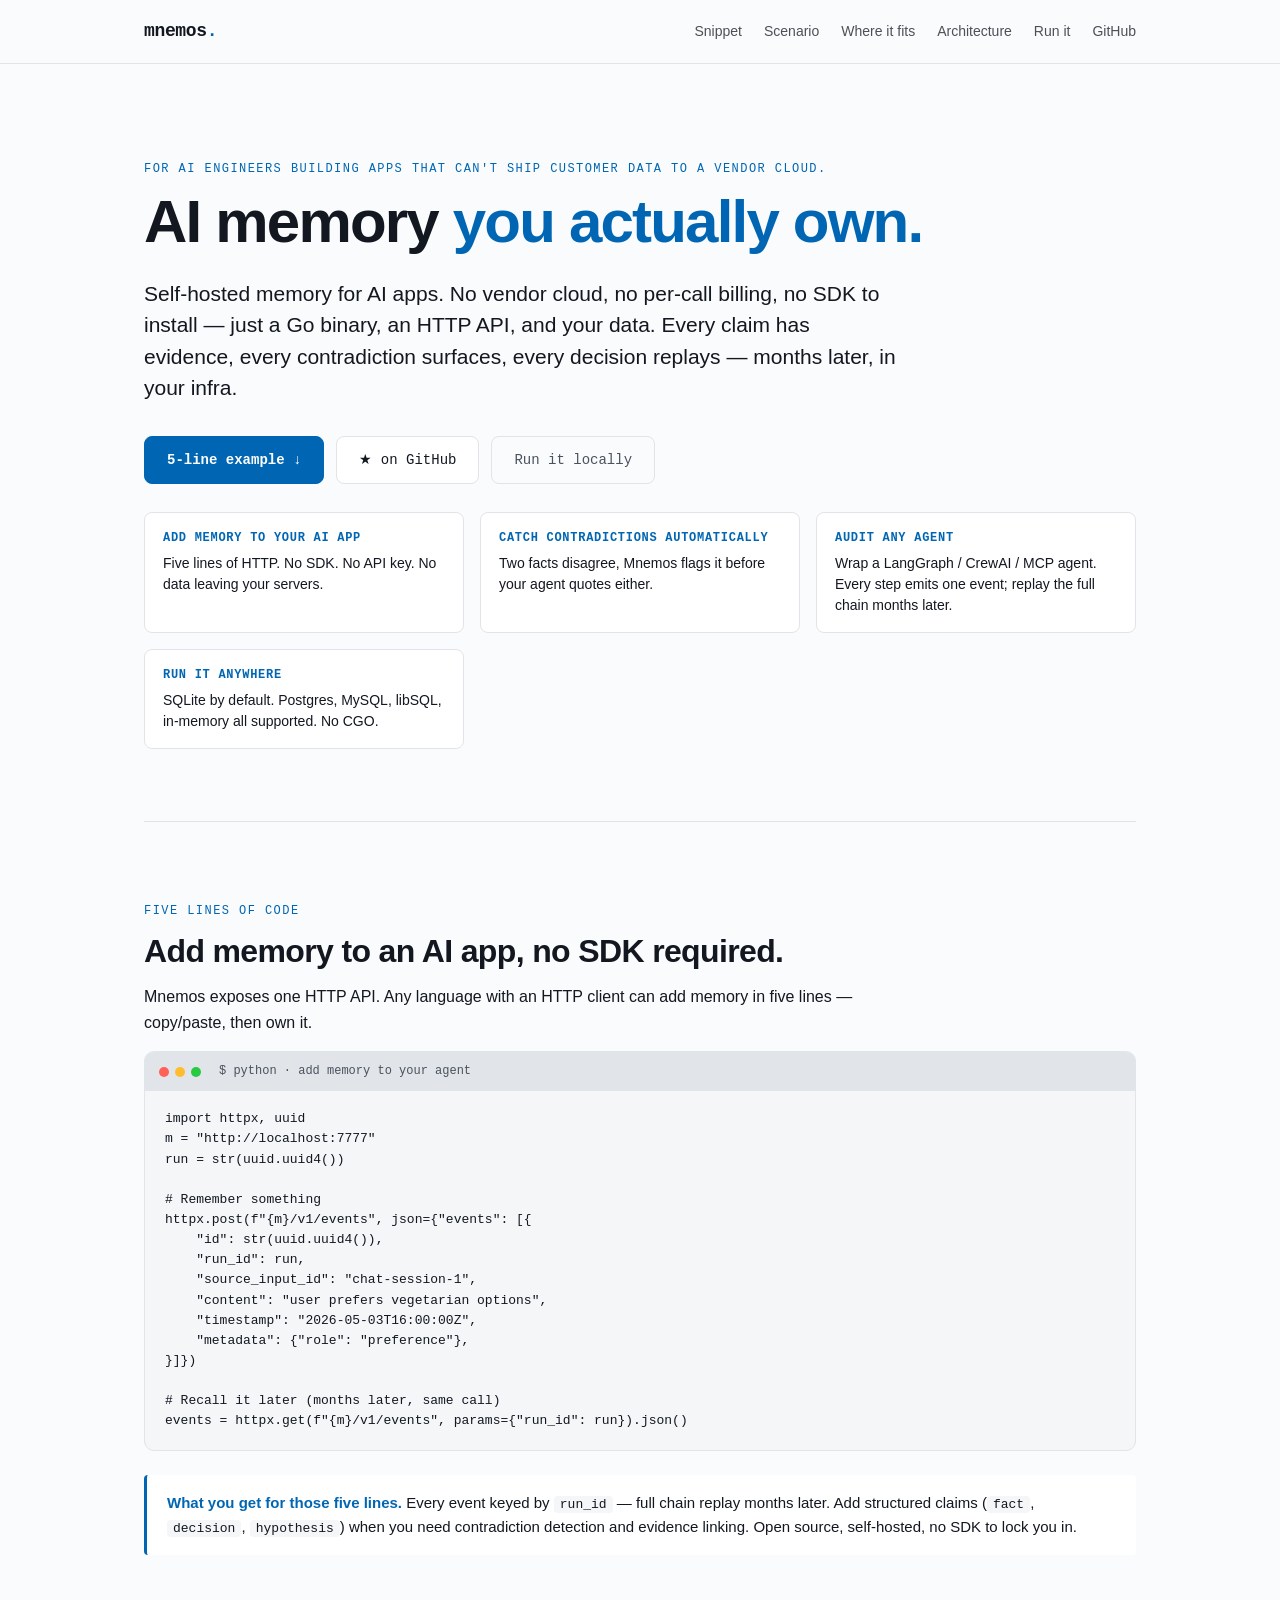
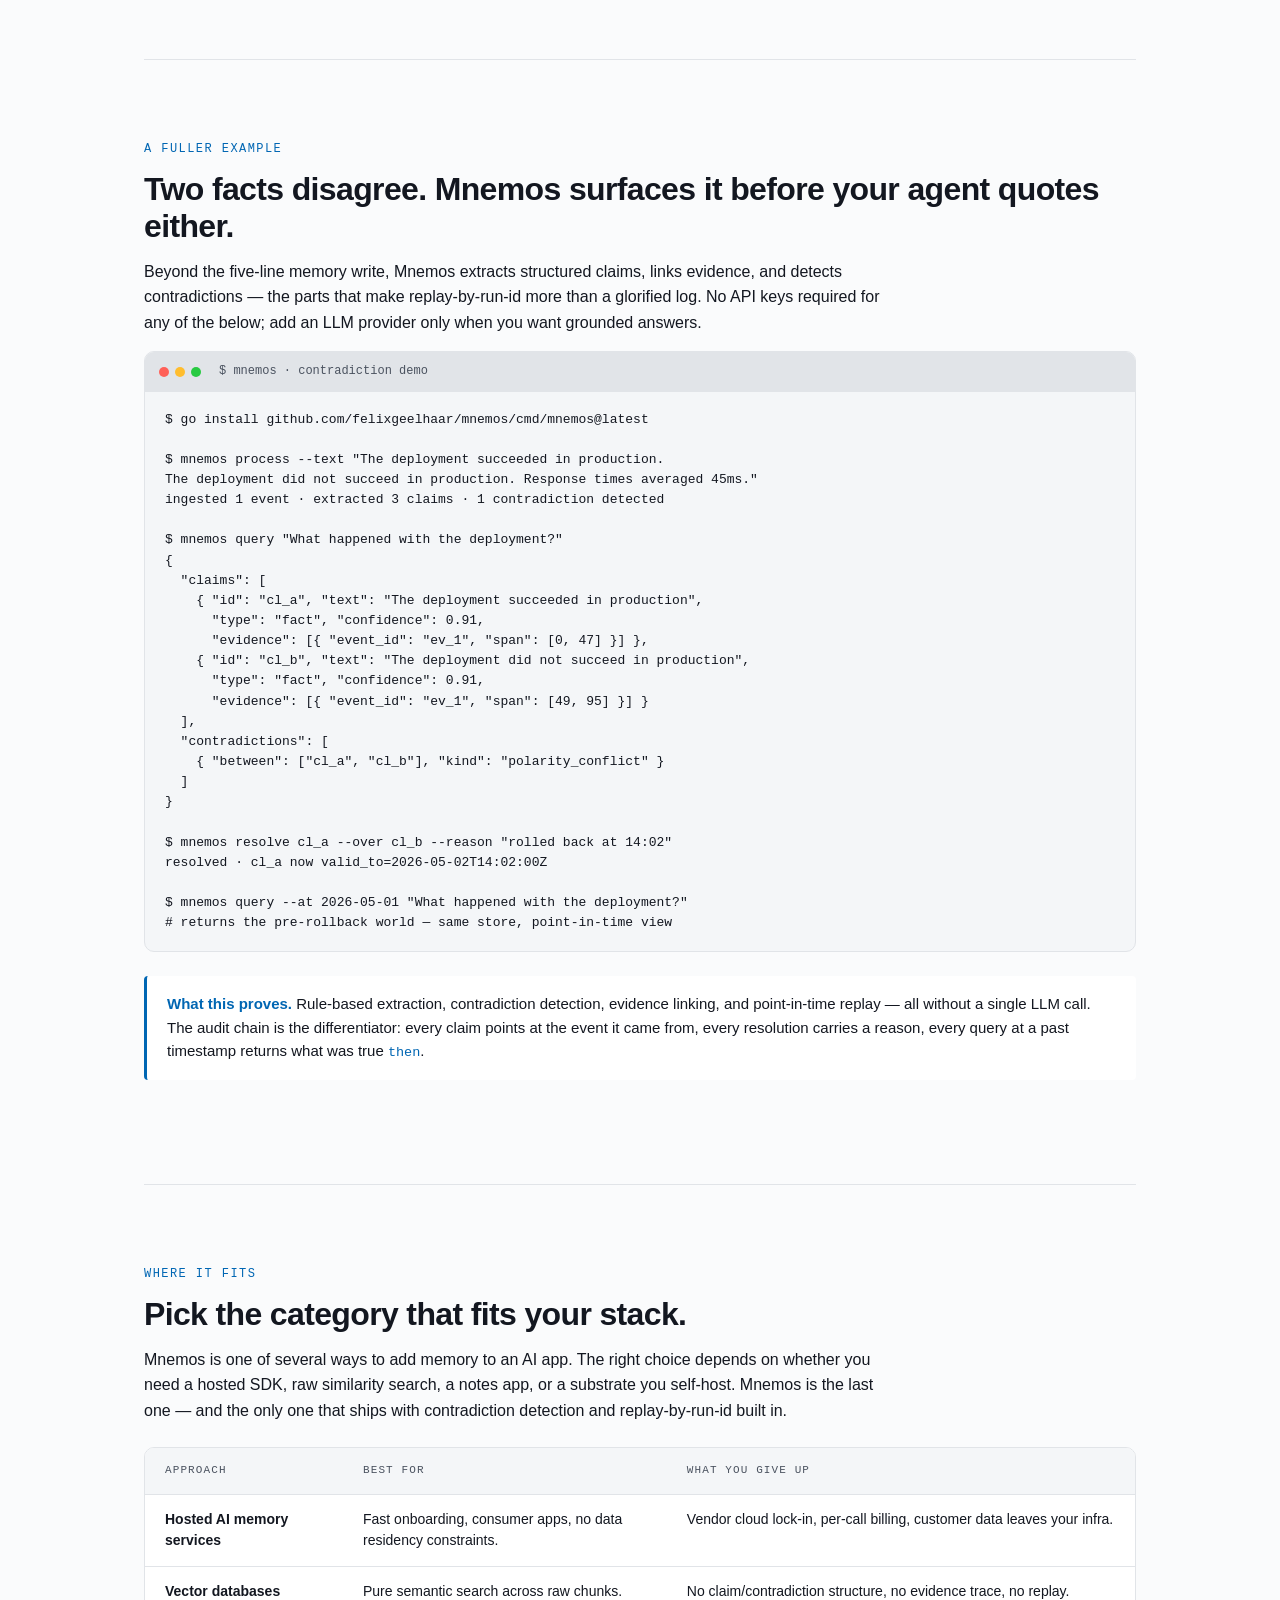
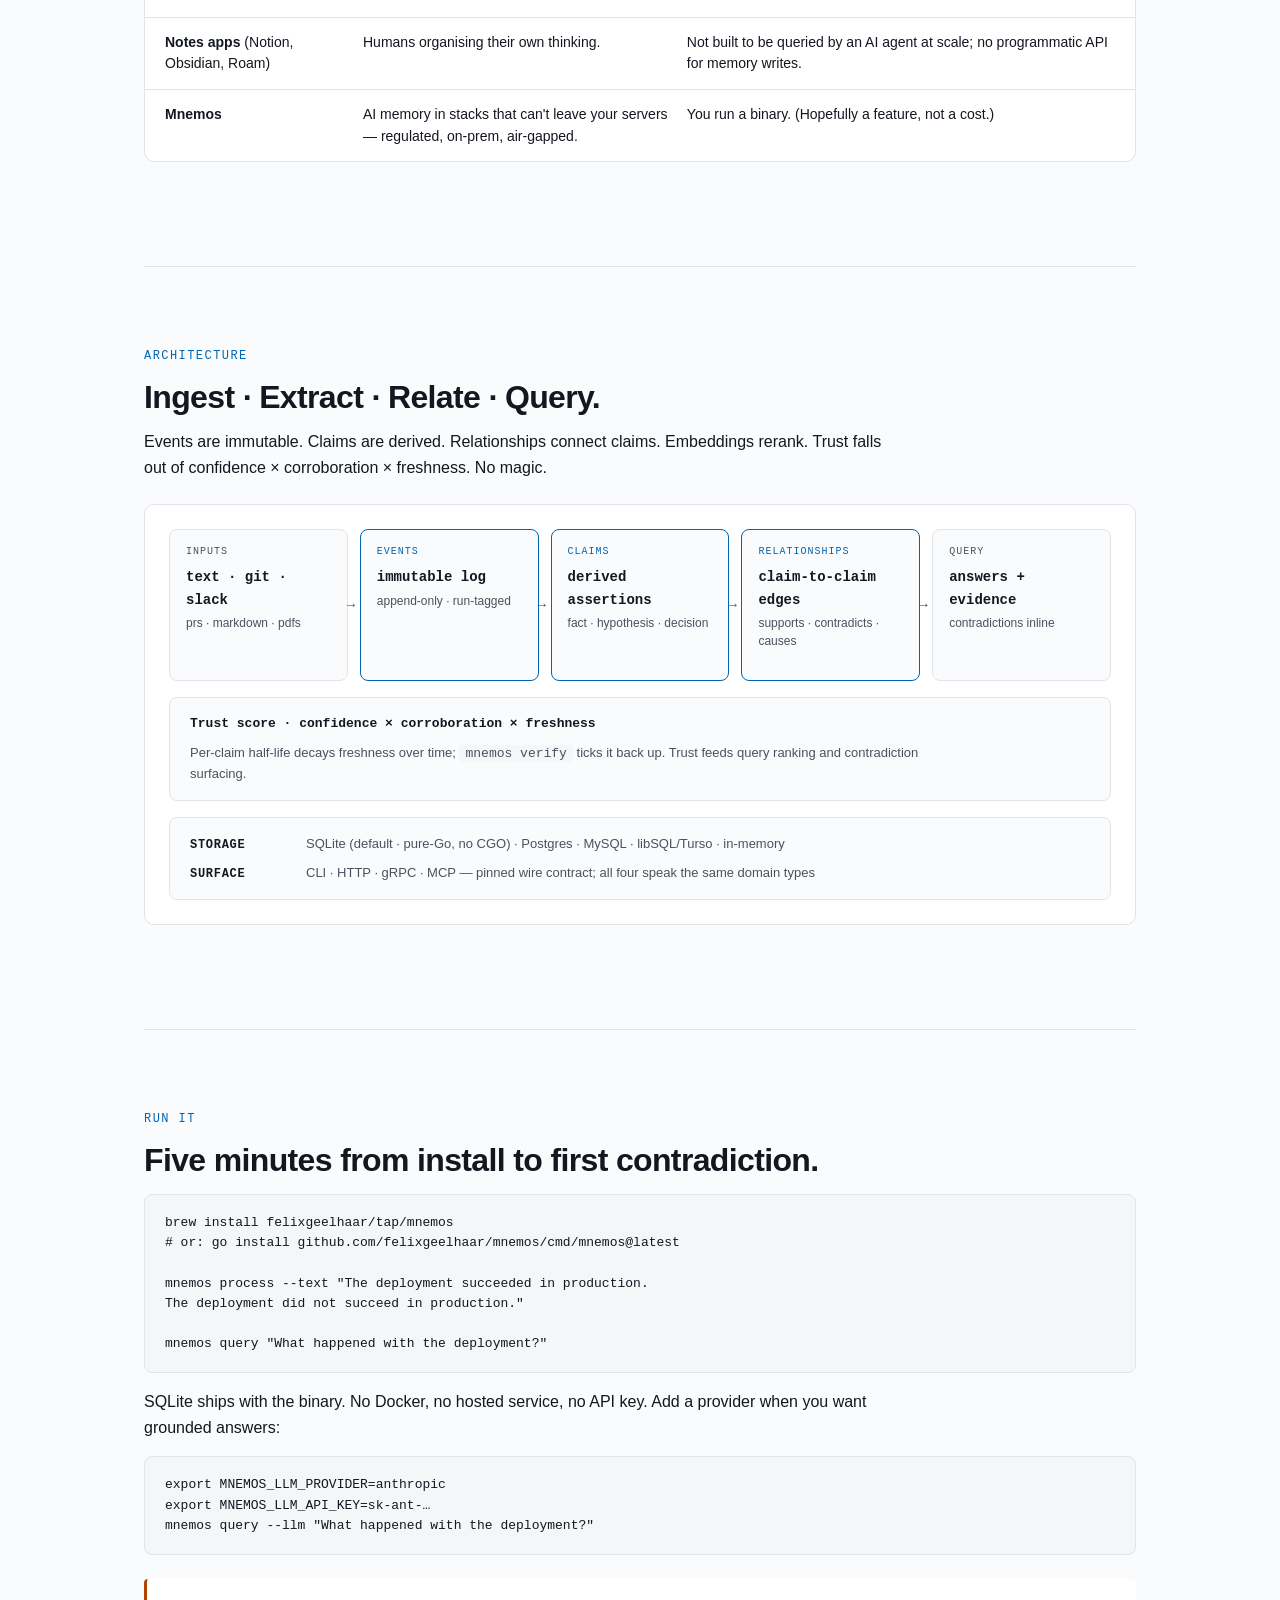
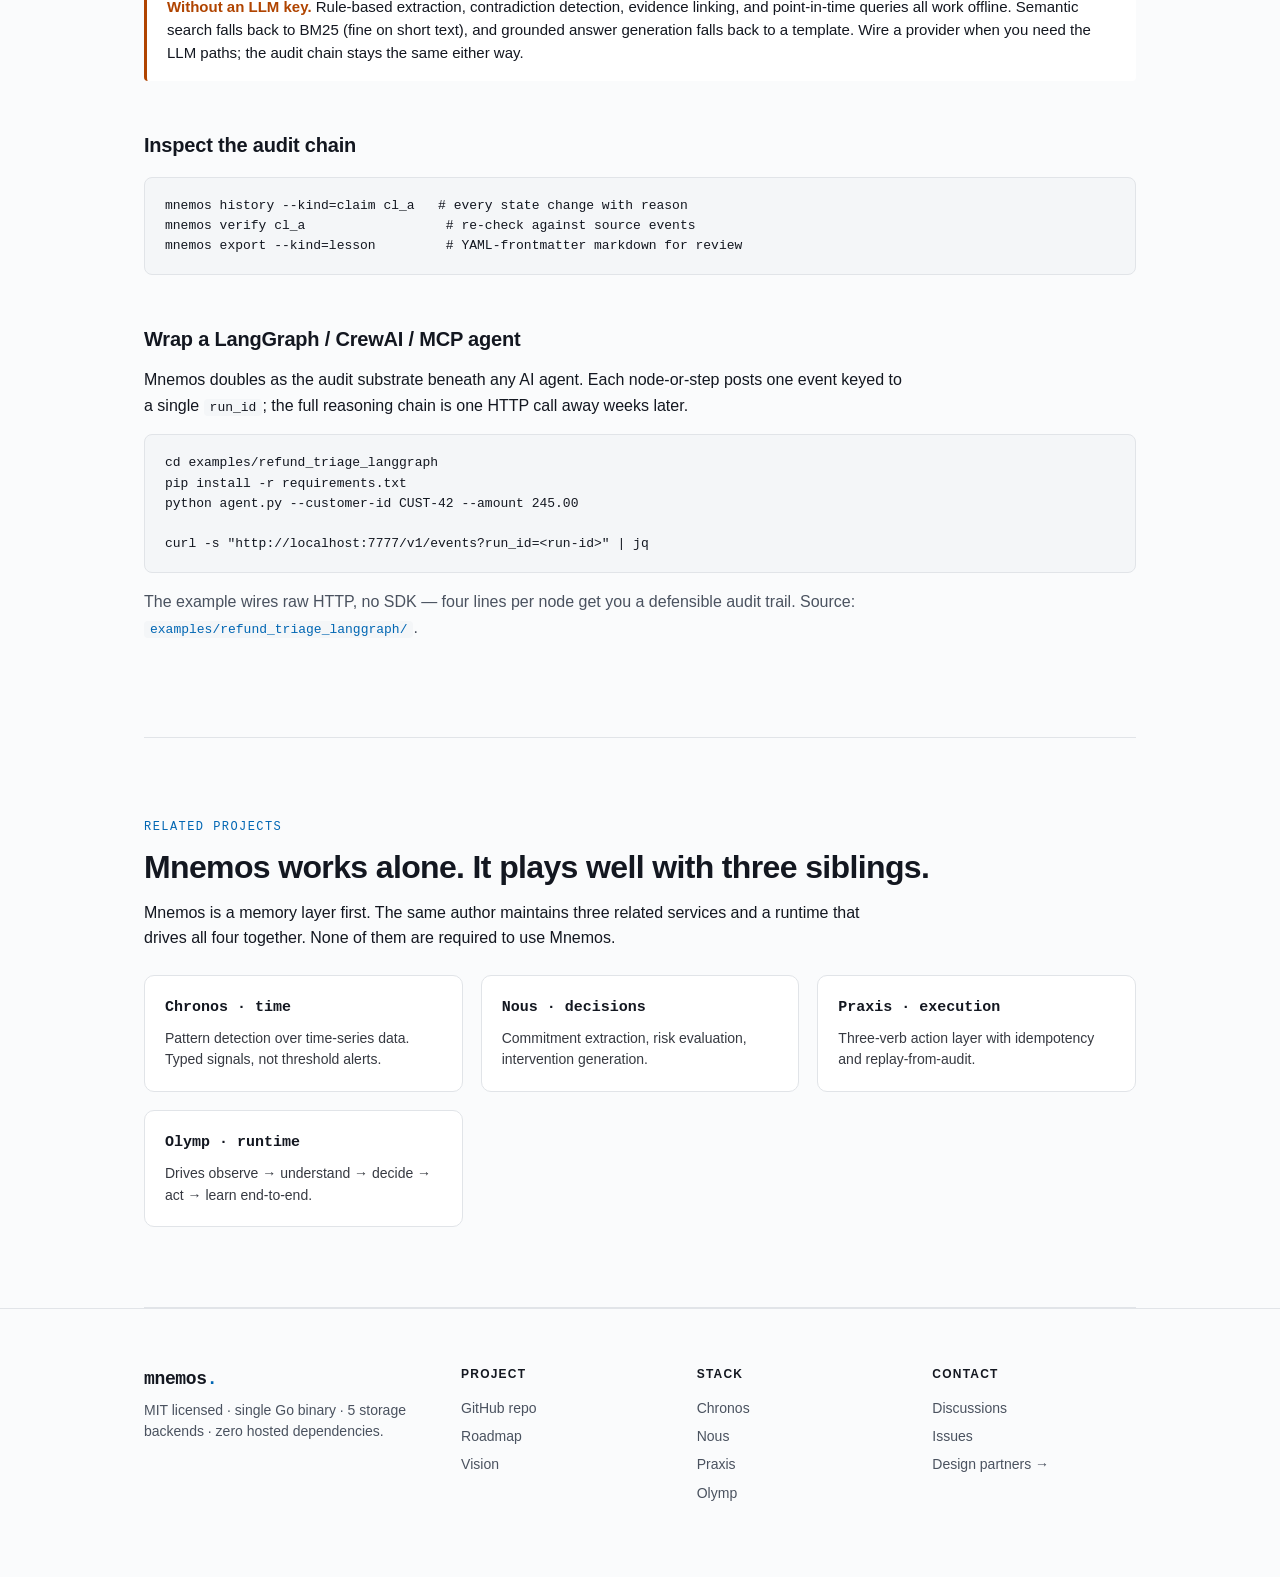
==== docs/index.html @ ae15a86a "docs(pages): reposition Mnemos as self-hosted AI memory layer The previous landing leaned on a manif" ====
<!DOCTYPE html>
<html lang="en">
<head>
  <meta charset="UTF-8">
  <meta name="viewport" content="width=device-width, initial-scale=1.0">
  <title>Mnemos — Self-hosted memory for AI apps</title>
  <meta name="description" content="The open-source memory layer for AI apps you actually own. Self-hosted, MIT-licensed, single Go binary. Every claim has evidence, every contradiction surfaces, every decision replays.">
  <meta property="og:title" content="Mnemos — Self-hosted memory for AI apps">
  <meta property="og:description" content="AI memory that doesn't leave your servers. No vendor cloud, no per-call billing, no SDK to install — just a Go binary, an HTTP API, and your data.">
  <link rel="stylesheet" href="styles.css">
</head>
<body>

<a class="skip-link" href="#main">Skip to content</a>

<header>
  <div class="wrap">
    <div class="logo" aria-label="Mnemos">mnemos<span aria-hidden="true">.</span></div>
    <nav aria-label="Primary">
      <a href="#snippet">Snippet</a>
      <a href="#scenario">Scenario</a>
      <a href="#vs">Where it fits</a>
      <a href="#architecture">Architecture</a>
      <a href="#run">Run it</a>
      <a href="https://github.com/felixgeelhaar/mnemos">GitHub</a>
    </nav>
  </div>
</header>

<main id="main" class="wrap">

<section class="hero">
  <p class="kicker">For AI engineers building apps that can't ship customer data to a vendor cloud.</p>
  <h1>AI memory <span class="accent">you actually own.</span></h1>
  <p class="lede">
    Self-hosted memory for AI apps. No vendor cloud, no per-call
    billing, no SDK to install — just a Go binary, an HTTP API, and
    your data. Every claim has evidence, every contradiction
    surfaces, every decision replays — months later, in your infra.
  </p>
  <div class="cta-row">
    <a class="cta primary" href="#snippet">5-line example ↓</a>
    <a class="cta" href="https://github.com/felixgeelhaar/mnemos" aria-label="View Mnemos on GitHub">★ on GitHub</a>
    <a class="cta ghost" href="#run">Run it locally</a>
  </div>
  <div class="use-cases">
    <div><p><strong>Add memory to your AI app</strong>Five lines of HTTP. No SDK. No API key. No data leaving your servers.</p></div>
    <div><p><strong>Catch contradictions automatically</strong>Two facts disagree, Mnemos flags it before your agent quotes either.</p></div>
    <div><p><strong>Audit any agent</strong>Wrap a LangGraph / CrewAI / MCP agent. Every step emits one event; replay the full chain months later.</p></div>
    <div><p><strong>Run it anywhere</strong>SQLite by default. Postgres, MySQL, libSQL, in-memory all supported. No CGO.</p></div>
  </div>
</section>

<section id="snippet" aria-labelledby="snippet-heading">
  <p class="kicker">Five lines of code</p>
  <h2 id="snippet-heading">Add memory to an AI app, no SDK required.</h2>
  <p>
    Mnemos exposes one HTTP API. Any language with an HTTP client can
    add memory in five lines — copy/paste, then own it.
  </p>

  <div class="terminal" role="figure" aria-label="Five-line memory snippet">
    <div class="bar" aria-hidden="true">
      <span class="dot r"></span><span class="dot y"></span><span class="dot g"></span>
      <span class="label">$ python · add memory to your agent</span>
    </div>
<pre><code>import httpx, uuid
m = "http://localhost:7777"
run = str(uuid.uuid4())

# Remember something
httpx.post(f"{m}/v1/events", json={"events": [{
    "id": str(uuid.uuid4()),
    "run_id": run,
    "source_input_id": "chat-session-1",
    "content": "user prefers vegetarian options",
    "timestamp": "2026-05-03T16:00:00Z",
    "metadata": {"role": "preference"},
}]})

# Recall it later (months later, same call)
events = httpx.get(f"{m}/v1/events", params={"run_id": run}).json()</code></pre>
  </div>

  <div class="callout">
    <strong>What you get for those five lines.</strong>
    Every event keyed by <code>run_id</code> — full chain replay
    months later. Add structured claims (<code>fact</code>,
    <code>decision</code>, <code>hypothesis</code>) when you need
    contradiction detection and evidence linking. Open source,
    self-hosted, no SDK to lock you in.
  </div>
</section>

<section id="scenario" aria-labelledby="scenario-heading">
  <p class="kicker">A fuller example</p>
  <h2 id="scenario-heading">Two facts disagree. Mnemos surfaces it before your agent quotes either.</h2>
  <p>
    Beyond the five-line memory write, Mnemos extracts structured
    claims, links evidence, and detects contradictions — the parts
    that make replay-by-run-id more than a glorified log. No API
    keys required for any of the below; add an LLM provider only
    when you want grounded answers.
  </p>

  <div class="terminal" role="figure" aria-label="Terminal walkthrough">
    <div class="bar" aria-hidden="true">
      <span class="dot r"></span><span class="dot y"></span><span class="dot g"></span>
      <span class="label">$ mnemos · contradiction demo</span>
    </div>
<pre><code>$ go install github.com/felixgeelhaar/mnemos/cmd/mnemos@latest

$ mnemos process --text "The deployment succeeded in production.
The deployment did not succeed in production. Response times averaged 45ms."
ingested 1 event · extracted 3 claims · 1 contradiction detected

$ mnemos query "What happened with the deployment?"
{
  "claims": [
    { "id": "cl_a", "text": "The deployment succeeded in production",
      "type": "fact", "confidence": 0.91,
      "evidence": [{ "event_id": "ev_1", "span": [0, 47] }] },
    { "id": "cl_b", "text": "The deployment did not succeed in production",
      "type": "fact", "confidence": 0.91,
      "evidence": [{ "event_id": "ev_1", "span": [49, 95] }] }
  ],
  "contradictions": [
    { "between": ["cl_a", "cl_b"], "kind": "polarity_conflict" }
  ]
}

$ mnemos resolve cl_a --over cl_b --reason "rolled back at 14:02"
resolved · cl_a now valid_to=2026-05-02T14:02:00Z

$ mnemos query --at 2026-05-01 "What happened with the deployment?"
# returns the pre-rollback world — same store, point-in-time view</code></pre>
  </div>

  <div class="callout">
    <strong>What this proves.</strong>
    Rule-based extraction, contradiction detection, evidence linking,
    and point-in-time replay — all without a single LLM call. The
    audit chain is the differentiator: every claim points at the event
    it came from, every resolution carries a reason, every query at a
    past timestamp returns what was true <em>then</em>.
  </div>
</section>

<section id="vs" aria-labelledby="vs-heading">
  <p class="kicker">Where it fits</p>
  <h2 id="vs-heading">Pick the category that fits your stack.</h2>
  <p>
    Mnemos is one of several ways to add memory to an AI app. The
    right choice depends on whether you need a hosted SDK, raw
    similarity search, a notes app, or a substrate you self-host.
    Mnemos is the last one — and the only one that ships with
    contradiction detection and replay-by-run-id built in.
  </p>
  <div class="vs-table" role="table" aria-label="Comparison across approaches">
    <div class="vs-row vs-head" role="row">
      <span role="columnheader">Approach</span>
      <span role="columnheader">Best for</span>
      <span role="columnheader">What you give up</span>
    </div>
    <div class="vs-row" role="row">
      <span role="cell"><strong>Hosted AI memory services</strong></span>
      <span role="cell">Fast onboarding, consumer apps, no data residency constraints.</span>
      <span role="cell">Vendor cloud lock-in, per-call billing, customer data leaves your infra.</span>
    </div>
    <div class="vs-row" role="row">
      <span role="cell"><strong>Vector databases</strong></span>
      <span role="cell">Pure semantic search across raw chunks.</span>
      <span role="cell">No claim/contradiction structure, no evidence trace, no replay.</span>
    </div>
    <div class="vs-row" role="row">
      <span role="cell"><strong>Notes apps</strong> (Notion, Obsidian, Roam)</strong></span>
      <span role="cell">Humans organising their own thinking.</span>
      <span role="cell">Not built to be queried by an AI agent at scale; no programmatic API for memory writes.</span>
    </div>
    <div class="vs-row" role="row">
      <span role="cell"><strong>Mnemos</strong></span>
      <span role="cell">AI memory in stacks that can't leave your servers — regulated, on-prem, air-gapped.</span>
      <span role="cell">You run a binary. (Hopefully a feature, not a cost.)</span>
    </div>
  </div>

</section>

<section id="architecture" aria-labelledby="arch-heading">
  <p class="kicker">Architecture</p>
  <h2 id="arch-heading">Ingest · Extract · Relate · Query.</h2>
  <p>
    Events are immutable. Claims are derived. Relationships connect
    claims. Embeddings rerank. Trust falls out of confidence ×
    corroboration × freshness. No magic.
  </p>

  <div class="diagram" role="img" aria-label="Mnemos data flow: inputs become immutable events; the extractor derives claims with evidence; the relationship engine connects them; queries return claims plus contradictions and trust scores.">
    <div class="pipe" style="--cols: 5">
      <div class="pipe-cell">
        <span class="pipe-kicker">inputs</span>
        <p class="pipe-title">text · git · slack</p>
        <p class="pipe-sub">prs · markdown · pdfs</p>
      </div>
      <div class="pipe-cell accent">
        <span class="pipe-kicker">events</span>
        <p class="pipe-title">immutable log</p>
        <p class="pipe-sub">append-only · run-tagged</p>
      </div>
      <div class="pipe-cell accent">
        <span class="pipe-kicker">claims</span>
        <p class="pipe-title">derived assertions</p>
        <p class="pipe-sub">fact · hypothesis · decision</p>
      </div>
      <div class="pipe-cell accent">
        <span class="pipe-kicker">relationships</span>
        <p class="pipe-title">claim-to-claim edges</p>
        <p class="pipe-sub">supports · contradicts · causes</p>
      </div>
      <div class="pipe-cell">
        <span class="pipe-kicker">query</span>
        <p class="pipe-title">answers + evidence</p>
        <p class="pipe-sub">contradictions inline</p>
      </div>
    </div>

    <div class="pipe-band">
      <h4>Trust score · confidence × corroboration × freshness</h4>
      <p>Per-claim half-life decays freshness over time; <code>mnemos verify</code> ticks it back up. Trust feeds query ranking and contradiction surfacing.</p>
    </div>

    <div class="pipe-band">
      <div class="row">
        <strong>Storage</strong><span>SQLite (default · pure-Go, no CGO) · Postgres · MySQL · libSQL/Turso · in-memory</span>
        <strong>Surface</strong><span>CLI · HTTP · gRPC · MCP — pinned wire contract; all four speak the same domain types</span>
      </div>
    </div>
  </div>
</section>

<section id="run" aria-labelledby="run-heading">
  <p class="kicker">Run it</p>
  <h2 id="run-heading">Five minutes from install to first contradiction.</h2>
  <pre><code>brew install felixgeelhaar/tap/mnemos
# or: go install github.com/felixgeelhaar/mnemos/cmd/mnemos@latest

mnemos process --text "The deployment succeeded in production.
The deployment did not succeed in production."

mnemos query "What happened with the deployment?"</code></pre>

  <p>SQLite ships with the binary. No Docker, no hosted service, no API key. Add a provider when you want grounded answers:</p>
  <pre><code>export MNEMOS_LLM_PROVIDER=anthropic
export MNEMOS_LLM_API_KEY=sk-ant-…
mnemos query --llm "What happened with the deployment?"</code></pre>

  <div class="callout callout-honest">
    <strong>Without an LLM key.</strong>
    Rule-based extraction, contradiction detection, evidence linking,
    and point-in-time queries all work offline. Semantic search falls
    back to BM25 (fine on short text), and grounded answer generation
    falls back to a template. Wire a provider when you need the LLM
    paths; the audit chain stays the same either way.
  </div>

  <h3 class="subhead">Inspect the audit chain</h3>
  <pre><code>mnemos history --kind=claim cl_a   # every state change with reason
mnemos verify cl_a                  # re-check against source events
mnemos export --kind=lesson         # YAML-frontmatter markdown for review</code></pre>

  <h3 class="subhead">Wrap a LangGraph / CrewAI / MCP agent</h3>
  <p>
    Mnemos doubles as the audit substrate beneath any AI agent. Each
    node-or-step posts one event keyed to a single <code>run_id</code>;
    the full reasoning chain is one HTTP call away weeks later.
  </p>
  <pre><code>cd examples/refund_triage_langgraph
pip install -r requirements.txt
python agent.py --customer-id CUST-42 --amount 245.00

curl -s "http://localhost:7777/v1/events?run_id=&lt;run-id&gt;" | jq</code></pre>
  <p class="dim">
    The example wires raw HTTP, no SDK — four lines per node get you a
    defensible audit trail. Source:
    <a href="https://github.com/felixgeelhaar/mnemos/tree/main/examples/refund_triage_langgraph"><code>examples/refund_triage_langgraph/</code></a>.
  </p>
</section>

<section id="stack" aria-labelledby="stack-heading">
  <p class="kicker">Related projects</p>
  <h2 id="stack-heading">Mnemos works alone. It plays well with three siblings.</h2>
  <p>
    Mnemos is a memory layer first. The same author maintains three
    related services and a runtime that drives all four together.
    None of them are required to use Mnemos.
  </p>
  <div class="cols">
    <div class="card"><h3><a href="https://felixgeelhaar.github.io/chronos/">Chronos · time</a></h3><p>Pattern detection over time-series data. Typed signals, not threshold alerts.</p></div>
    <div class="card"><h3><a href="https://felixgeelhaar.github.io/nous/">Nous · decisions</a></h3><p>Commitment extraction, risk evaluation, intervention generation.</p></div>
    <div class="card"><h3><a href="https://felixgeelhaar.github.io/praxis/">Praxis · execution</a></h3><p>Three-verb action layer with idempotency and replay-from-audit.</p></div>
    <div class="card"><h3><a href="https://felixgeelhaar.github.io/olymp/">Olymp · runtime</a></h3><p>Drives observe → understand → decide → act → learn end-to-end.</p></div>
  </div>
</section>

</main>

<footer>
  <div class="wrap footer-grid">
    <div>
      <div class="logo">mnemos<span aria-hidden="true">.</span></div>
      <p class="dim">MIT licensed · single Go binary · 5 storage backends · zero hosted dependencies.</p>
    </div>
    <div>
      <h4>Project</h4>
      <ul>
        <li><a href="https://github.com/felixgeelhaar/mnemos">GitHub repo</a></li>
        <li><a href="https://github.com/felixgeelhaar/mnemos/blob/main/Roadmap.md">Roadmap</a></li>
        <li><a href="https://github.com/felixgeelhaar/mnemos/blob/main/Vision.md">Vision</a></li>
      </ul>
    </div>
    <div>
      <h4>Stack</h4>
      <ul>
        <li><a href="https://felixgeelhaar.github.io/chronos/">Chronos</a></li>
        <li><a href="https://felixgeelhaar.github.io/nous/">Nous</a></li>
        <li><a href="https://felixgeelhaar.github.io/praxis/">Praxis</a></li>
        <li><a href="https://felixgeelhaar.github.io/olymp/">Olymp</a></li>
      </ul>
    </div>
    <div>
      <h4>Contact</h4>
      <ul>
        <li><a href="https://github.com/felixgeelhaar/mnemos/discussions">Discussions</a></li>
        <li><a href="https://github.com/felixgeelhaar/mnemos/issues">Issues</a></li>
        <li><a href="mailto:felix.geelhaar@gmail.com">Design partners →</a></li>
      </ul>
    </div>
  </div>
</footer>

</body>
</html>
---- docs/styles.css ----
/* Olymp — landing page styles. Dark by default; opts into light via
 * `prefers-color-scheme: light`. No framework, no build step. */

:root {
  --bg: #0b0d10;
  --bg-elev: #14181d;
  --bg-code: #0a0c0f;
  --text: #e6e8eb;
  --text-dim: #a0a8b3;
  --accent: #7ad1ff;
  --accent-warm: #ffb86b;
  --accent-good: #4cd693;
  --accent-bad: #ff6b7a;
  --border: #1f2730;
  --max-width: 1040px;
  --header-height: 64px;
  --mono: ui-monospace, SFMono-Regular, "JetBrains Mono", Menlo, Consolas, monospace;
}

@media (prefers-color-scheme: light) {
  :root {
    --bg: #fafbfc;
    --bg-elev: #ffffff;
    --bg-code: #f4f6f8;
    --text: #131720;
    --text-dim: #4a525f;
    --accent: #0066b3;
    --accent-warm: #b04400;
    --accent-good: #1e8c4a;
    --accent-bad: #c8334a;
    --border: #e1e4e8;
  }
}

* { box-sizing: border-box; }

html {
  scroll-behavior: smooth;
  scroll-padding-top: calc(var(--header-height) + 16px);
}

html, body {
  margin: 0;
  padding: 0;
  background: var(--bg);
  color: var(--text);
  font: 16px/1.6 -apple-system, BlinkMacSystemFont, "Segoe UI", Roboto, sans-serif;
  -webkit-font-smoothing: antialiased;
}

a { color: var(--accent); text-decoration: none; }
a:hover { text-decoration: underline; }
a:focus-visible {
  outline: 2px solid var(--accent);
  outline-offset: 3px;
  border-radius: 2px;
}

.wrap {
  max-width: var(--max-width);
  margin: 0 auto;
  padding: 0 24px;
}

/* Skip link — only visible when focused; first stop for keyboard users. */
.skip-link {
  position: absolute;
  left: -9999px;
  top: 0;
  background: var(--accent);
  color: #001523;
  padding: 8px 14px;
  font-weight: 600;
  border-radius: 0 0 6px 0;
  z-index: 100;
}
.skip-link:focus {
  left: 0;
  text-decoration: none;
}

header {
  border-bottom: 1px solid var(--border);
  padding: 14px 0;
  position: sticky;
  top: 0;
  background: rgba(11, 13, 16, 0.85);
  backdrop-filter: blur(8px);
  z-index: 10;
  height: var(--header-height);
}

@media (prefers-color-scheme: light) {
  header { background: rgba(250, 251, 252, 0.85); }
}

header .wrap {
  display: flex;
  align-items: center;
  justify-content: space-between;
  gap: 16px;
  height: 100%;
}

.logo {
  font-family: var(--mono);
  font-size: 18px;
  font-weight: 600;
  letter-spacing: -0.02em;
}
.logo span { color: var(--accent); }

header nav {
  display: flex;
  gap: 22px;
  font-size: 14px;
  flex-wrap: wrap;
  justify-content: flex-end;
}
header nav a { color: var(--text); opacity: 0.75; }
header nav a:hover { opacity: 1; text-decoration: none; }

.hero {
  padding: 96px 0 72px;
  border-bottom: 1px solid var(--border);
}
.kicker {
  font-family: var(--mono);
  font-size: 12px;
  text-transform: uppercase;
  letter-spacing: 0.12em;
  color: var(--accent);
  margin: 0 0 12px;
}
.hero h1 {
  font-size: 60px;
  line-height: 1.04;
  letter-spacing: -0.03em;
  margin: 0 0 24px;
  font-weight: 700;
}
.hero h1 .accent { color: var(--accent); }
.hero p.lede {
  font-size: 21px;
  line-height: 1.5;
  color: var(--text);
  max-width: 760px;
  margin: 0 0 32px;
}
.hero p.lede em {
  font-family: var(--mono);
  font-size: 0.85em;
  font-style: normal;
  color: var(--accent);
}

.cta-row {
  display: flex;
  gap: 12px;
  align-items: center;
  flex-wrap: wrap;
  margin-bottom: 28px;
}
.cta {
  display: inline-block;
  padding: 12px 22px;
  border: 1px solid var(--border);
  border-radius: 8px;
  font-family: var(--mono);
  font-size: 14px;
  color: var(--text);
  background: var(--bg-elev);
}
.cta:hover { text-decoration: none; border-color: var(--accent); }
.cta.primary {
  background: var(--accent);
  color: #001523;
  border-color: var(--accent);
  font-weight: 600;
}
.cta.primary:hover { opacity: 0.9; }
.cta.ghost { background: transparent; color: var(--text-dim); }

@media (prefers-color-scheme: light) {
  .cta.primary { color: #ffffff; }
}

.badges {
  list-style: none;
  padding: 0;
  margin: 0;
  display: flex;
  gap: 18px;
  flex-wrap: wrap;
  font-family: var(--mono);
  font-size: 12px;
  color: var(--text-dim);
}
.badges li::before {
  content: "·";
  margin-right: 18px;
  color: var(--border);
}
.badges li:first-child::before { content: ""; margin: 0; }

section { padding: 80px 0; border-bottom: 1px solid var(--border); }
section h2 {
  font-size: 32px;
  margin: 0 0 14px;
  letter-spacing: -0.02em;
  font-weight: 700;
  line-height: 1.15;
}
section h3.subhead {
  font-size: 20px;
  margin: 48px 0 12px;
  letter-spacing: -0.01em;
  font-weight: 600;
}
section p { color: var(--text); margin: 0 0 16px; max-width: 760px; }
section p.dim { color: var(--text-dim); }

.cols {
  display: grid;
  grid-template-columns: repeat(auto-fit, minmax(240px, 1fr));
  gap: 18px;
  margin-top: 24px;
}
.card {
  background: var(--bg-elev);
  border: 1px solid var(--border);
  border-radius: 10px;
  padding: 20px;
}
.card h3 {
  font-size: 15px;
  margin: 0 0 8px;
  font-family: var(--mono);
  font-weight: 600;
}
.card h3 a { color: inherit; }
.card p {
  color: var(--text);
  font-size: 14px;
  line-height: 1.55;
  margin: 0;
  opacity: 0.85;
}

pre, code {
  font-family: var(--mono);
  font-size: 13px;
}
pre {
  background: var(--bg-code);
  border: 1px solid var(--border);
  border-radius: 8px;
  padding: 18px 20px;
  overflow-x: auto;
  line-height: 1.55;
  margin: 16px 0;
}
code { background: var(--bg-code); padding: 1px 6px; border-radius: 4px; }
pre code { background: transparent; padding: 0; }

.terminal {
  background: var(--bg-code);
  border: 1px solid var(--border);
  border-radius: 10px;
  overflow: hidden;
  margin-top: 16px;
}
.terminal .bar {
  background: var(--border);
  padding: 10px 14px;
  font-family: var(--mono);
  font-size: 12px;
  color: var(--text-dim);
  display: flex;
  gap: 6px;
  align-items: center;
}
.terminal .dot { width: 10px; height: 10px; border-radius: 50%; background: #555; }
.terminal .dot.r { background: #ff6058; }
.terminal .dot.y { background: #ffbd2e; }
.terminal .dot.g { background: #28ca42; }
.terminal .bar .label { margin-left: 12px; }
.terminal pre {
  border: 0;
  margin: 0;
  border-radius: 0;
  background: transparent;
}

.timeline {
  display: grid;
  grid-template-columns: 130px 1fr;
  gap: 14px 22px;
  margin: 24px 0 0;
  padding: 24px;
  background: var(--bg-elev);
  border: 1px solid var(--border);
  border-radius: 10px;
}
.timeline .stage {
  font-family: var(--mono);
  font-size: 12px;
  text-transform: uppercase;
  letter-spacing: 0.08em;
  color: var(--accent);
  white-space: nowrap;
  padding-top: 2px;
}
.timeline .what { color: var(--text); font-size: 15px; line-height: 1.55; }
.timeline .what em { color: var(--text-dim); font-style: normal; font-family: var(--mono); font-size: 0.92em; }

.diagram {
  margin: 24px 0;
  background: var(--bg-elev);
  border: 1px solid var(--border);
  border-radius: 10px;
  padding: 24px;
  overflow-x: auto;
}
.diagram svg { display: block; width: 100%; height: auto; min-width: 720px; }

/* HTML-based pipeline diagram: rows of boxes connected by arrows.
 * Used in lieu of SVG text-math when the labels are dynamic-length. */
.pipe {
  display: grid;
  grid-template-columns: repeat(var(--cols, 4), 1fr);
  gap: 12px;
  align-items: stretch;
}
.pipe-cell {
  background: var(--bg);
  border: 1px solid var(--border);
  border-radius: 8px;
  padding: 14px 16px;
  position: relative;
  min-height: 84px;
}
.pipe-cell.accent { border-color: var(--accent); }
.pipe-cell .pipe-kicker {
  font-family: var(--mono);
  font-size: 10px;
  text-transform: uppercase;
  letter-spacing: 0.1em;
  color: var(--text-dim);
  margin-bottom: 6px;
  display: block;
}
.pipe-cell.accent .pipe-kicker { color: var(--accent); }
.pipe-cell .pipe-title {
  font-family: var(--mono);
  font-size: 14px;
  font-weight: 600;
  margin: 0 0 4px;
  word-break: break-word;
}
.pipe-cell .pipe-sub {
  font-size: 12px;
  color: var(--text-dim);
  line-height: 1.45;
}
.pipe-cell + .pipe-cell::before {
  content: "→";
  position: absolute;
  left: -14px;
  top: 50%;
  transform: translateY(-50%);
  color: var(--text-dim);
  font-family: var(--mono);
  font-size: 14px;
  pointer-events: none;
}

.pipe-band {
  margin-top: 16px;
  background: var(--bg);
  border: 1px solid var(--border);
  border-radius: 8px;
  padding: 16px 20px;
}
.pipe-band.accent { border-color: var(--accent); }
.pipe-band h4 {
  font-family: var(--mono);
  font-size: 13px;
  margin: 0 0 8px;
  color: var(--text);
  font-weight: 600;
}
.pipe-band.accent h4 { color: var(--accent); }
.pipe-band p {
  margin: 0;
  font-size: 13px;
  color: var(--text-dim);
  line-height: 1.55;
}
.pipe-band p + p { margin-top: 6px; }
.pipe-band .row {
  display: grid;
  grid-template-columns: 100px 1fr;
  gap: 8px 16px;
  font-size: 13px;
  color: var(--text-dim);
  line-height: 1.55;
}
.pipe-band .row > strong {
  color: var(--text);
  font-family: var(--mono);
  font-size: 12px;
  text-transform: uppercase;
  letter-spacing: 0.06em;
  font-weight: 600;
  align-self: start;
  padding-top: 2px;
}

@media (max-width: 720px) {
  .pipe { grid-template-columns: 1fr; }
  .pipe-cell + .pipe-cell::before {
    content: "↓";
    left: 50%;
    top: -16px;
    transform: translateX(-50%);
  }
  .pipe-band .row { grid-template-columns: 1fr; gap: 2px 0; }
  .pipe-band .row > strong { padding-top: 8px; }
}

/* "What you can build" / "Use cases" bullets right under the hero. */
.use-cases {
  display: grid;
  grid-template-columns: repeat(auto-fit, minmax(240px, 1fr));
  gap: 16px;
  margin: 28px 0 0;
}
.use-cases > div {
  background: var(--bg-elev);
  border: 1px solid var(--border);
  border-radius: 8px;
  padding: 16px 18px;
}
.use-cases p {
  margin: 0;
  font-size: 14px;
  color: var(--text);
  line-height: 1.5;
}
.use-cases p strong {
  display: block;
  font-family: var(--mono);
  font-size: 12px;
  color: var(--accent);
  margin-bottom: 6px;
  text-transform: uppercase;
  letter-spacing: 0.06em;
}

.vs-table {
  margin: 24px 0;
  background: var(--bg-elev);
  border: 1px solid var(--border);
  border-radius: 10px;
  overflow: hidden;
}
.vs-row {
  display: grid;
  grid-template-columns: 180px 1fr 1.4fr;
  gap: 18px;
  padding: 14px 20px;
  border-bottom: 1px solid var(--border);
  font-size: 14px;
  line-height: 1.55;
}
.vs-row:last-child { border-bottom: 0; }
.vs-head {
  background: var(--bg-code);
  font-family: var(--mono);
  font-size: 11px;
  text-transform: uppercase;
  letter-spacing: 0.1em;
  color: var(--text-dim);
}
.vs-row span { display: block; }
.vs-row strong { font-weight: 600; }

ol.steps {
  padding-left: 22px;
  max-width: 760px;
}
ol.steps li {
  margin-bottom: 10px;
  line-height: 1.55;
}

.callout {
  background: var(--bg-elev);
  border-left: 3px solid var(--accent);
  border-radius: 4px;
  padding: 16px 20px;
  margin: 24px 0;
  font-size: 15px;
  line-height: 1.55;
}
.callout strong { color: var(--accent); }
.callout em { font-family: var(--mono); font-size: 0.9em; font-style: normal; color: var(--accent); }
.callout-honest { border-left-color: var(--accent-warm); }
.callout-honest strong { color: var(--accent-warm); }
.callout-honest em { color: var(--accent-warm); }

footer {
  padding: 56px 0 72px;
  font-size: 14px;
  color: var(--text-dim);
  border-top: 1px solid var(--border);
}
footer .logo { color: var(--text); margin-bottom: 6px; }
footer h4 {
  font-size: 12px;
  text-transform: uppercase;
  letter-spacing: 0.1em;
  color: var(--text);
  margin: 0 0 12px;
  font-weight: 600;
}
footer ul { list-style: none; padding: 0; margin: 0; }
footer ul li { margin-bottom: 6px; }
footer ul li a { color: var(--text-dim); }
footer ul li a:hover { color: var(--accent); }
footer p { margin: 0; max-width: 280px; line-height: 1.5; }
.footer-grid {
  display: grid;
  grid-template-columns: 1.4fr repeat(3, 1fr);
  gap: 32px;
}

@media (max-width: 720px) {
  .footer-grid { grid-template-columns: 1fr 1fr; }
  .vs-row { grid-template-columns: 1fr; gap: 4px; padding: 16px 18px; }
  .vs-head { display: none; }
  .vs-row span:first-child { font-family: var(--mono); font-size: 12px; color: var(--accent); margin-bottom: 4px; }
}

@media (max-width: 600px) {
  .hero { padding: 56px 0 44px; }
  .hero h1 { font-size: 38px; }
  .hero p.lede { font-size: 18px; }
  section { padding: 56px 0; }
  section h2 { font-size: 26px; }
  header nav { gap: 14px; font-size: 13px; }
  .timeline { grid-template-columns: 1fr; gap: 4px; padding: 18px; }
  .timeline .stage { padding-top: 12px; }
  .timeline .stage:first-child { padding-top: 0; }
  .footer-grid { grid-template-columns: 1fr; gap: 24px; }
}
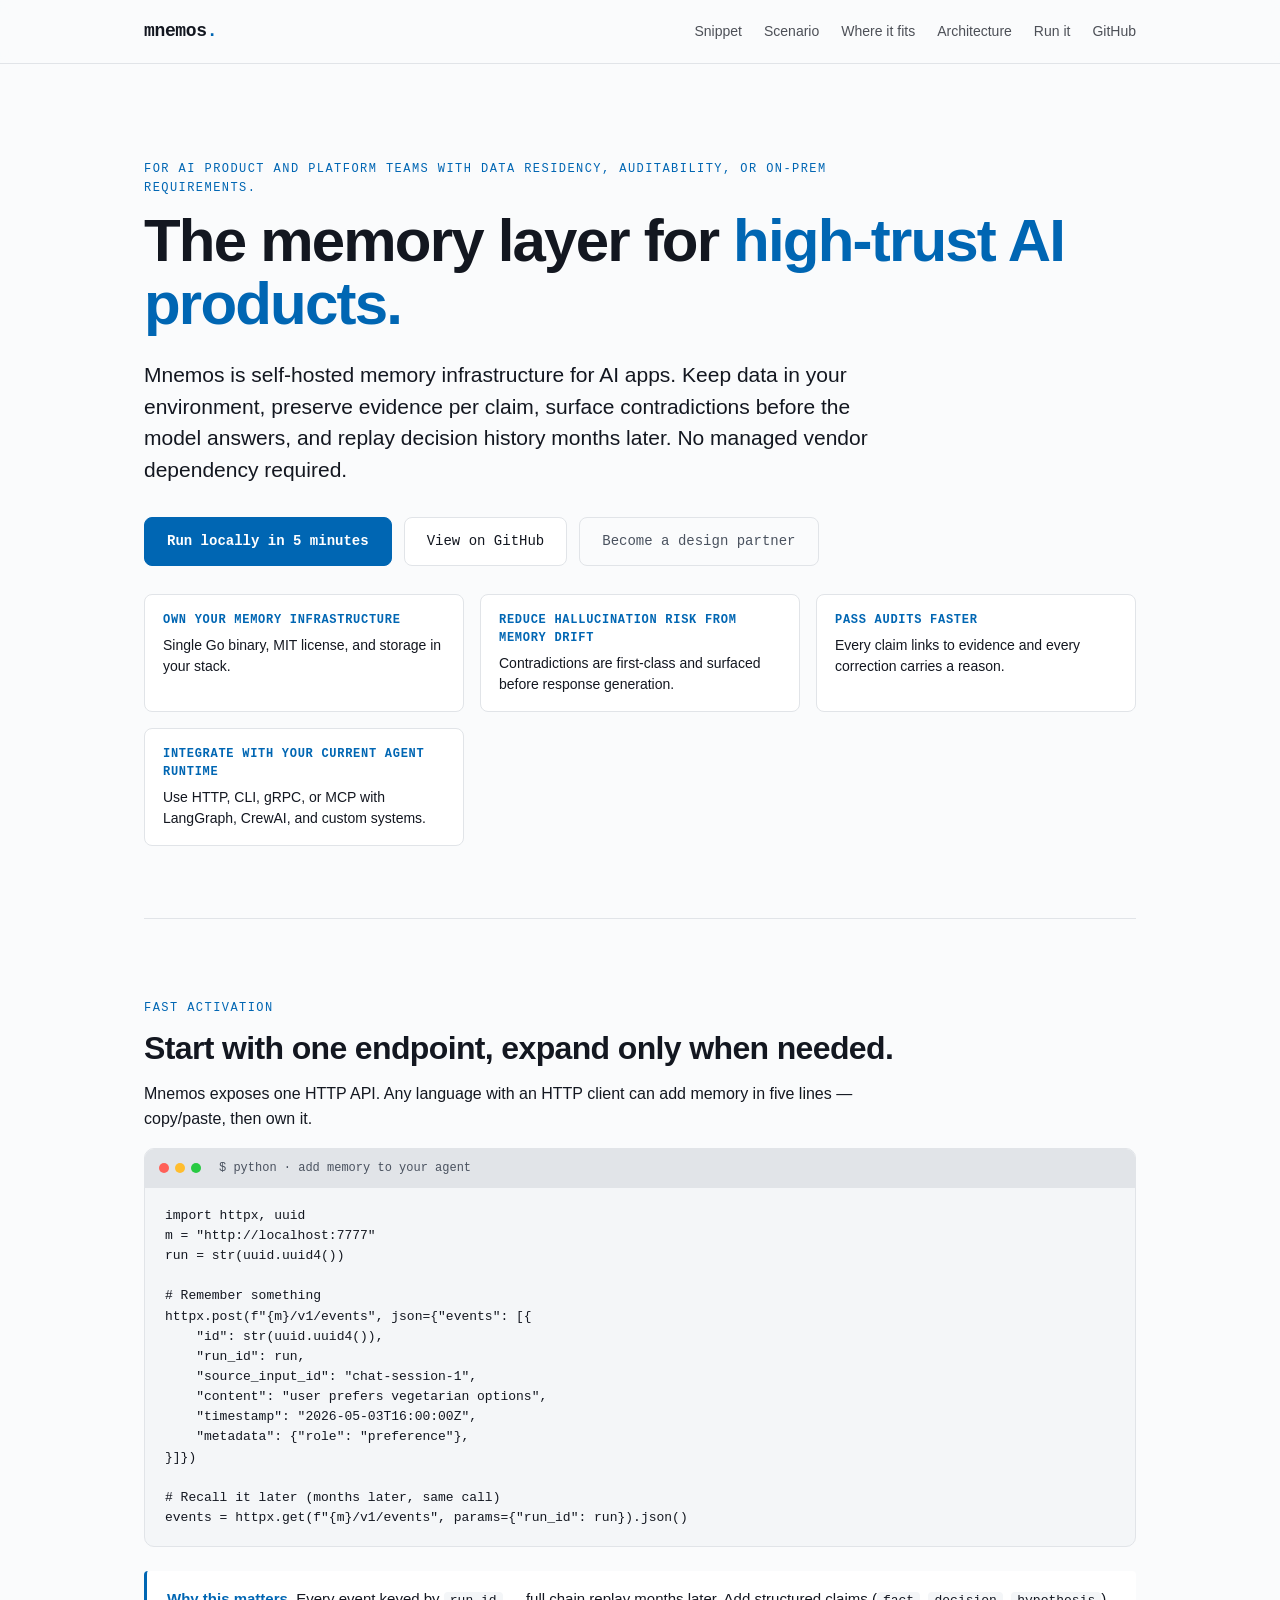
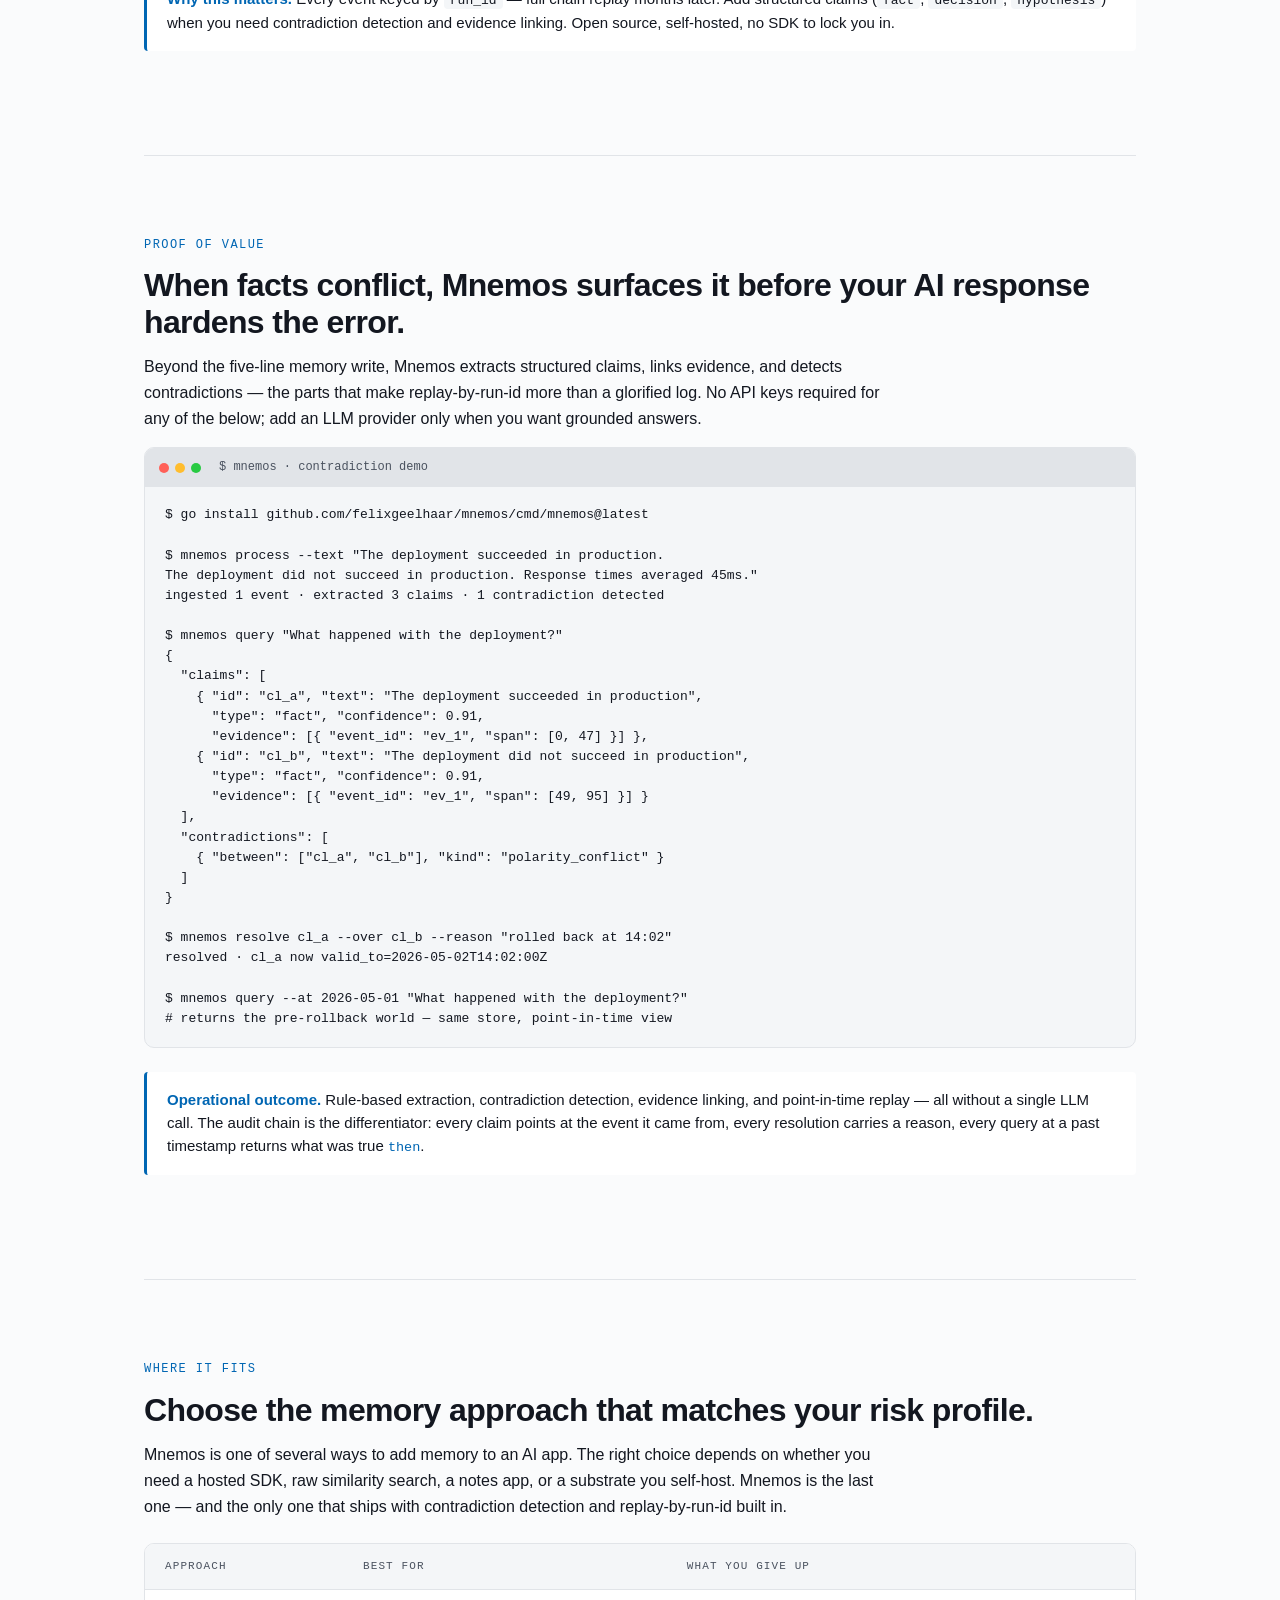
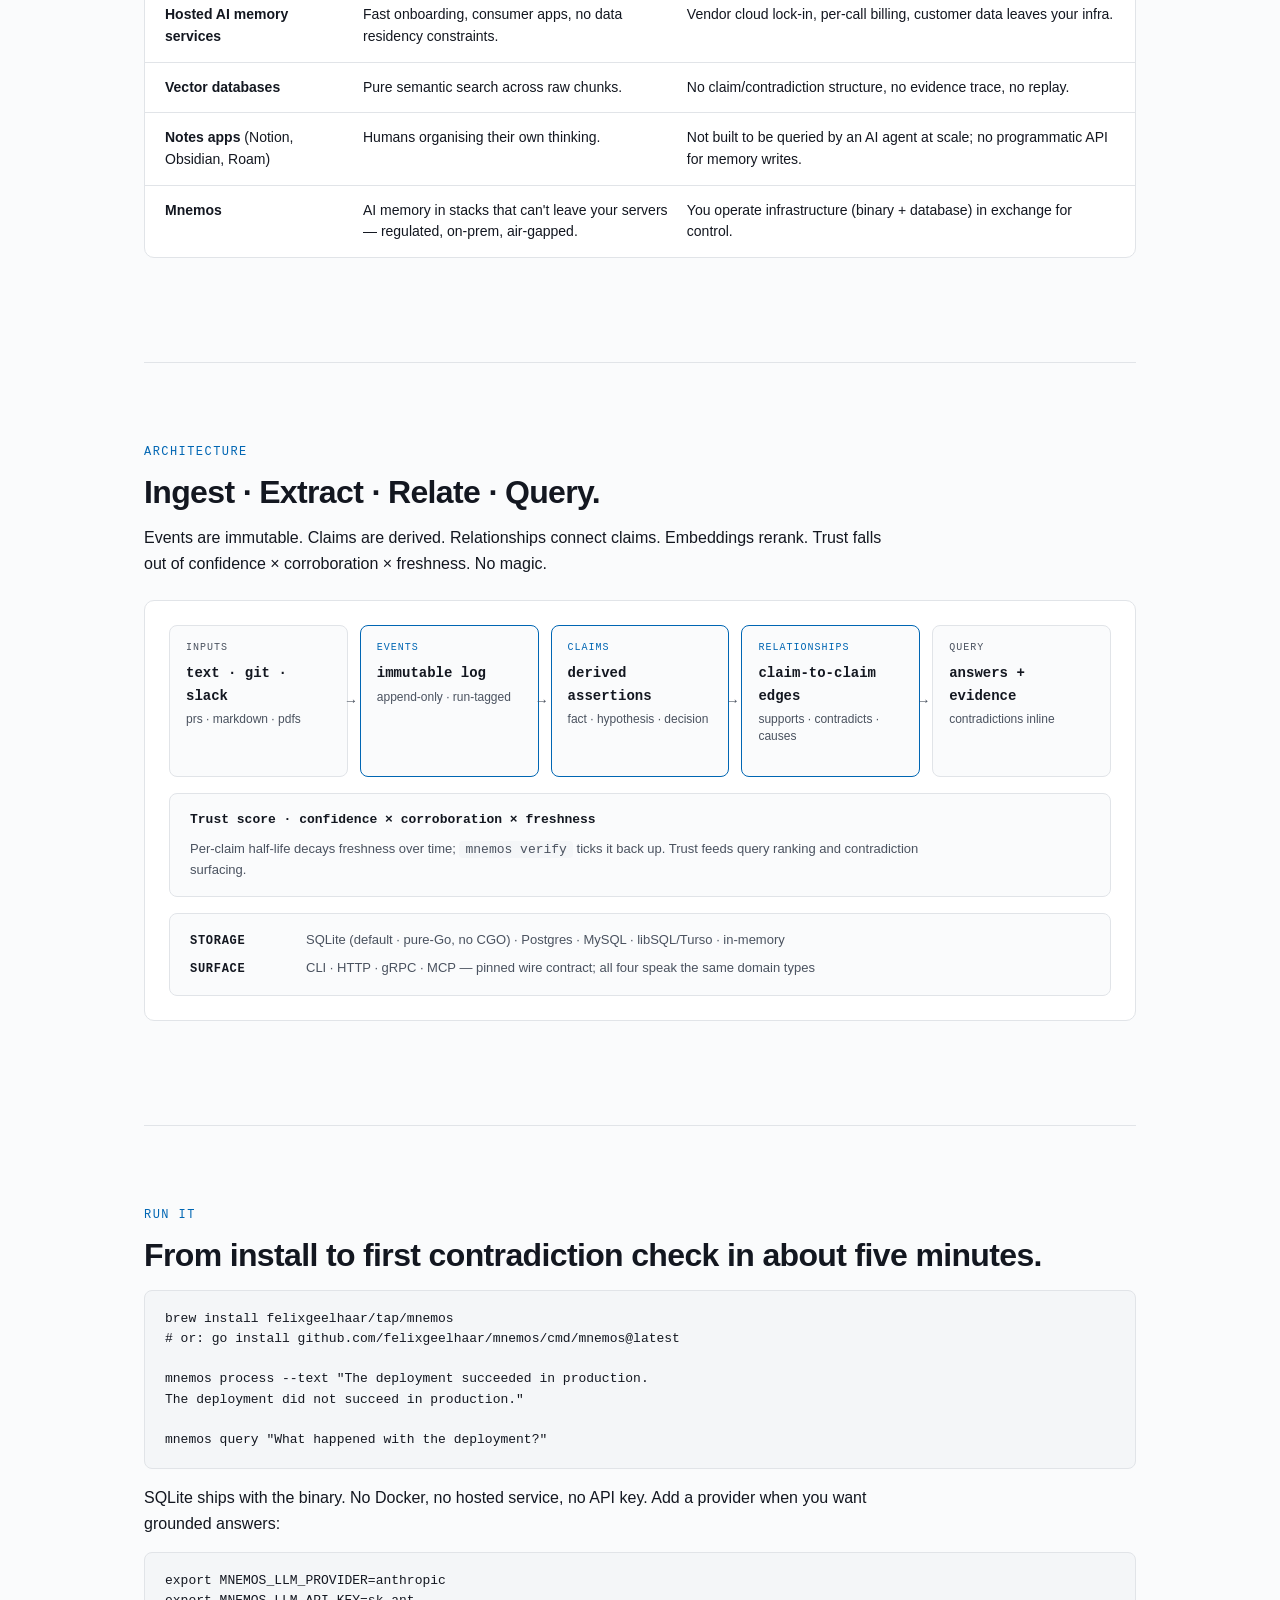
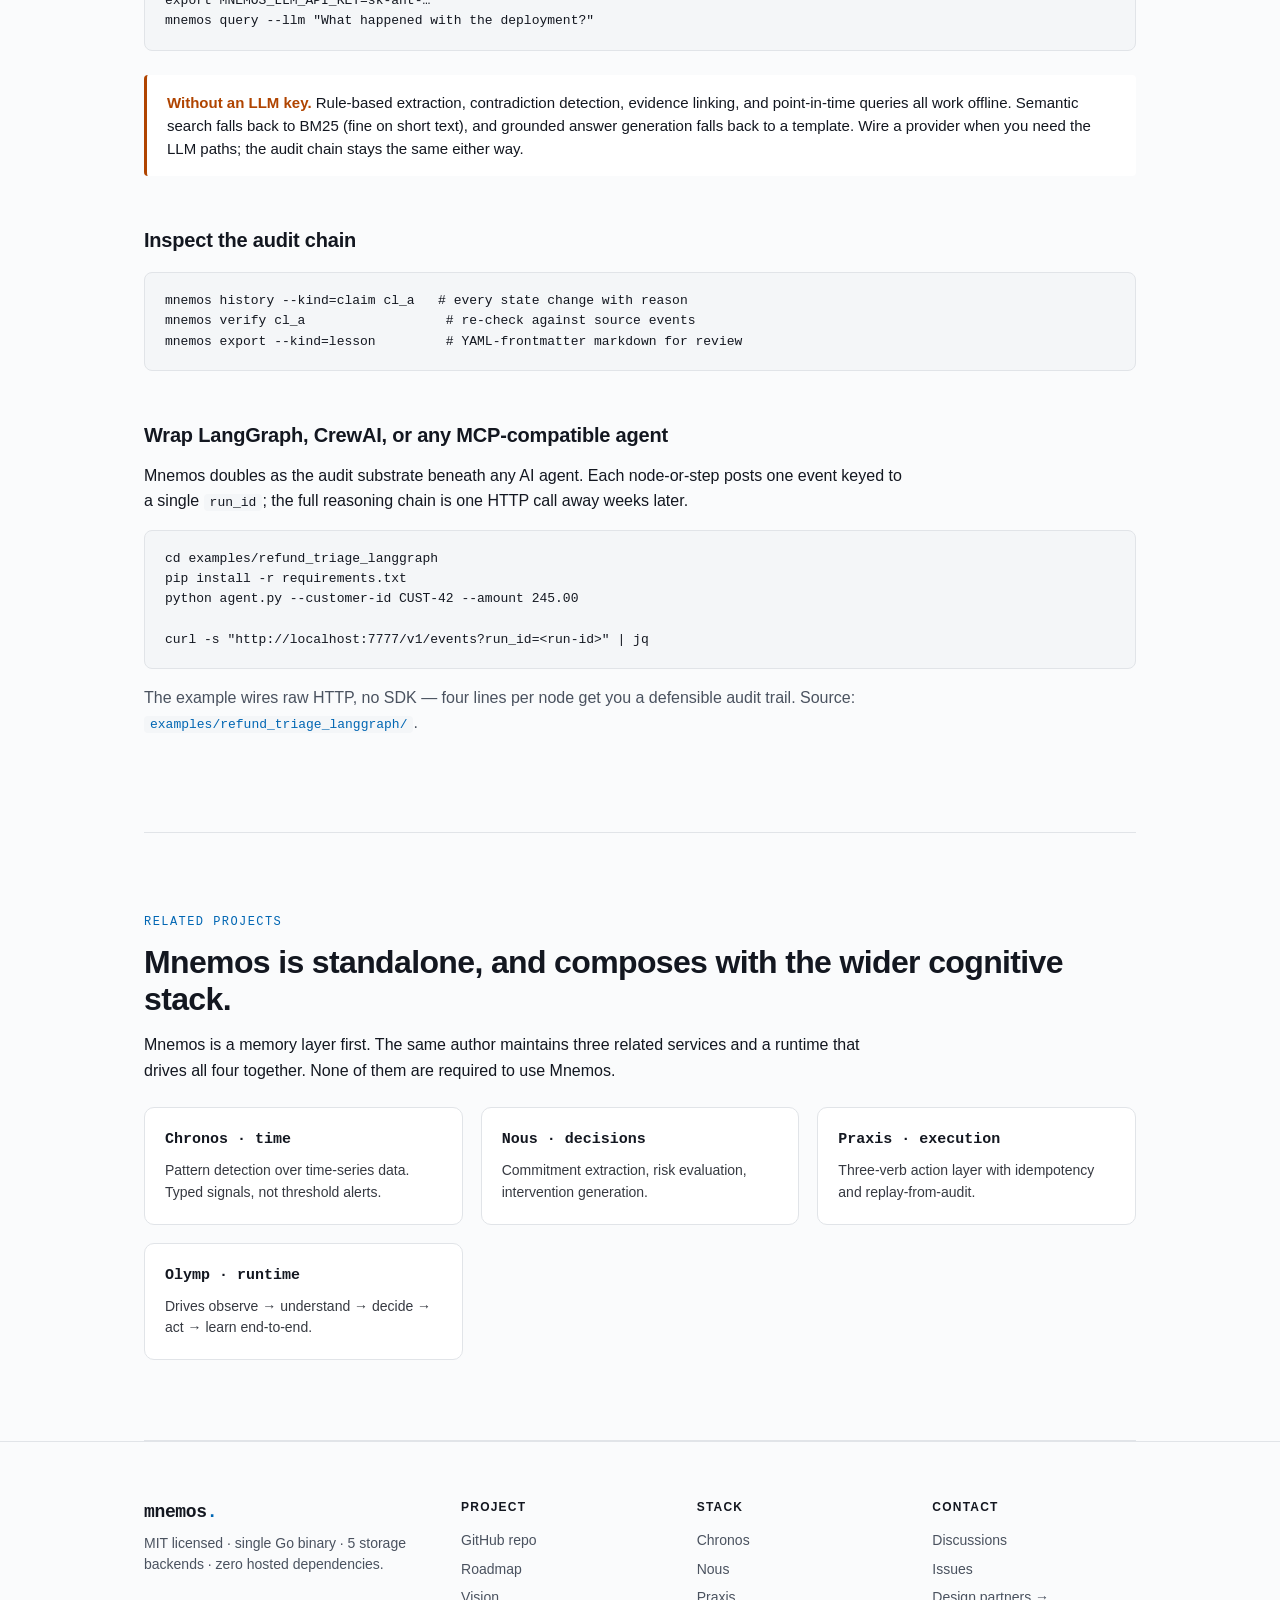
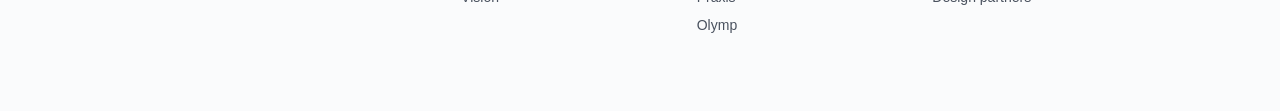
==== commit e7a9e75d: "docs(landing): refine positioning, ICP messaging, and CTA flow" ====
--- a/docs/index.html
+++ b/docs/index.html
@@ -4,9 +4,9 @@
   <meta charset="UTF-8">
   <meta name="viewport" content="width=device-width, initial-scale=1.0">
   <title>Mnemos — Self-hosted memory for AI apps</title>
-  <meta name="description" content="The open-source memory layer for AI apps you actually own. Self-hosted, MIT-licensed, single Go binary. Every claim has evidence, every contradiction surfaces, every decision replays.">
+  <meta name="description" content="Self-hosted memory infrastructure for AI teams with strict data boundaries. Own your memory layer, replay decisions with evidence, and catch contradictions before they ship to users.">
   <meta property="og:title" content="Mnemos — Self-hosted memory for AI apps">
-  <meta property="og:description" content="AI memory that doesn't leave your servers. No vendor cloud, no per-call billing, no SDK to install — just a Go binary, an HTTP API, and your data.">
+  <meta property="og:description" content="For teams building AI in regulated or private environments: self-hosted memory, evidence-linked claims, contradiction detection, and auditable replay.">
   <link rel="stylesheet" href="styles.css">
 </head>
 <body>
@@ -30,30 +30,30 @@
 <main id="main" class="wrap">
 
 <section class="hero">
-  <p class="kicker">For AI engineers building apps that can't ship customer data to a vendor cloud.</p>
-  <h1>AI memory <span class="accent">you actually own.</span></h1>
+  <p class="kicker">For AI product and platform teams with data residency, auditability, or on-prem requirements.</p>
+  <h1>The memory layer for <span class="accent">high-trust AI products.</span></h1>
   <p class="lede">
-    Self-hosted memory for AI apps. No vendor cloud, no per-call
-    billing, no SDK to install — just a Go binary, an HTTP API, and
-    your data. Every claim has evidence, every contradiction
-    surfaces, every decision replays — months later, in your infra.
+    Mnemos is self-hosted memory infrastructure for AI apps. Keep data
+    in your environment, preserve evidence per claim, surface contradictions
+    before the model answers, and replay decision history months later.
+    No managed vendor dependency required.
   </p>
   <div class="cta-row">
-    <a class="cta primary" href="#snippet">5-line example ↓</a>
-    <a class="cta" href="https://github.com/felixgeelhaar/mnemos" aria-label="View Mnemos on GitHub">★ on GitHub</a>
-    <a class="cta ghost" href="#run">Run it locally</a>
+    <a class="cta primary" href="#run">Run locally in 5 minutes</a>
+    <a class="cta" href="https://github.com/felixgeelhaar/mnemos" aria-label="View Mnemos on GitHub">View on GitHub</a>
+    <a class="cta ghost" href="mailto:felix.geelhaar@gmail.com?subject=Mnemos%20Design%20Partner">Become a design partner</a>
   </div>
   <div class="use-cases">
-    <div><p><strong>Add memory to your AI app</strong>Five lines of HTTP. No SDK. No API key. No data leaving your servers.</p></div>
-    <div><p><strong>Catch contradictions automatically</strong>Two facts disagree, Mnemos flags it before your agent quotes either.</p></div>
-    <div><p><strong>Audit any agent</strong>Wrap a LangGraph / CrewAI / MCP agent. Every step emits one event; replay the full chain months later.</p></div>
-    <div><p><strong>Run it anywhere</strong>SQLite by default. Postgres, MySQL, libSQL, in-memory all supported. No CGO.</p></div>
+    <div><p><strong>Own your memory infrastructure</strong>Single Go binary, MIT license, and storage in your stack.</p></div>
+    <div><p><strong>Reduce hallucination risk from memory drift</strong>Contradictions are first-class and surfaced before response generation.</p></div>
+    <div><p><strong>Pass audits faster</strong>Every claim links to evidence and every correction carries a reason.</p></div>
+    <div><p><strong>Integrate with your current agent runtime</strong>Use HTTP, CLI, gRPC, or MCP with LangGraph, CrewAI, and custom systems.</p></div>
   </div>
 </section>
 
 <section id="snippet" aria-labelledby="snippet-heading">
-  <p class="kicker">Five lines of code</p>
-  <h2 id="snippet-heading">Add memory to an AI app, no SDK required.</h2>
+  <p class="kicker">Fast activation</p>
+  <h2 id="snippet-heading">Start with one endpoint, expand only when needed.</h2>
   <p>
     Mnemos exposes one HTTP API. Any language with an HTTP client can
     add memory in five lines — copy/paste, then own it.
@@ -83,7 +83,7 @@
   </div>
 
   <div class="callout">
-    <strong>What you get for those five lines.</strong>
+    <strong>Why this matters.</strong>
     Every event keyed by <code>run_id</code> — full chain replay
     months later. Add structured claims (<code>fact</code>,
     <code>decision</code>, <code>hypothesis</code>) when you need
@@ -93,8 +93,8 @@
 </section>
 
 <section id="scenario" aria-labelledby="scenario-heading">
-  <p class="kicker">A fuller example</p>
-  <h2 id="scenario-heading">Two facts disagree. Mnemos surfaces it before your agent quotes either.</h2>
+  <p class="kicker">Proof of value</p>
+  <h2 id="scenario-heading">When facts conflict, Mnemos surfaces it before your AI response hardens the error.</h2>
   <p>
     Beyond the five-line memory write, Mnemos extracts structured
     claims, links evidence, and detects contradictions — the parts
@@ -137,7 +137,7 @@
   </div>
 
   <div class="callout">
-    <strong>What this proves.</strong>
+    <strong>Operational outcome.</strong>
     Rule-based extraction, contradiction detection, evidence linking,
     and point-in-time replay — all without a single LLM call. The
     audit chain is the differentiator: every claim points at the event
@@ -148,7 +148,7 @@
 
 <section id="vs" aria-labelledby="vs-heading">
   <p class="kicker">Where it fits</p>
-  <h2 id="vs-heading">Pick the category that fits your stack.</h2>
+  <h2 id="vs-heading">Choose the memory approach that matches your risk profile.</h2>
   <p>
     Mnemos is one of several ways to add memory to an AI app. The
     right choice depends on whether you need a hosted SDK, raw
@@ -173,14 +173,14 @@
       <span role="cell">No claim/contradiction structure, no evidence trace, no replay.</span>
     </div>
     <div class="vs-row" role="row">
-      <span role="cell"><strong>Notes apps</strong> (Notion, Obsidian, Roam)</strong></span>
+      <span role="cell"><strong>Notes apps</strong> (Notion, Obsidian, Roam)</span>
       <span role="cell">Humans organising their own thinking.</span>
       <span role="cell">Not built to be queried by an AI agent at scale; no programmatic API for memory writes.</span>
     </div>
     <div class="vs-row" role="row">
       <span role="cell"><strong>Mnemos</strong></span>
       <span role="cell">AI memory in stacks that can't leave your servers — regulated, on-prem, air-gapped.</span>
-      <span role="cell">You run a binary. (Hopefully a feature, not a cost.)</span>
+      <span role="cell">You operate infrastructure (binary + database) in exchange for control.</span>
     </div>
   </div>
 
@@ -240,7 +240,7 @@
 
 <section id="run" aria-labelledby="run-heading">
   <p class="kicker">Run it</p>
-  <h2 id="run-heading">Five minutes from install to first contradiction.</h2>
+  <h2 id="run-heading">From install to first contradiction check in about five minutes.</h2>
   <pre><code>brew install felixgeelhaar/tap/mnemos
 # or: go install github.com/felixgeelhaar/mnemos/cmd/mnemos@latest
 
@@ -268,7 +268,7 @@
 mnemos verify cl_a                  # re-check against source events
 mnemos export --kind=lesson         # YAML-frontmatter markdown for review</code></pre>
 
-  <h3 class="subhead">Wrap a LangGraph / CrewAI / MCP agent</h3>
+  <h3 class="subhead">Wrap LangGraph, CrewAI, or any MCP-compatible agent</h3>
   <p>
     Mnemos doubles as the audit substrate beneath any AI agent. Each
     node-or-step posts one event keyed to a single <code>run_id</code>;
@@ -288,7 +288,7 @@
 
 <section id="stack" aria-labelledby="stack-heading">
   <p class="kicker">Related projects</p>
-  <h2 id="stack-heading">Mnemos works alone. It plays well with three siblings.</h2>
+  <h2 id="stack-heading">Mnemos is standalone, and composes with the wider cognitive stack.</h2>
   <p>
     Mnemos is a memory layer first. The same author maintains three
     related services and a runtime that drives all four together.
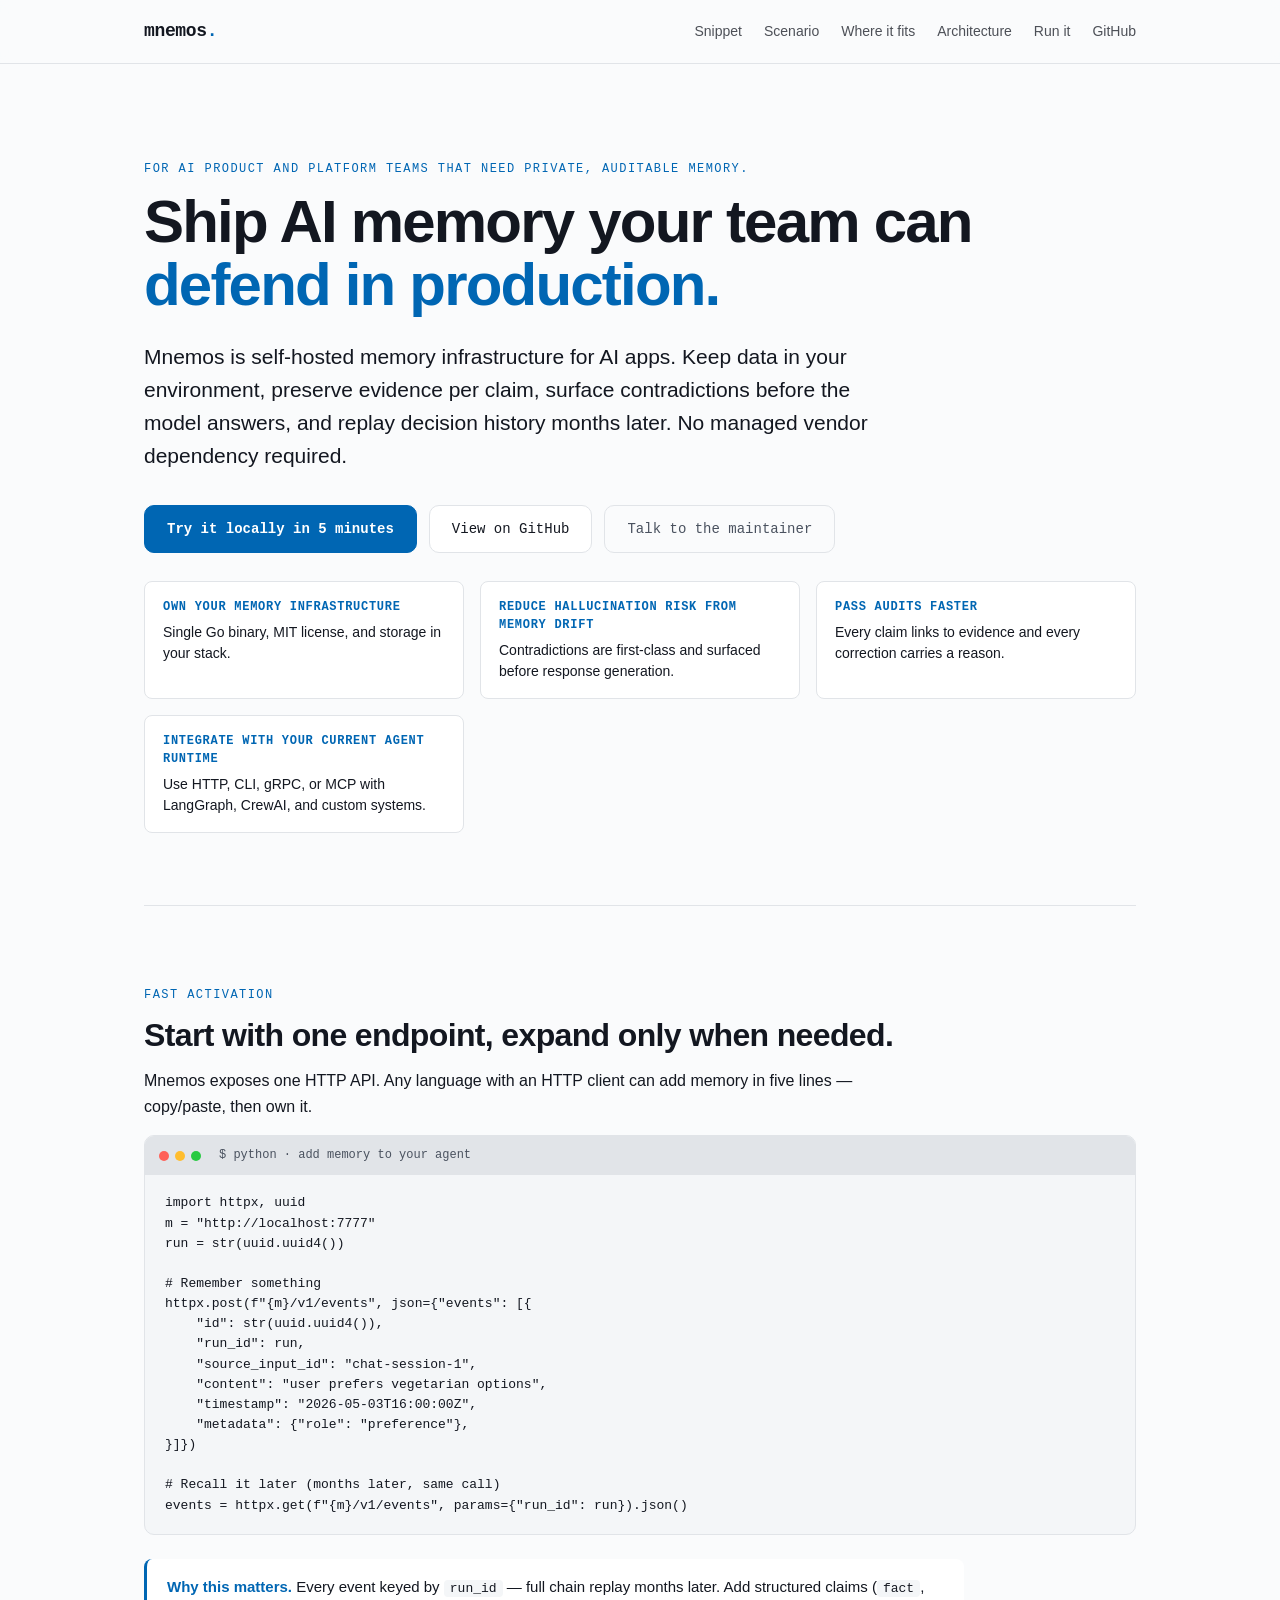
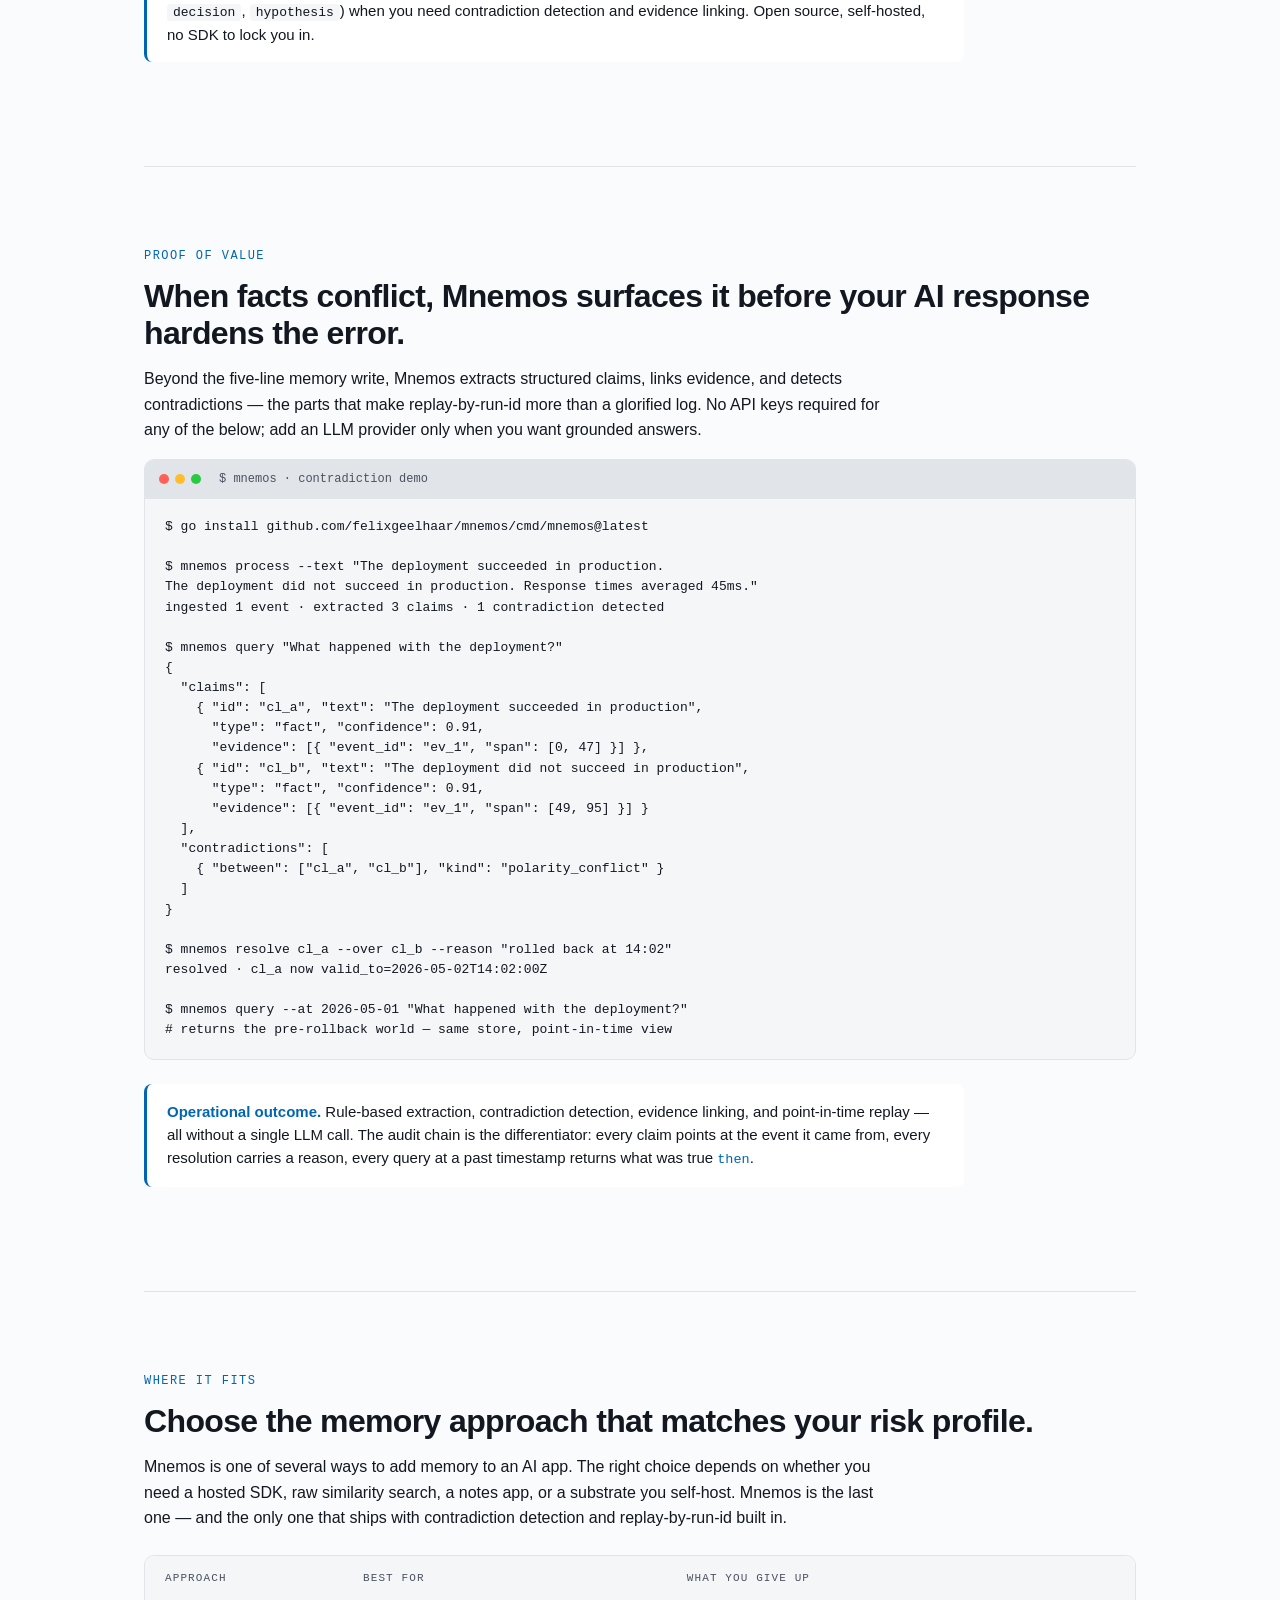
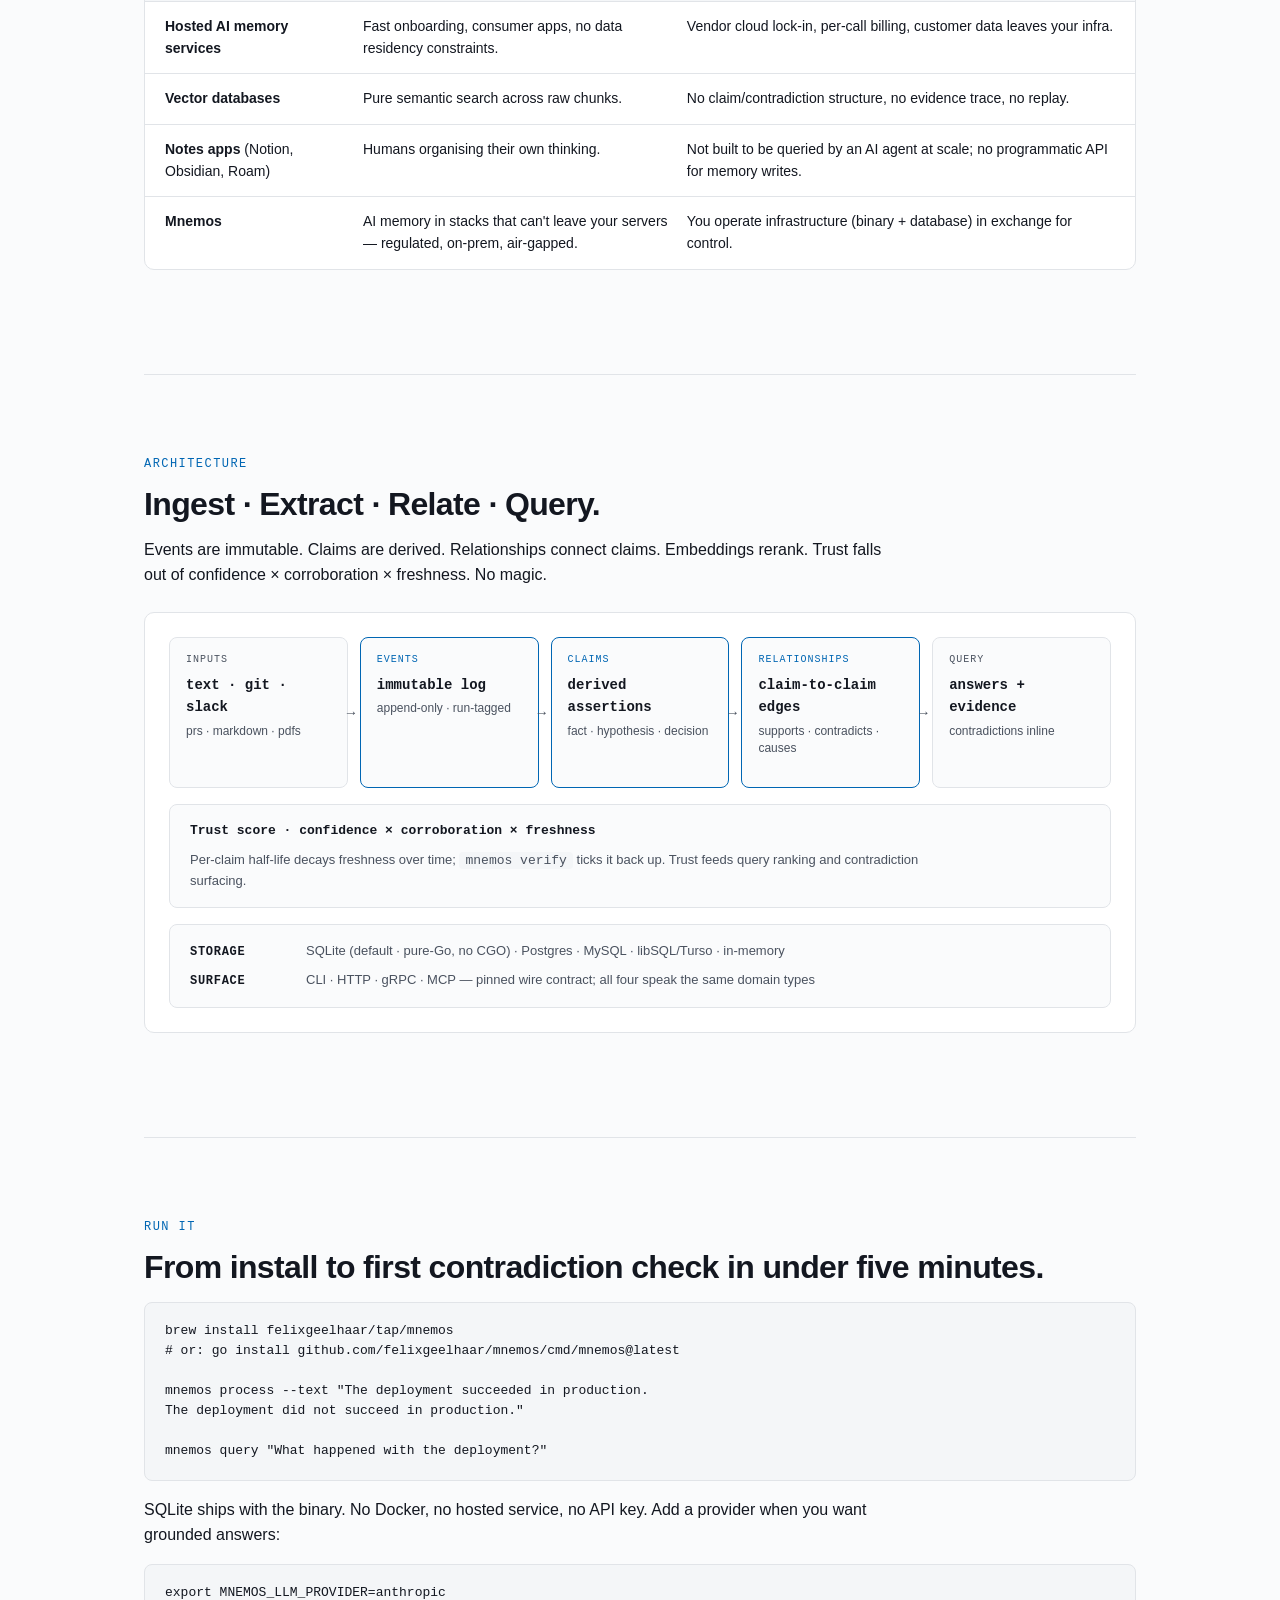
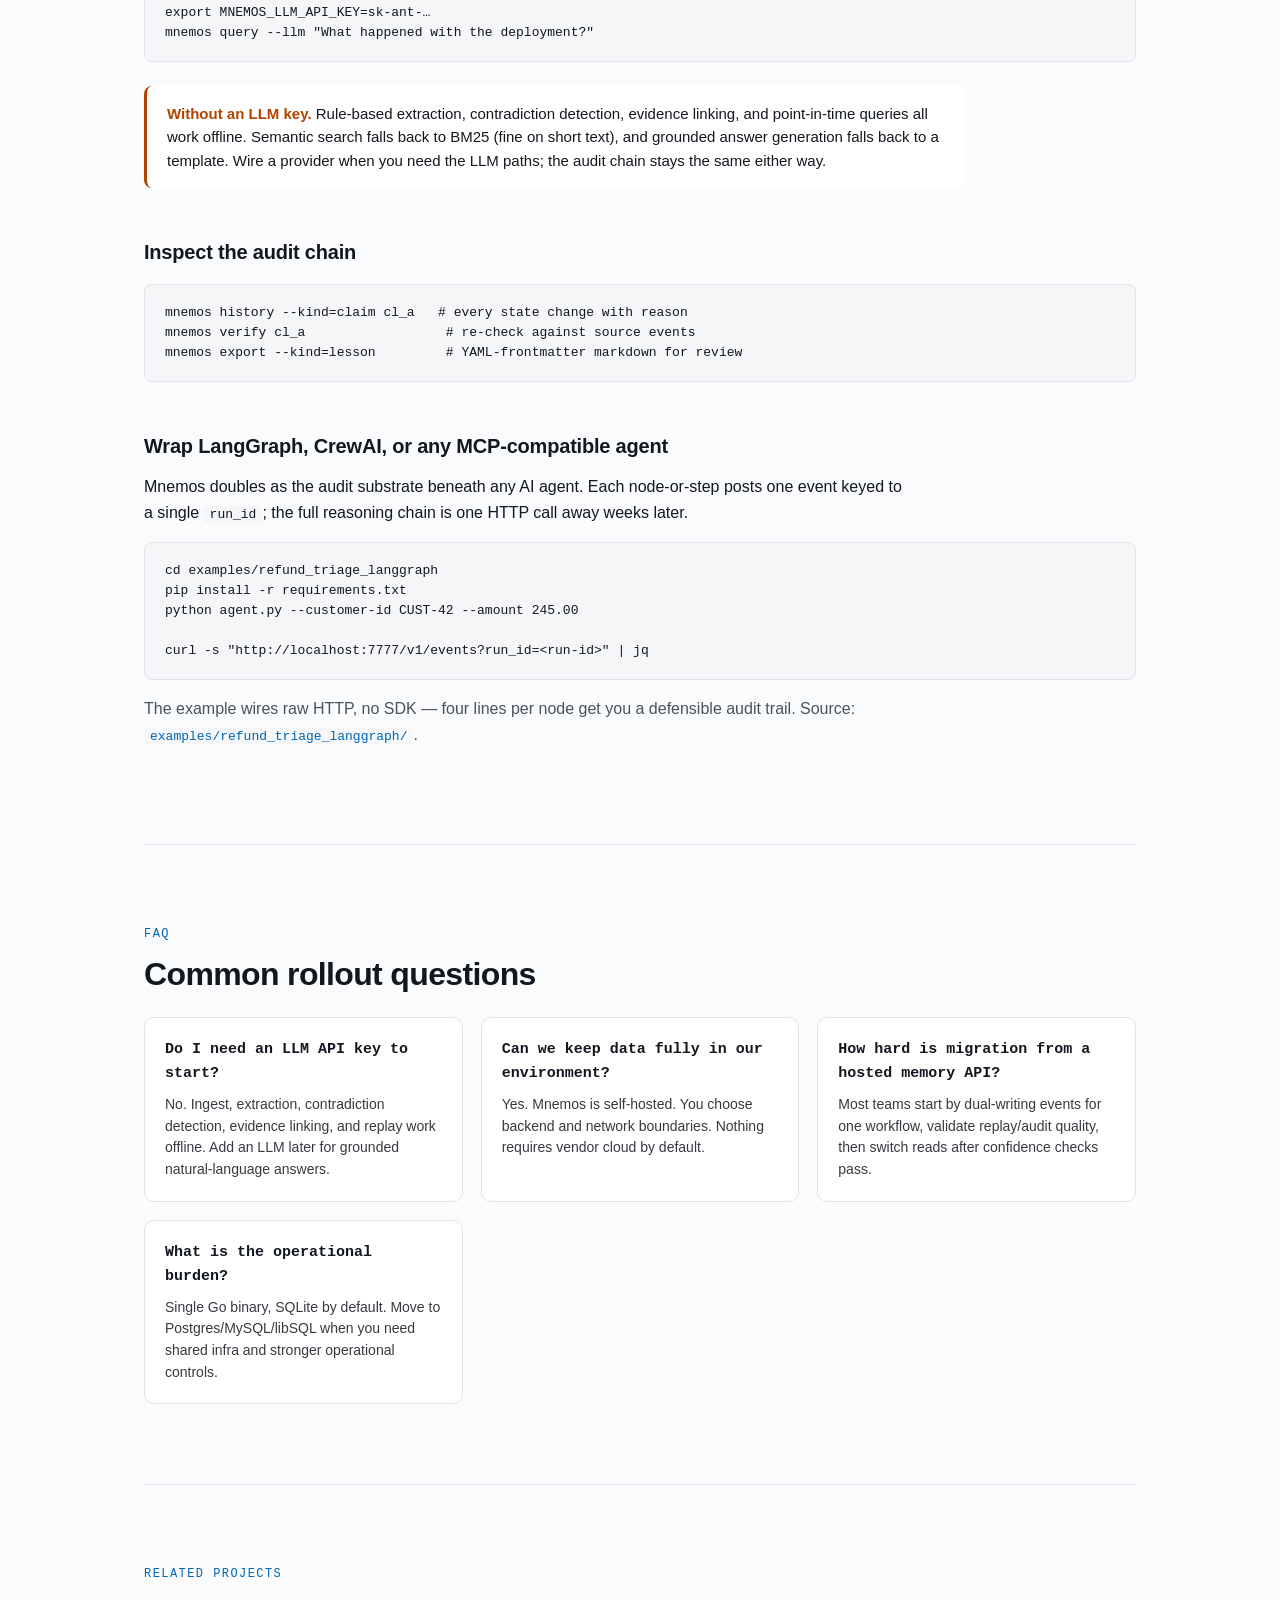
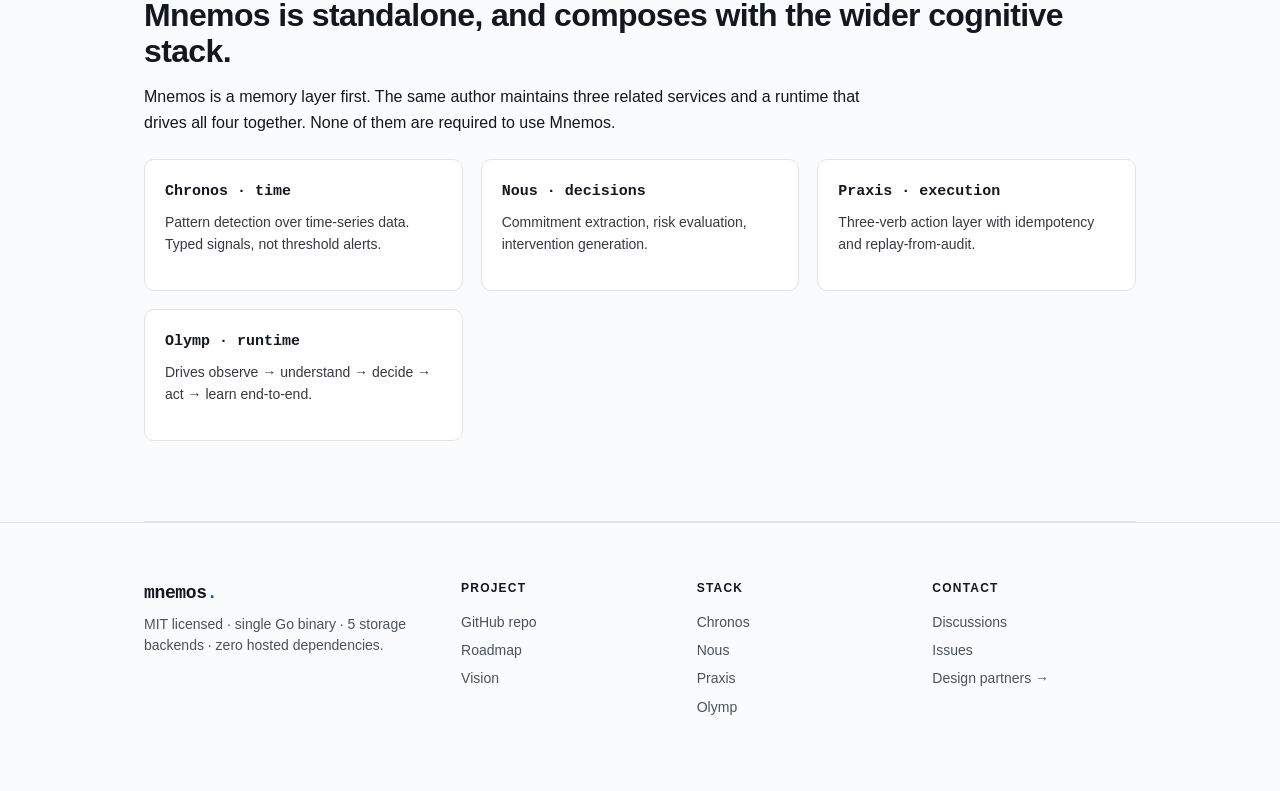
==== commit 0d211189: "docs(landing): strengthen conversion microcopy and add rollout FAQ" ====
--- a/docs/index.html
+++ b/docs/index.html
@@ -30,8 +30,8 @@
 <main id="main" class="wrap">
 
 <section class="hero">
-  <p class="kicker">For AI product and platform teams with data residency, auditability, or on-prem requirements.</p>
-  <h1>The memory layer for <span class="accent">high-trust AI products.</span></h1>
+  <p class="kicker">For AI product and platform teams that need private, auditable memory.</p>
+  <h1>Ship AI memory your team can <span class="accent">defend in production.</span></h1>
   <p class="lede">
     Mnemos is self-hosted memory infrastructure for AI apps. Keep data
     in your environment, preserve evidence per claim, surface contradictions
@@ -39,9 +39,9 @@
     No managed vendor dependency required.
   </p>
   <div class="cta-row">
-    <a class="cta primary" href="#run">Run locally in 5 minutes</a>
+    <a class="cta primary" href="#run">Try it locally in 5 minutes</a>
     <a class="cta" href="https://github.com/felixgeelhaar/mnemos" aria-label="View Mnemos on GitHub">View on GitHub</a>
-    <a class="cta ghost" href="mailto:felix.geelhaar@gmail.com?subject=Mnemos%20Design%20Partner">Become a design partner</a>
+    <a class="cta ghost" href="mailto:felix.geelhaar@gmail.com?subject=Mnemos%20Design%20Partner">Talk to the maintainer</a>
   </div>
   <div class="use-cases">
     <div><p><strong>Own your memory infrastructure</strong>Single Go binary, MIT license, and storage in your stack.</p></div>
@@ -240,7 +240,7 @@
 
 <section id="run" aria-labelledby="run-heading">
   <p class="kicker">Run it</p>
-  <h2 id="run-heading">From install to first contradiction check in about five minutes.</h2>
+  <h2 id="run-heading">From install to first contradiction check in under five minutes.</h2>
   <pre><code>brew install felixgeelhaar/tap/mnemos
 # or: go install github.com/felixgeelhaar/mnemos/cmd/mnemos@latest
 
@@ -284,6 +284,29 @@
     defensible audit trail. Source:
     <a href="https://github.com/felixgeelhaar/mnemos/tree/main/examples/refund_triage_langgraph"><code>examples/refund_triage_langgraph/</code></a>.
   </p>
+</section>
+
+<section id="faq" aria-labelledby="faq-heading">
+  <p class="kicker">FAQ</p>
+  <h2 id="faq-heading">Common rollout questions</h2>
+  <div class="cols">
+    <div class="card">
+      <h3>Do I need an LLM API key to start?</h3>
+      <p>No. Ingest, extraction, contradiction detection, evidence linking, and replay work offline. Add an LLM later for grounded natural-language answers.</p>
+    </div>
+    <div class="card">
+      <h3>Can we keep data fully in our environment?</h3>
+      <p>Yes. Mnemos is self-hosted. You choose backend and network boundaries. Nothing requires vendor cloud by default.</p>
+    </div>
+    <div class="card">
+      <h3>How hard is migration from a hosted memory API?</h3>
+      <p>Most teams start by dual-writing events for one workflow, validate replay/audit quality, then switch reads after confidence checks pass.</p>
+    </div>
+    <div class="card">
+      <h3>What is the operational burden?</h3>
+      <p>Single Go binary, SQLite by default. Move to Postgres/MySQL/libSQL when you need shared infra and stronger operational controls.</p>
+    </div>
+  </div>
 </section>
 
 <section id="stack" aria-labelledby="stack-heading">
--- a/docs/styles.css
+++ b/docs/styles.css
@@ -142,7 +142,7 @@
 .hero h1 .accent { color: var(--accent); }
 .hero p.lede {
   font-size: 21px;
-  line-height: 1.5;
+  line-height: 1.58;
   color: var(--text);
   max-width: 760px;
   margin: 0 0 32px;
@@ -165,21 +165,31 @@
   display: inline-block;
   padding: 12px 22px;
   border: 1px solid var(--border);
-  border-radius: 8px;
-  font-family: var(--mono);
-  font-size: 14px;
-  color: var(--text);
-  background: var(--bg-elev);
-}
-.cta:hover { text-decoration: none; border-color: var(--accent); }
+  border-radius: 10px;
+  font-family: var(--mono);
+  font-size: 14px;
+  color: var(--text);
+  background: var(--bg-elev);
+  transition: transform 120ms ease, border-color 120ms ease, box-shadow 120ms ease, opacity 120ms ease;
+}
+.cta:hover {
+  text-decoration: none;
+  border-color: var(--accent);
+  transform: translateY(-1px);
+  box-shadow: 0 6px 18px rgba(0, 0, 0, 0.18);
+}
 .cta.primary {
   background: var(--accent);
   color: #001523;
   border-color: var(--accent);
   font-weight: 600;
 }
-.cta.primary:hover { opacity: 0.9; }
+.cta.primary:hover { opacity: 0.95; }
 .cta.ghost { background: transparent; color: var(--text-dim); }
+.cta:focus-visible {
+  outline: 2px solid var(--accent);
+  outline-offset: 2px;
+}
 
 @media (prefers-color-scheme: light) {
   .cta.primary { color: #ffffff; }
@@ -231,6 +241,7 @@
   border: 1px solid var(--border);
   border-radius: 10px;
   padding: 20px;
+  min-height: 132px;
 }
 .card h3 {
   font-size: 15px;
@@ -498,11 +509,12 @@
 .callout {
   background: var(--bg-elev);
   border-left: 3px solid var(--accent);
-  border-radius: 4px;
+  border-radius: 8px;
   padding: 16px 20px;
   margin: 24px 0;
   font-size: 15px;
   line-height: 1.55;
+  max-width: 820px;
 }
 .callout strong { color: var(--accent); }
 .callout em { font-family: var(--mono); font-size: 0.9em; font-style: normal; color: var(--accent); }
@@ -547,6 +559,8 @@
   .hero { padding: 56px 0 44px; }
   .hero h1 { font-size: 38px; }
   .hero p.lede { font-size: 18px; }
+  .cta-row { gap: 10px; }
+  .cta { width: 100%; text-align: center; }
   section { padding: 56px 0; }
   section h2 { font-size: 26px; }
   header nav { gap: 14px; font-size: 13px; }
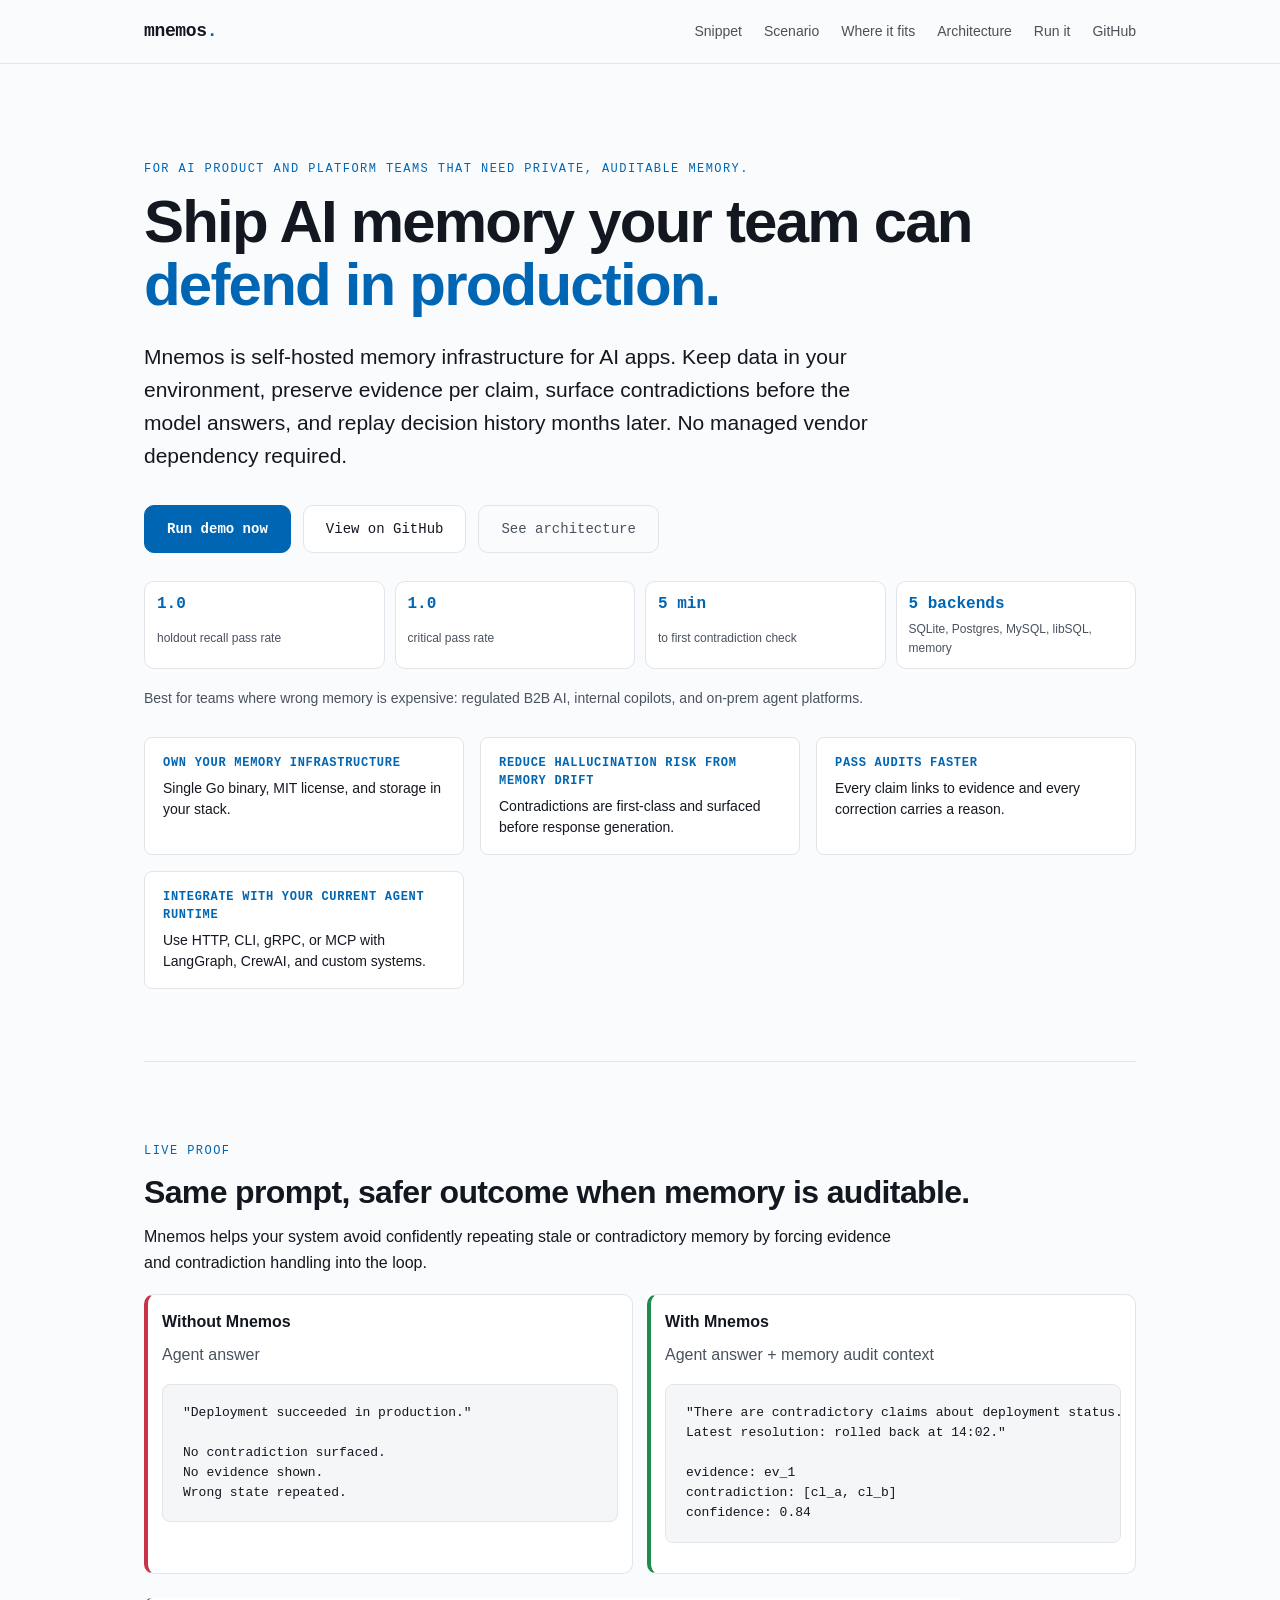
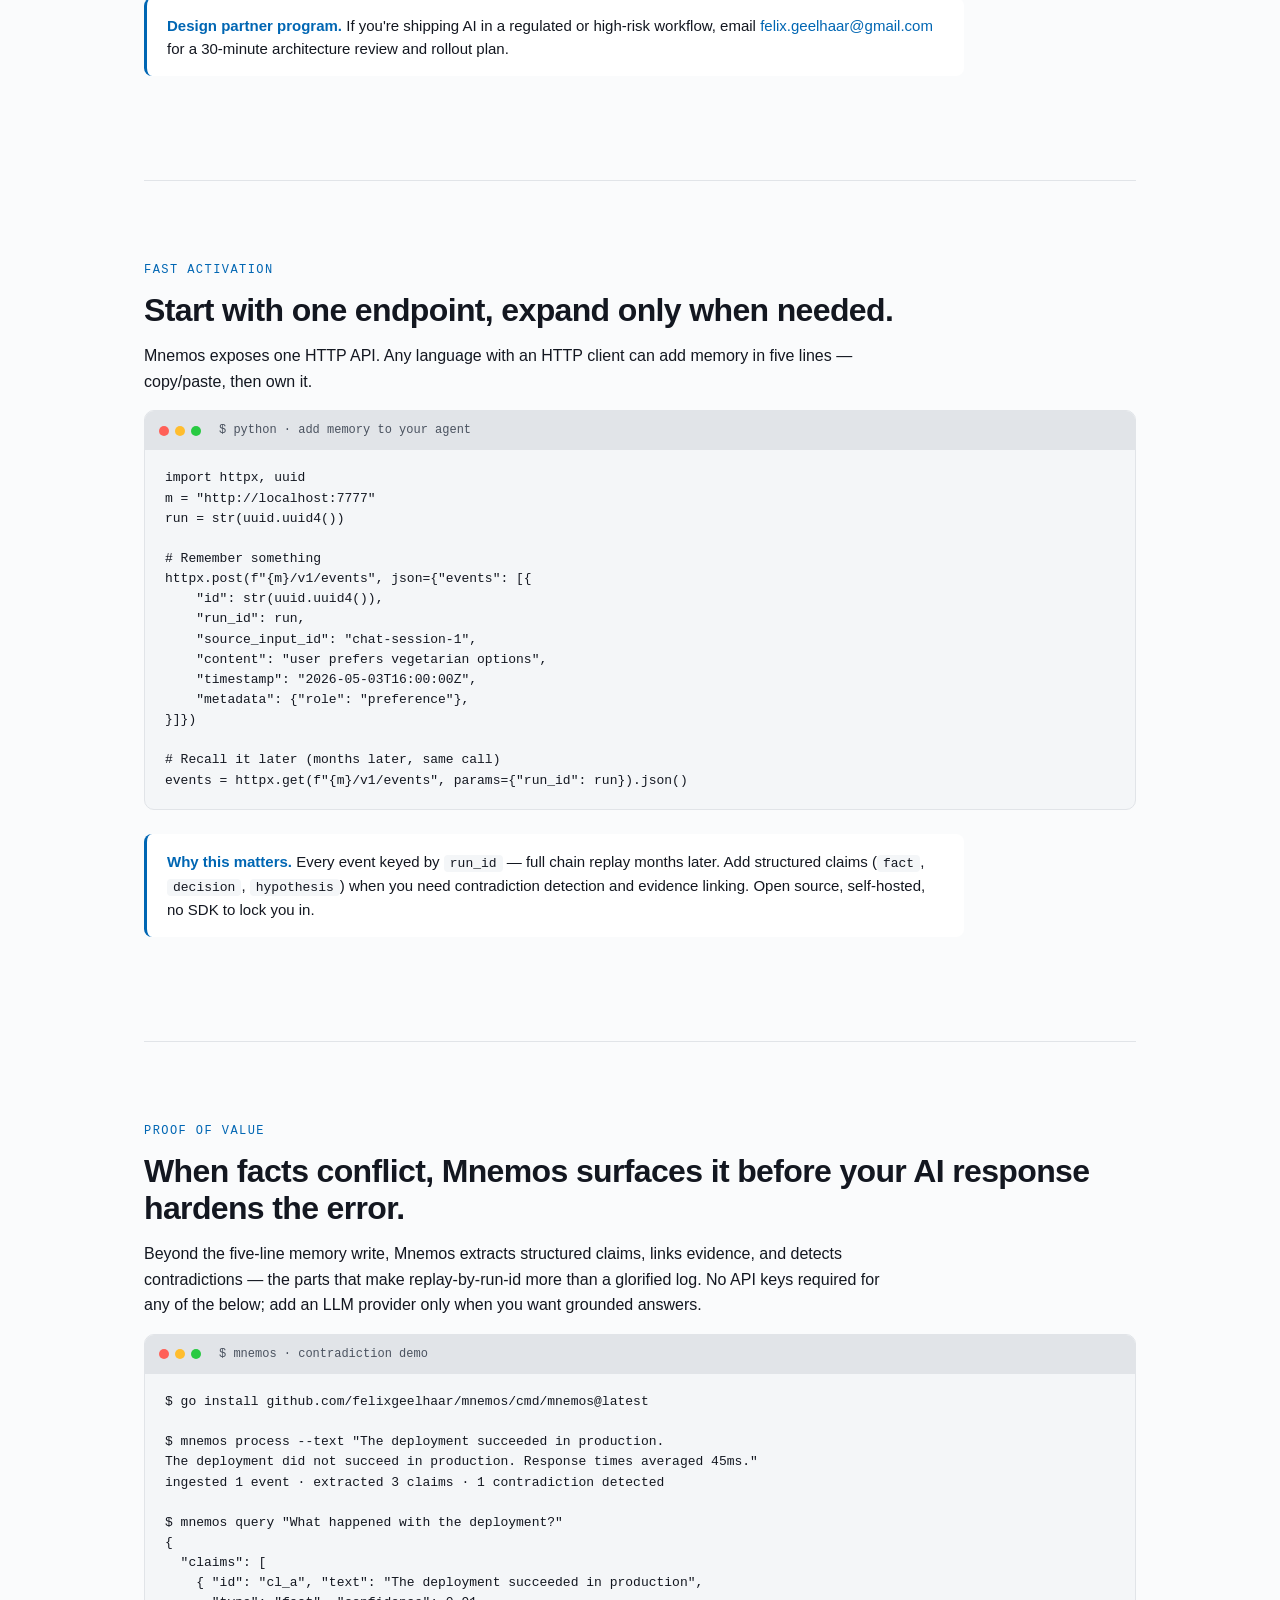
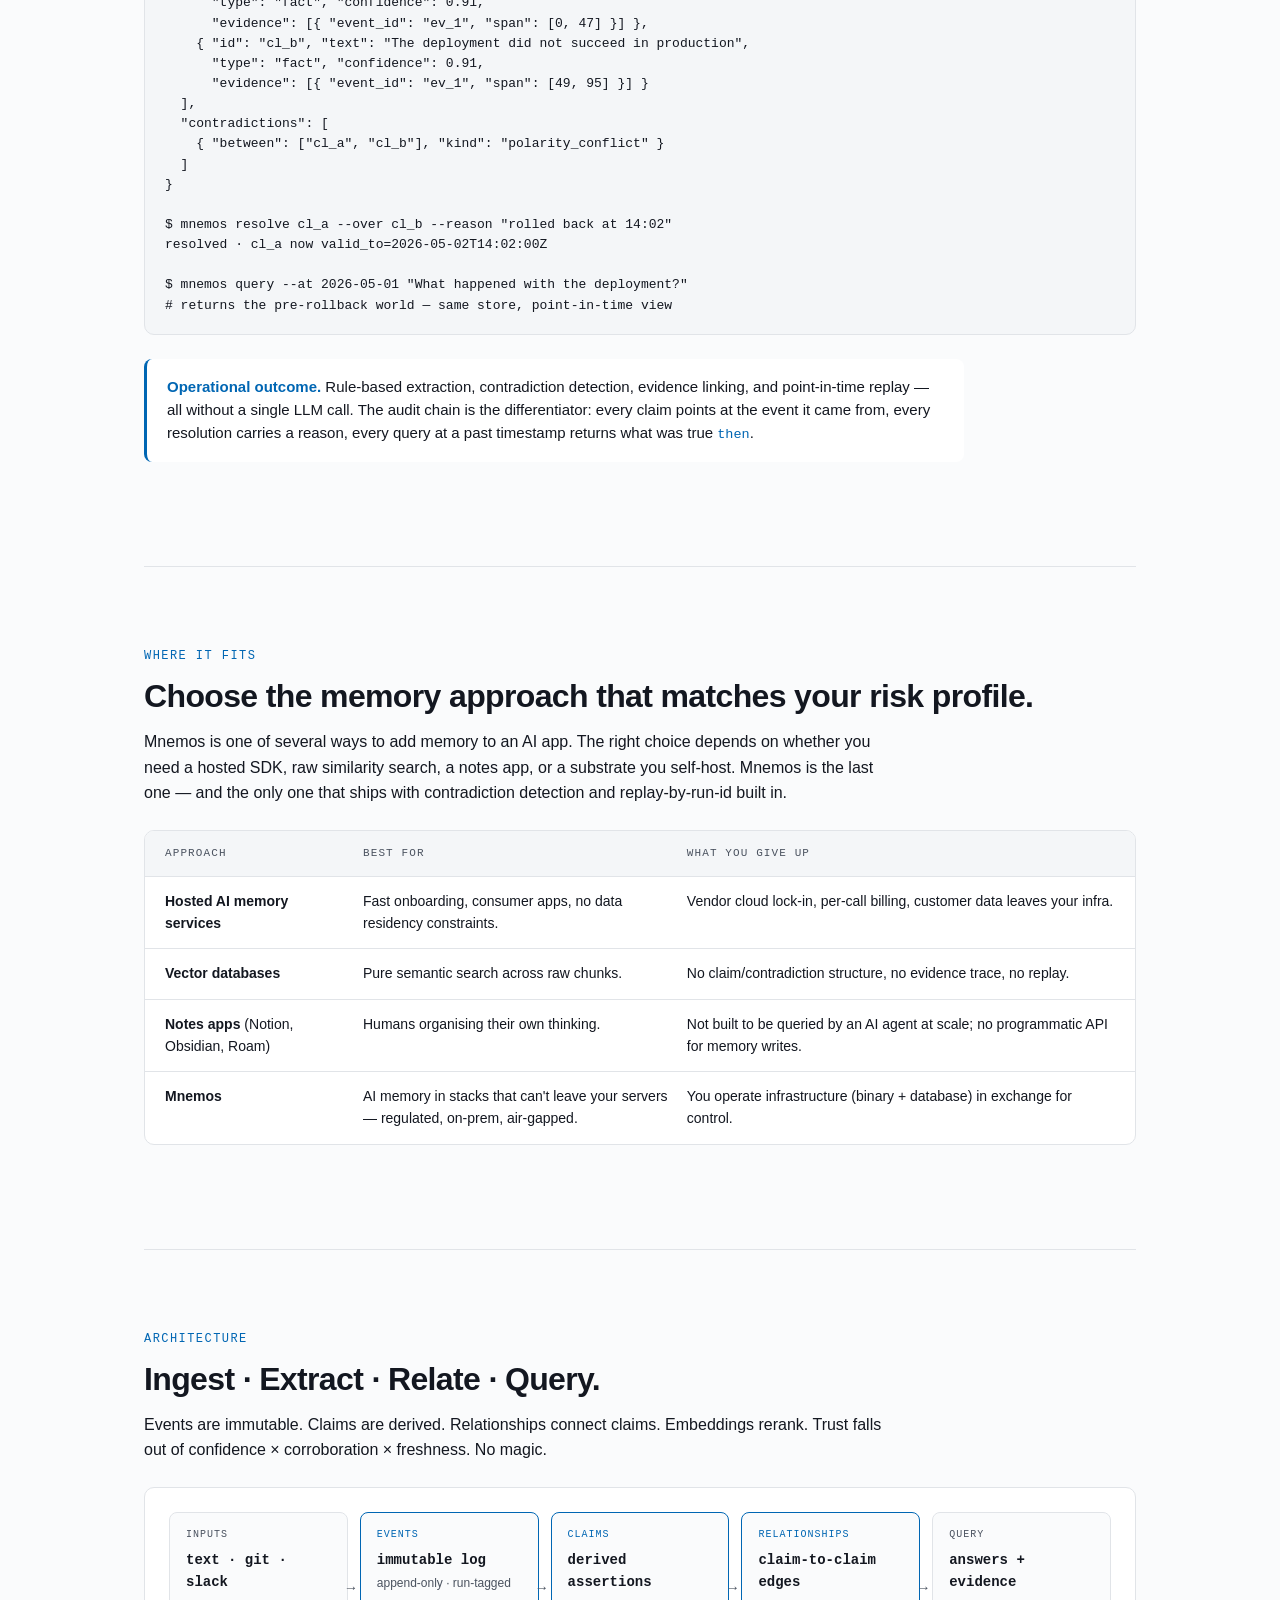
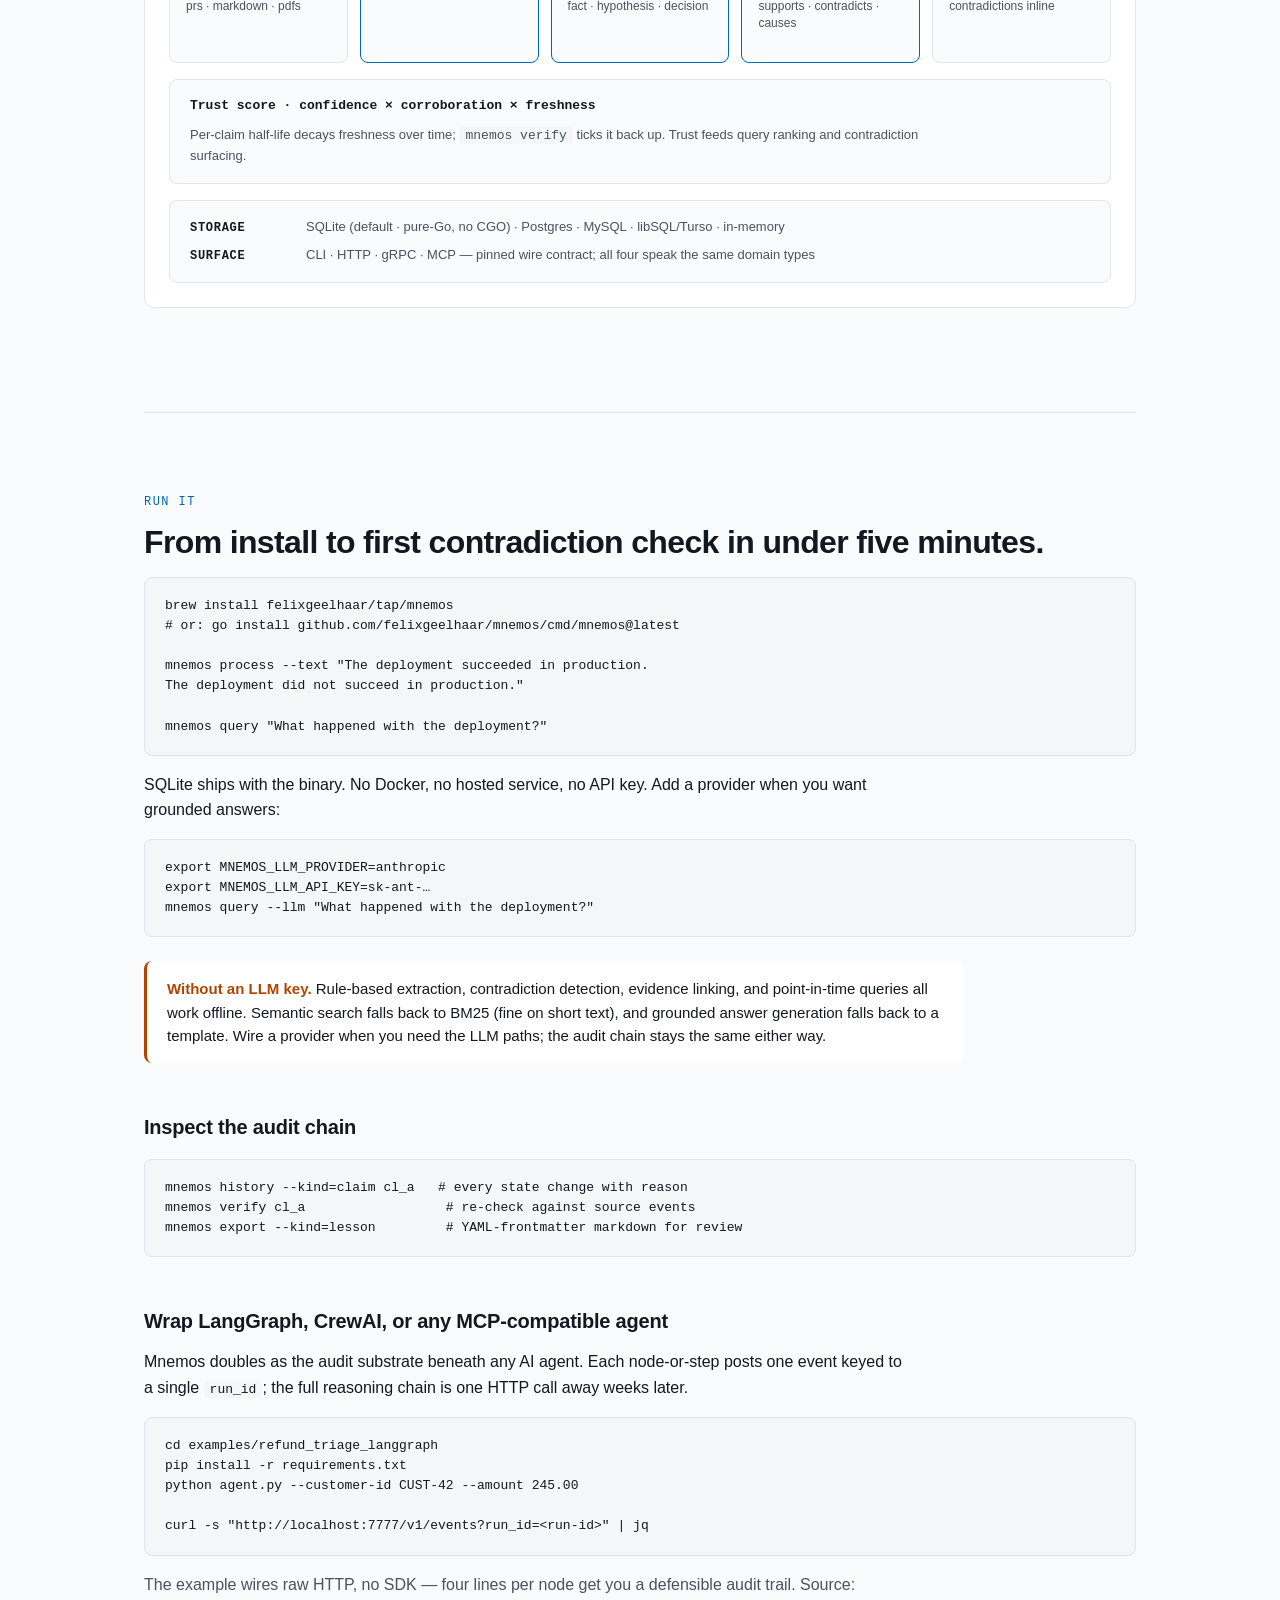
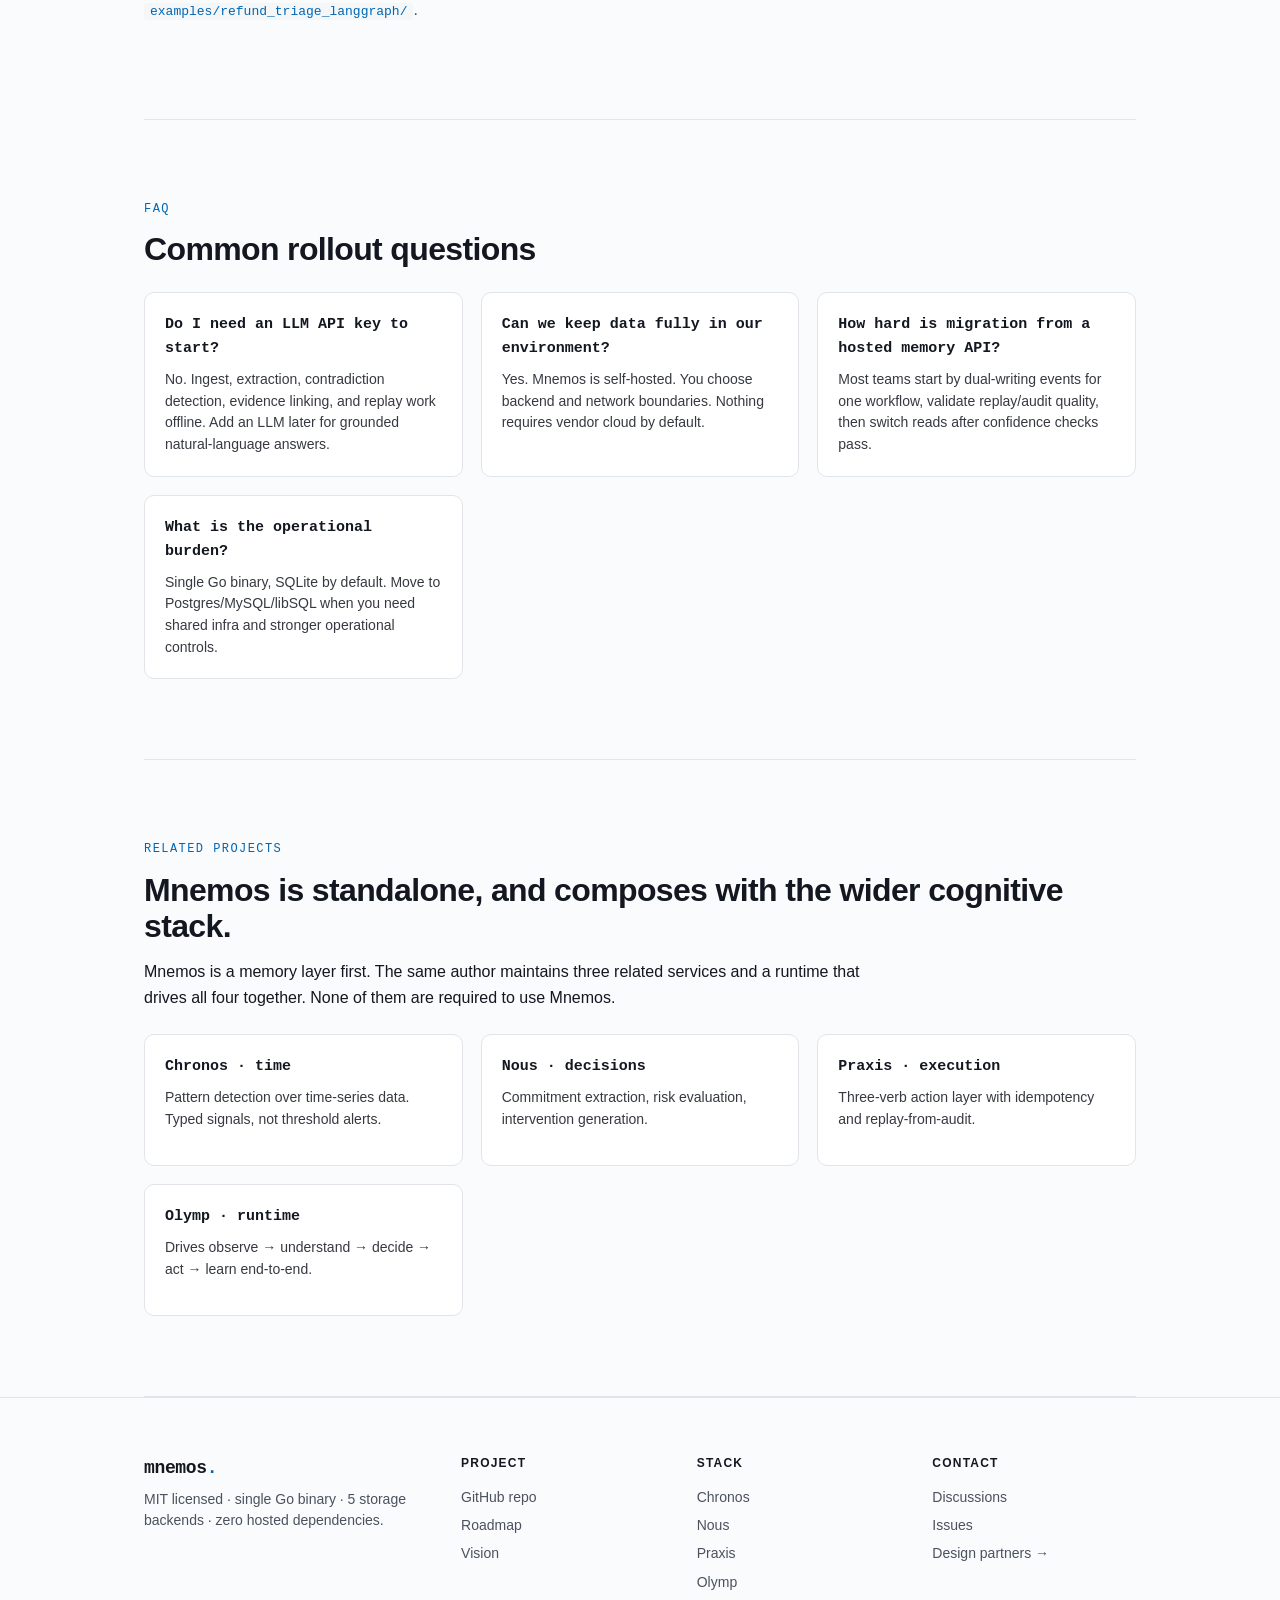
==== commit 25cb54b1: "docs(landing): add proof metrics and before/after demo section" ====
--- a/docs/index.html
+++ b/docs/index.html
@@ -39,15 +39,63 @@
     No managed vendor dependency required.
   </p>
   <div class="cta-row">
-    <a class="cta primary" href="#run">Try it locally in 5 minutes</a>
+    <a class="cta primary" href="#run">Run demo now</a>
     <a class="cta" href="https://github.com/felixgeelhaar/mnemos" aria-label="View Mnemos on GitHub">View on GitHub</a>
-    <a class="cta ghost" href="mailto:felix.geelhaar@gmail.com?subject=Mnemos%20Design%20Partner">Talk to the maintainer</a>
-  </div>
+    <a class="cta ghost" href="#architecture">See architecture</a>
+  </div>
+
+  <div class="metric-strip" aria-label="Product proof metrics">
+    <div><strong>1.0</strong><span>holdout recall pass rate</span></div>
+    <div><strong>1.0</strong><span>critical pass rate</span></div>
+    <div><strong>5 min</strong><span>to first contradiction check</span></div>
+    <div><strong>5 backends</strong><span>SQLite, Postgres, MySQL, libSQL, memory</span></div>
+  </div>
+
+  <p class="hero-proof">
+    Best for teams where wrong memory is expensive: regulated B2B AI, internal copilots, and on-prem agent platforms.
+  </p>
   <div class="use-cases">
     <div><p><strong>Own your memory infrastructure</strong>Single Go binary, MIT license, and storage in your stack.</p></div>
     <div><p><strong>Reduce hallucination risk from memory drift</strong>Contradictions are first-class and surfaced before response generation.</p></div>
     <div><p><strong>Pass audits faster</strong>Every claim links to evidence and every correction carries a reason.</p></div>
     <div><p><strong>Integrate with your current agent runtime</strong>Use HTTP, CLI, gRPC, or MCP with LangGraph, CrewAI, and custom systems.</p></div>
+  </div>
+</section>
+
+<section id="demo" aria-labelledby="demo-heading">
+  <p class="kicker">Live proof</p>
+  <h2 id="demo-heading">Same prompt, safer outcome when memory is auditable.</h2>
+  <p>
+    Mnemos helps your system avoid confidently repeating stale or contradictory memory by forcing evidence and contradiction handling into the loop.
+  </p>
+
+  <div class="demo-grid">
+    <div class="demo-card bad">
+      <h3>Without Mnemos</h3>
+      <p class="dim">Agent answer</p>
+      <pre><code>"Deployment succeeded in production."
+
+No contradiction surfaced.
+No evidence shown.
+Wrong state repeated.</code></pre>
+    </div>
+    <div class="demo-card good">
+      <h3>With Mnemos</h3>
+      <p class="dim">Agent answer + memory audit context</p>
+      <pre><code>"There are contradictory claims about deployment status.
+Latest resolution: rolled back at 14:02."
+
+evidence: ev_1
+contradiction: [cl_a, cl_b]
+confidence: 0.84</code></pre>
+    </div>
+  </div>
+
+  <div class="callout">
+    <strong>Design partner program.</strong>
+    If you're shipping AI in a regulated or high-risk workflow, email
+    <a href="mailto:felix.geelhaar@gmail.com?subject=Mnemos%20Design%20Partner">felix.geelhaar@gmail.com</a>
+    for a 30-minute architecture review and rollout plan.
   </div>
 </section>
 
--- a/docs/styles.css
+++ b/docs/styles.css
@@ -469,6 +469,63 @@
   letter-spacing: 0.06em;
 }
 
+.metric-strip {
+  display: grid;
+  grid-template-columns: repeat(auto-fit, minmax(180px, 1fr));
+  gap: 10px;
+  margin: 10px 0 18px;
+}
+.metric-strip > div {
+  background: var(--bg-elev);
+  border: 1px solid var(--border);
+  border-radius: 10px;
+  padding: 10px 12px;
+  display: grid;
+  gap: 2px;
+}
+.metric-strip strong {
+  font-family: var(--mono);
+  color: var(--accent);
+  font-size: 16px;
+}
+.metric-strip span {
+  font-size: 12px;
+  color: var(--text-dim);
+}
+
+.hero-proof {
+  color: var(--text-dim);
+  font-size: 14px;
+  margin: 0;
+}
+
+.demo-grid {
+  display: grid;
+  grid-template-columns: repeat(auto-fit, minmax(280px, 1fr));
+  gap: 14px;
+  margin-top: 18px;
+}
+
+.demo-card {
+  background: var(--bg-elev);
+  border: 1px solid var(--border);
+  border-radius: 10px;
+  padding: 14px;
+}
+
+.demo-card h3 {
+  margin: 0 0 8px;
+  font-size: 16px;
+}
+
+.demo-card.bad {
+  border-left: 4px solid var(--accent-bad);
+}
+
+.demo-card.good {
+  border-left: 4px solid var(--accent-good);
+}
+
 .vs-table {
   margin: 24px 0;
   background: var(--bg-elev);
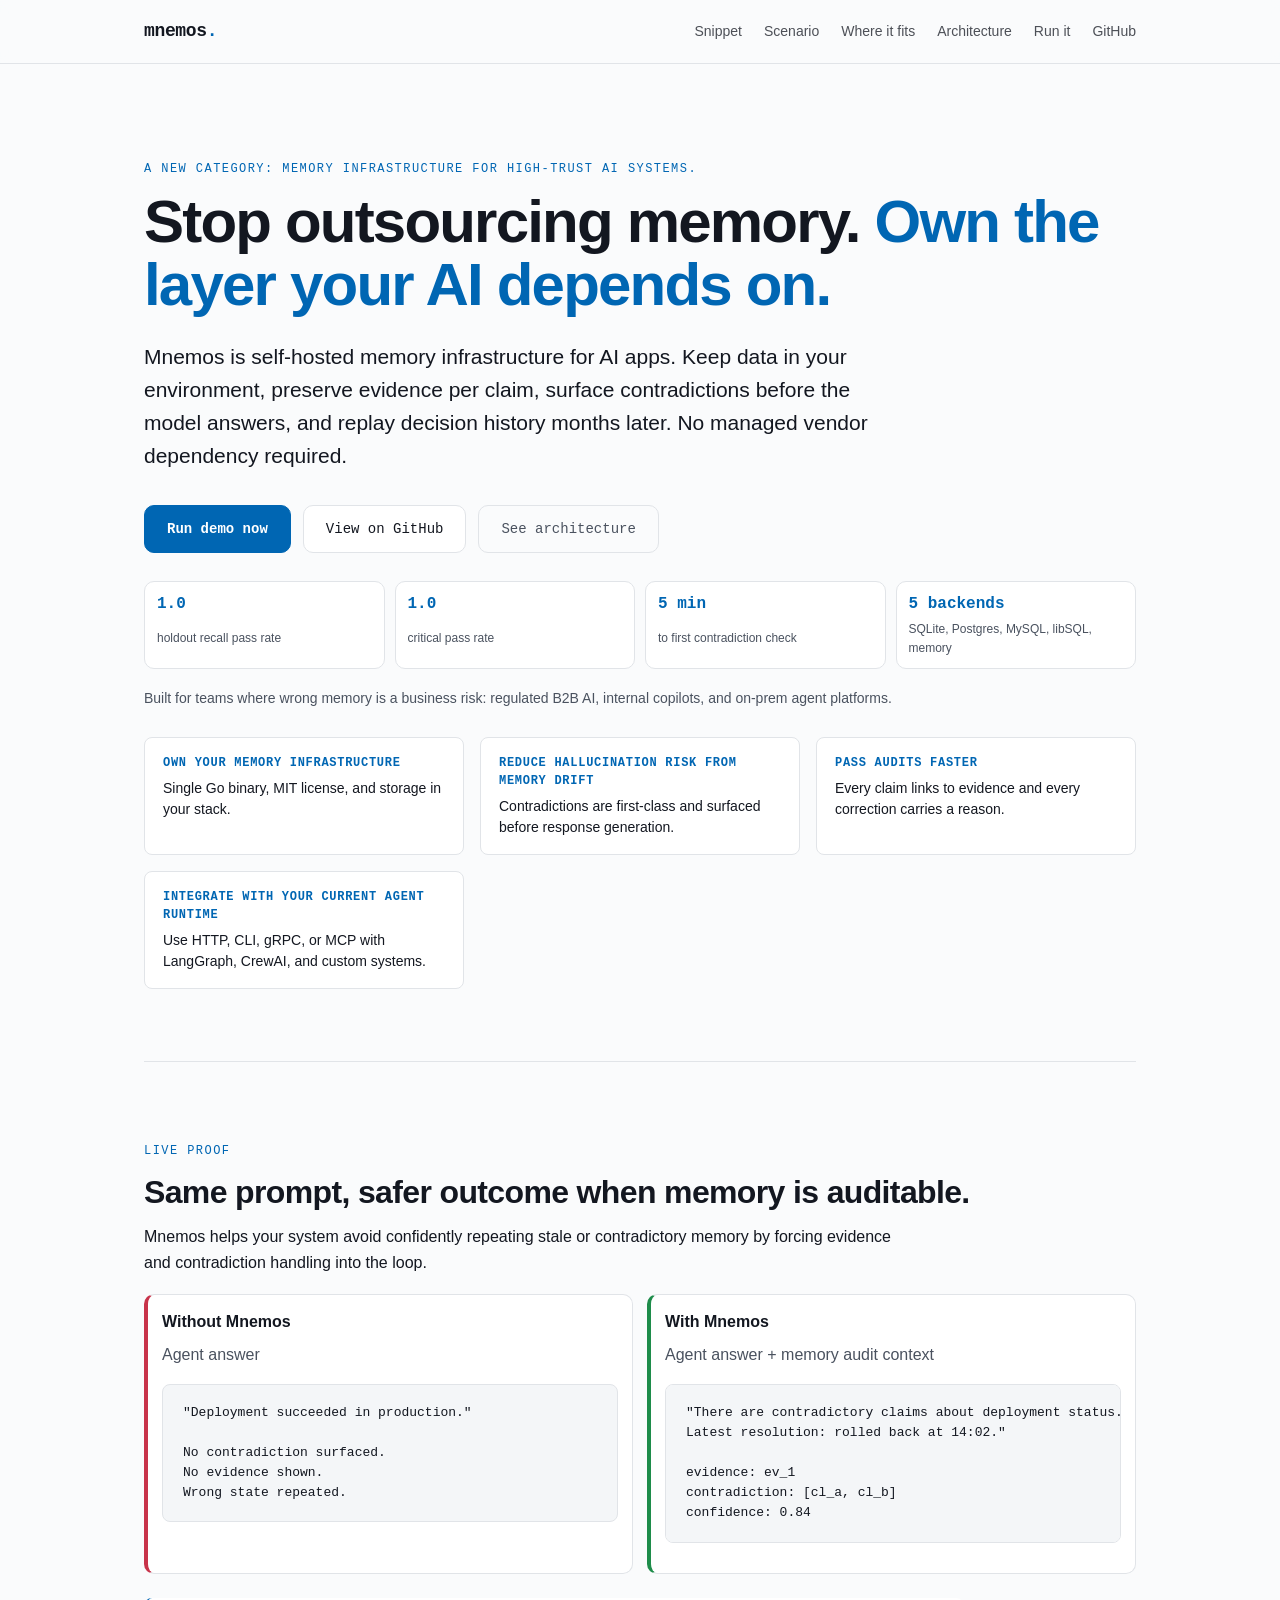
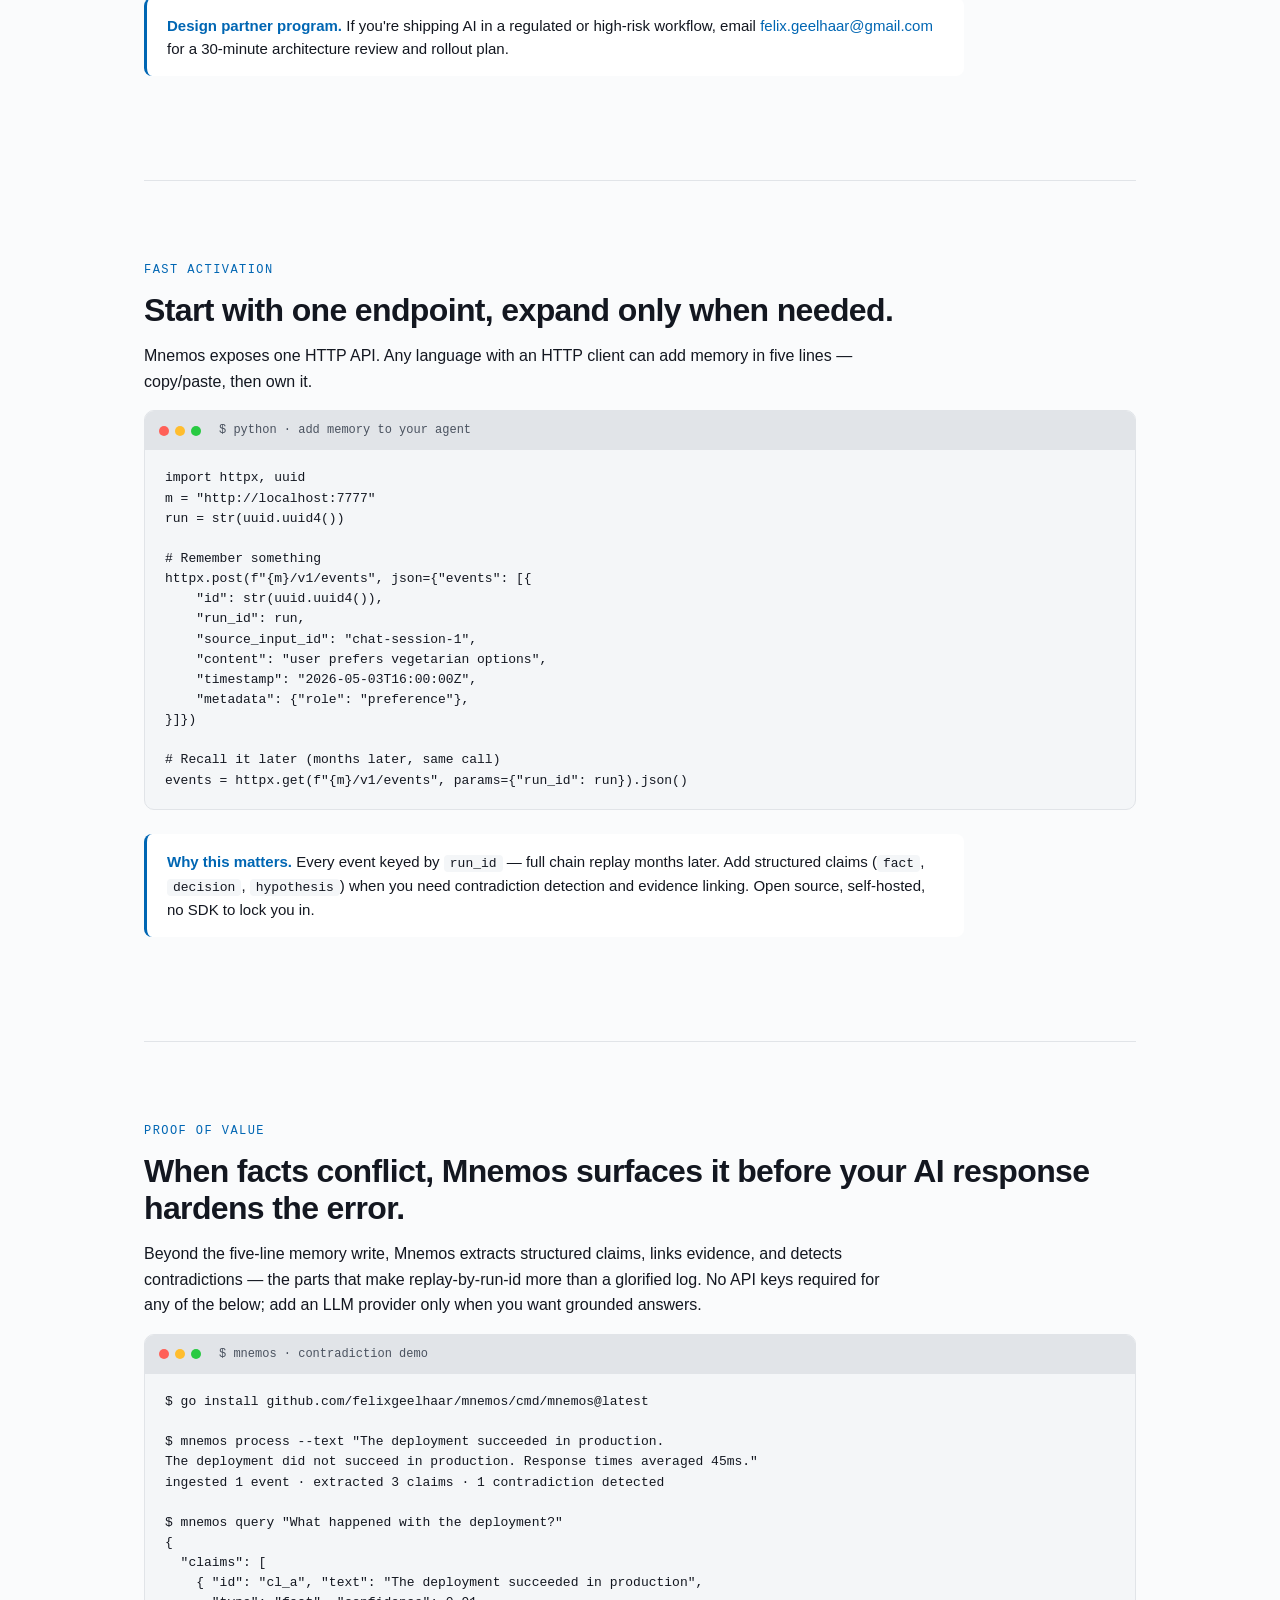
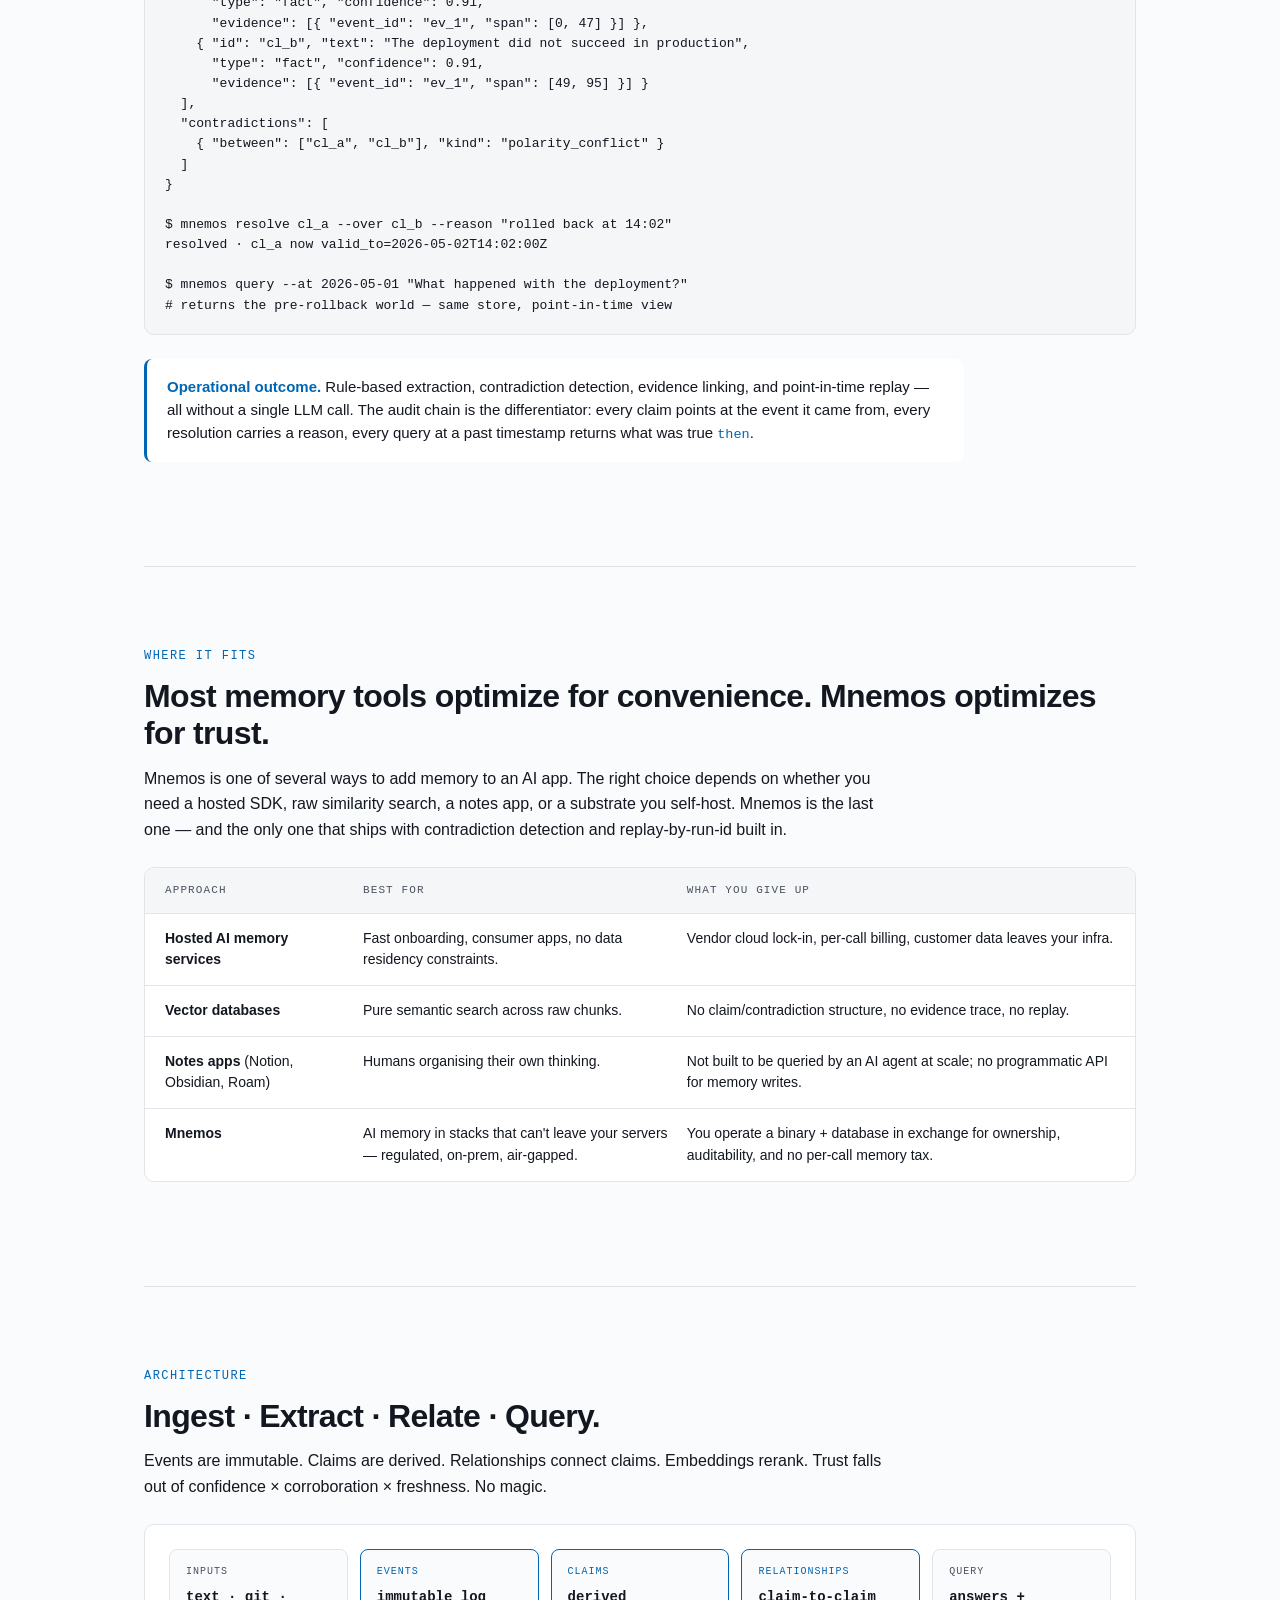
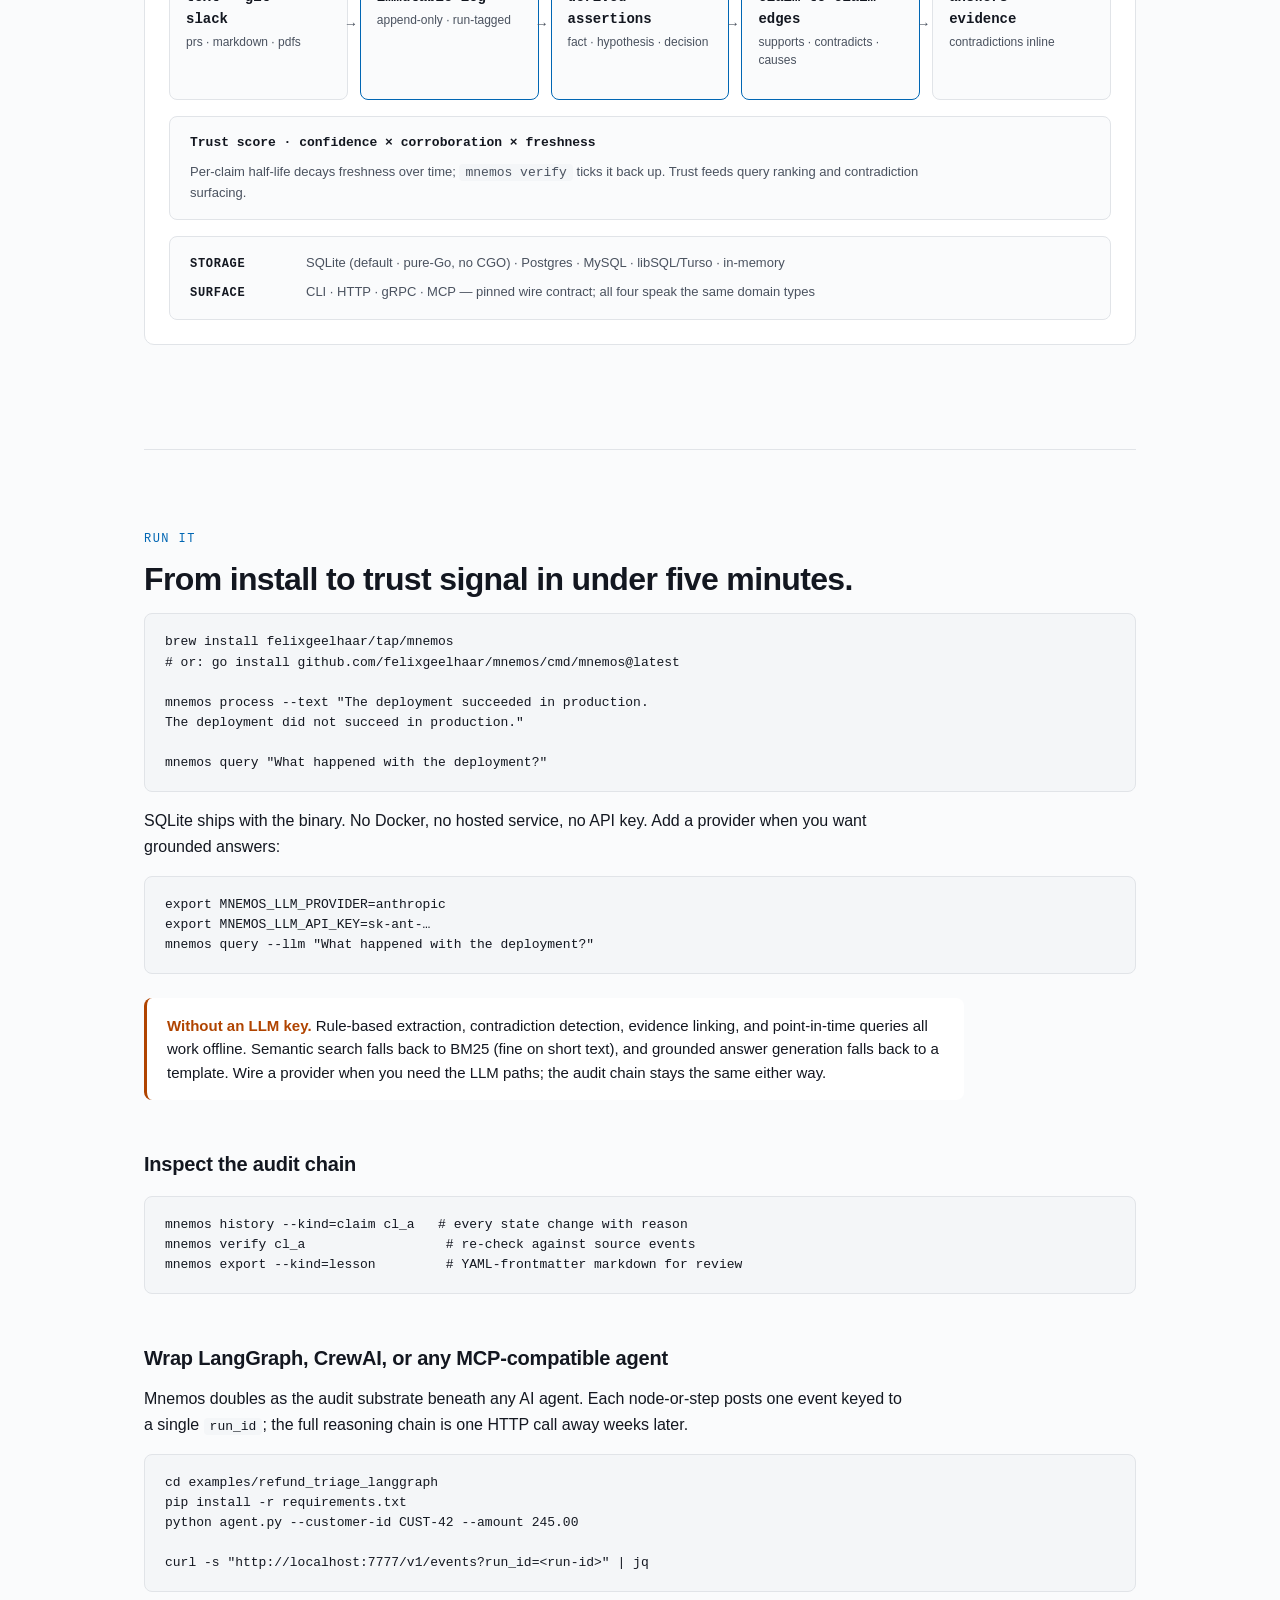
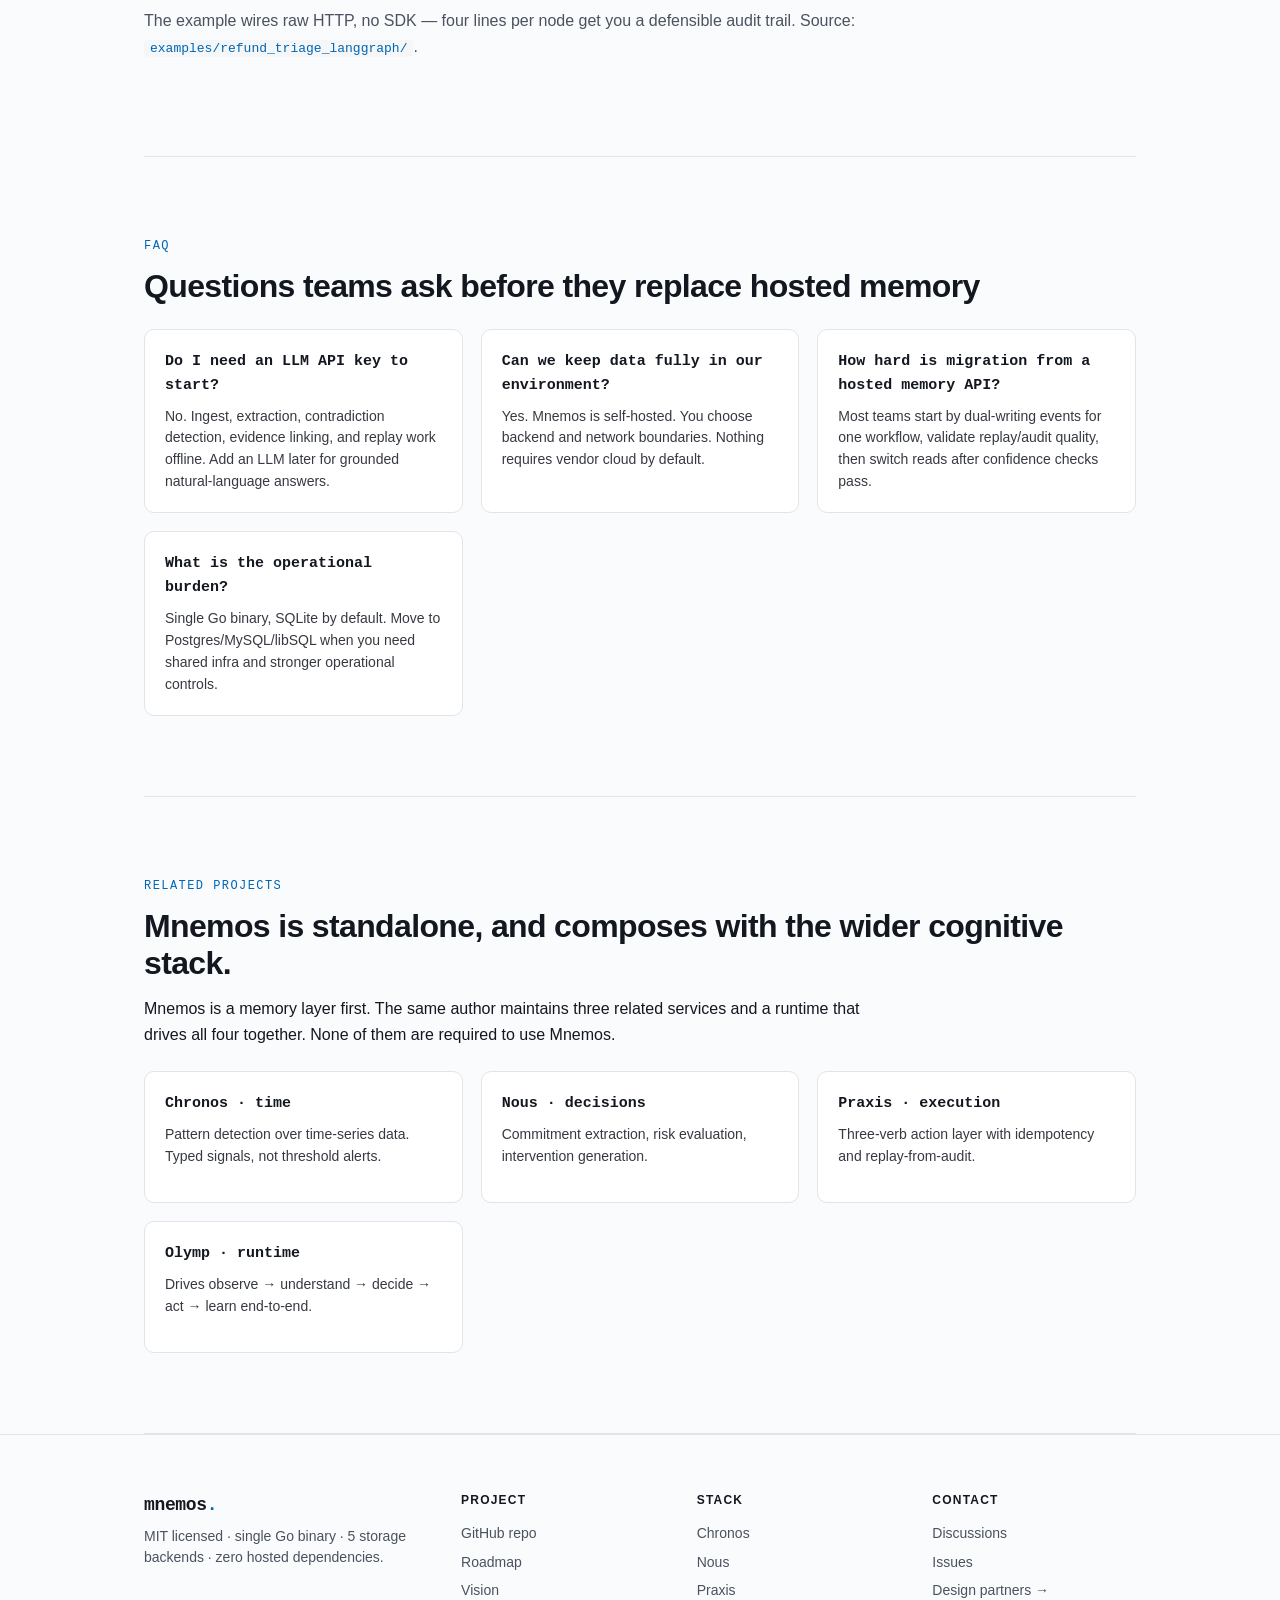
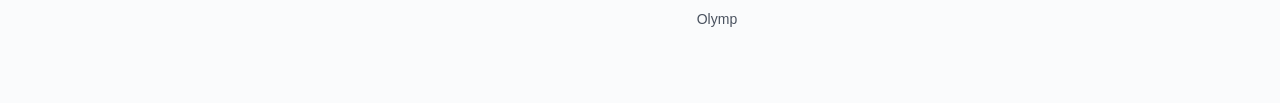
==== commit 0874f2a7: "docs(landing): sharpen category framing and differentiation messaging" ====
--- a/docs/index.html
+++ b/docs/index.html
@@ -30,8 +30,8 @@
 <main id="main" class="wrap">
 
 <section class="hero">
-  <p class="kicker">For AI product and platform teams that need private, auditable memory.</p>
-  <h1>Ship AI memory your team can <span class="accent">defend in production.</span></h1>
+  <p class="kicker">A new category: memory infrastructure for high-trust AI systems.</p>
+  <h1>Stop outsourcing memory. <span class="accent">Own the layer your AI depends on.</span></h1>
   <p class="lede">
     Mnemos is self-hosted memory infrastructure for AI apps. Keep data
     in your environment, preserve evidence per claim, surface contradictions
@@ -52,7 +52,7 @@
   </div>
 
   <p class="hero-proof">
-    Best for teams where wrong memory is expensive: regulated B2B AI, internal copilots, and on-prem agent platforms.
+    Built for teams where wrong memory is a business risk: regulated B2B AI, internal copilots, and on-prem agent platforms.
   </p>
   <div class="use-cases">
     <div><p><strong>Own your memory infrastructure</strong>Single Go binary, MIT license, and storage in your stack.</p></div>
@@ -196,7 +196,7 @@
 
 <section id="vs" aria-labelledby="vs-heading">
   <p class="kicker">Where it fits</p>
-  <h2 id="vs-heading">Choose the memory approach that matches your risk profile.</h2>
+  <h2 id="vs-heading">Most memory tools optimize for convenience. Mnemos optimizes for trust.</h2>
   <p>
     Mnemos is one of several ways to add memory to an AI app. The
     right choice depends on whether you need a hosted SDK, raw
@@ -228,7 +228,7 @@
     <div class="vs-row" role="row">
       <span role="cell"><strong>Mnemos</strong></span>
       <span role="cell">AI memory in stacks that can't leave your servers — regulated, on-prem, air-gapped.</span>
-      <span role="cell">You operate infrastructure (binary + database) in exchange for control.</span>
+      <span role="cell">You operate a binary + database in exchange for ownership, auditability, and no per-call memory tax.</span>
     </div>
   </div>
 
@@ -288,7 +288,7 @@
 
 <section id="run" aria-labelledby="run-heading">
   <p class="kicker">Run it</p>
-  <h2 id="run-heading">From install to first contradiction check in under five minutes.</h2>
+  <h2 id="run-heading">From install to trust signal in under five minutes.</h2>
   <pre><code>brew install felixgeelhaar/tap/mnemos
 # or: go install github.com/felixgeelhaar/mnemos/cmd/mnemos@latest
 
@@ -336,7 +336,7 @@
 
 <section id="faq" aria-labelledby="faq-heading">
   <p class="kicker">FAQ</p>
-  <h2 id="faq-heading">Common rollout questions</h2>
+  <h2 id="faq-heading">Questions teams ask before they replace hosted memory</h2>
   <div class="cols">
     <div class="card">
       <h3>Do I need an LLM API key to start?</h3>
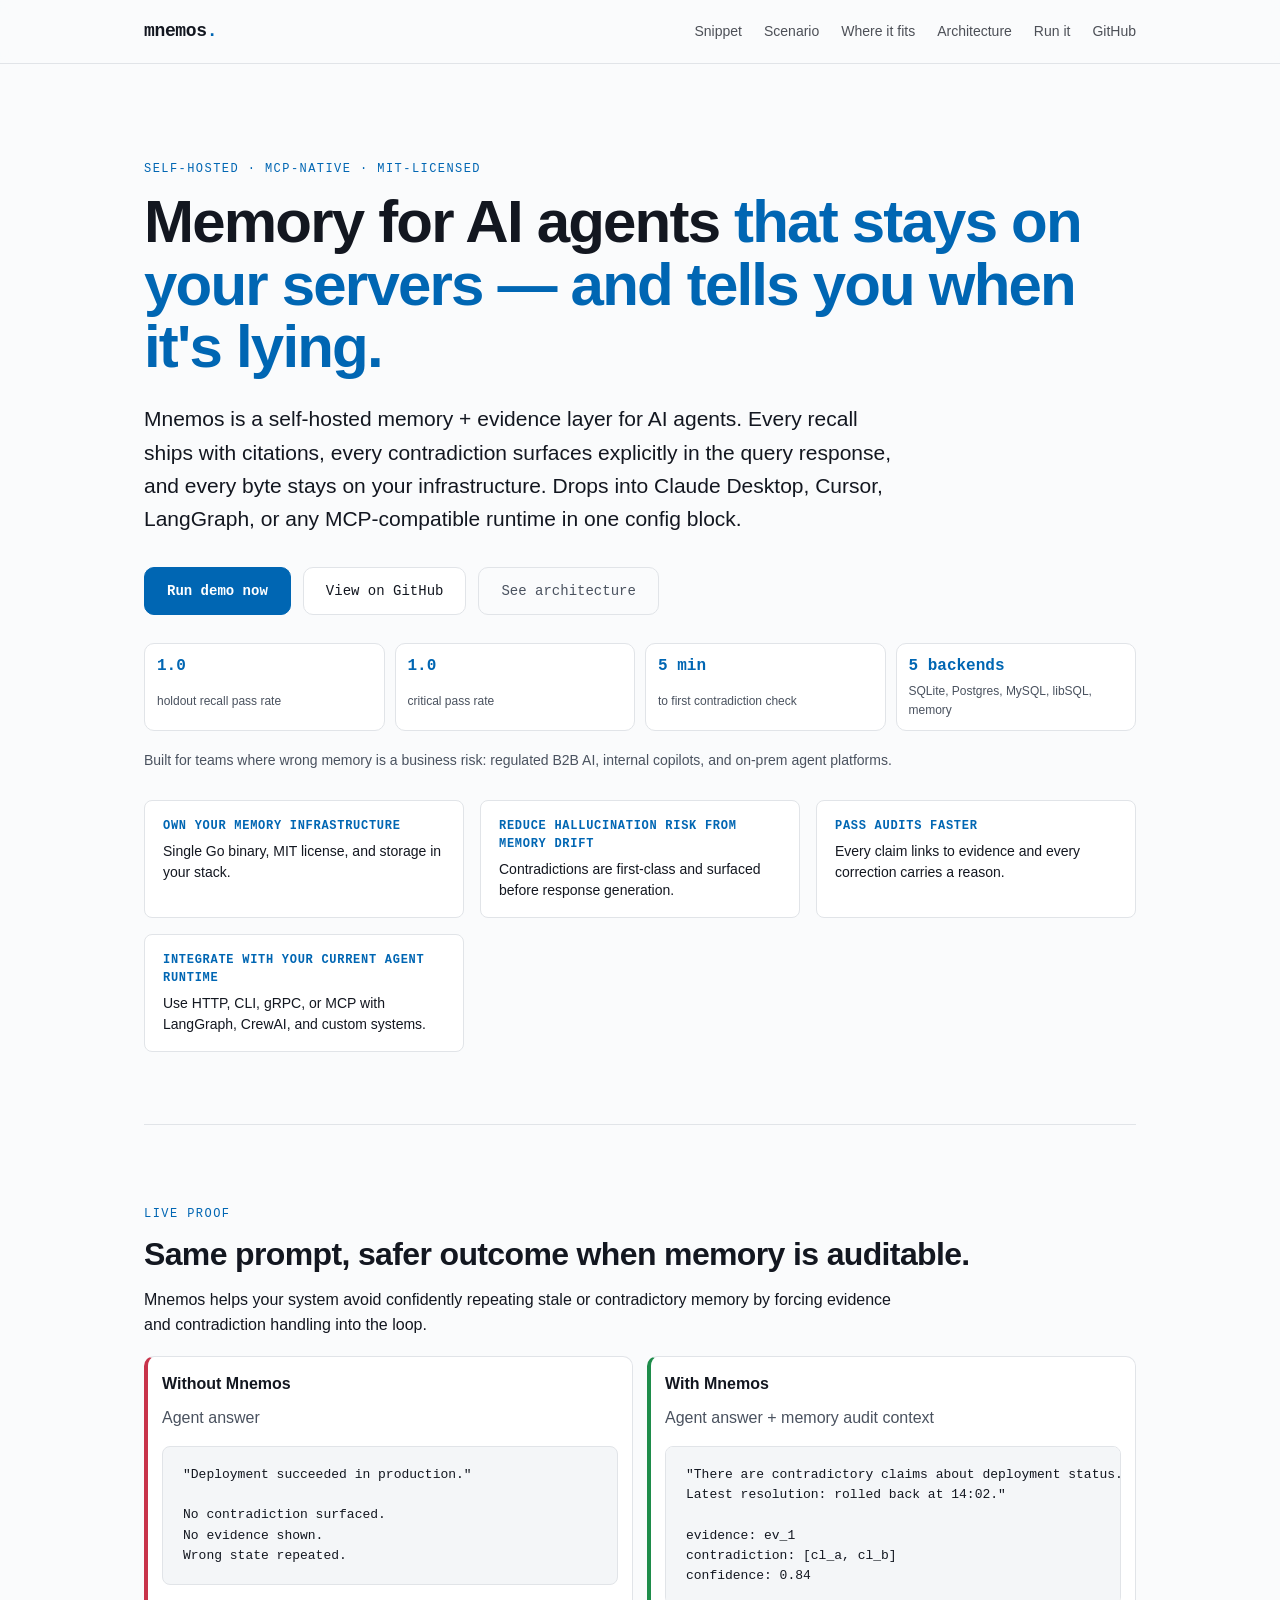
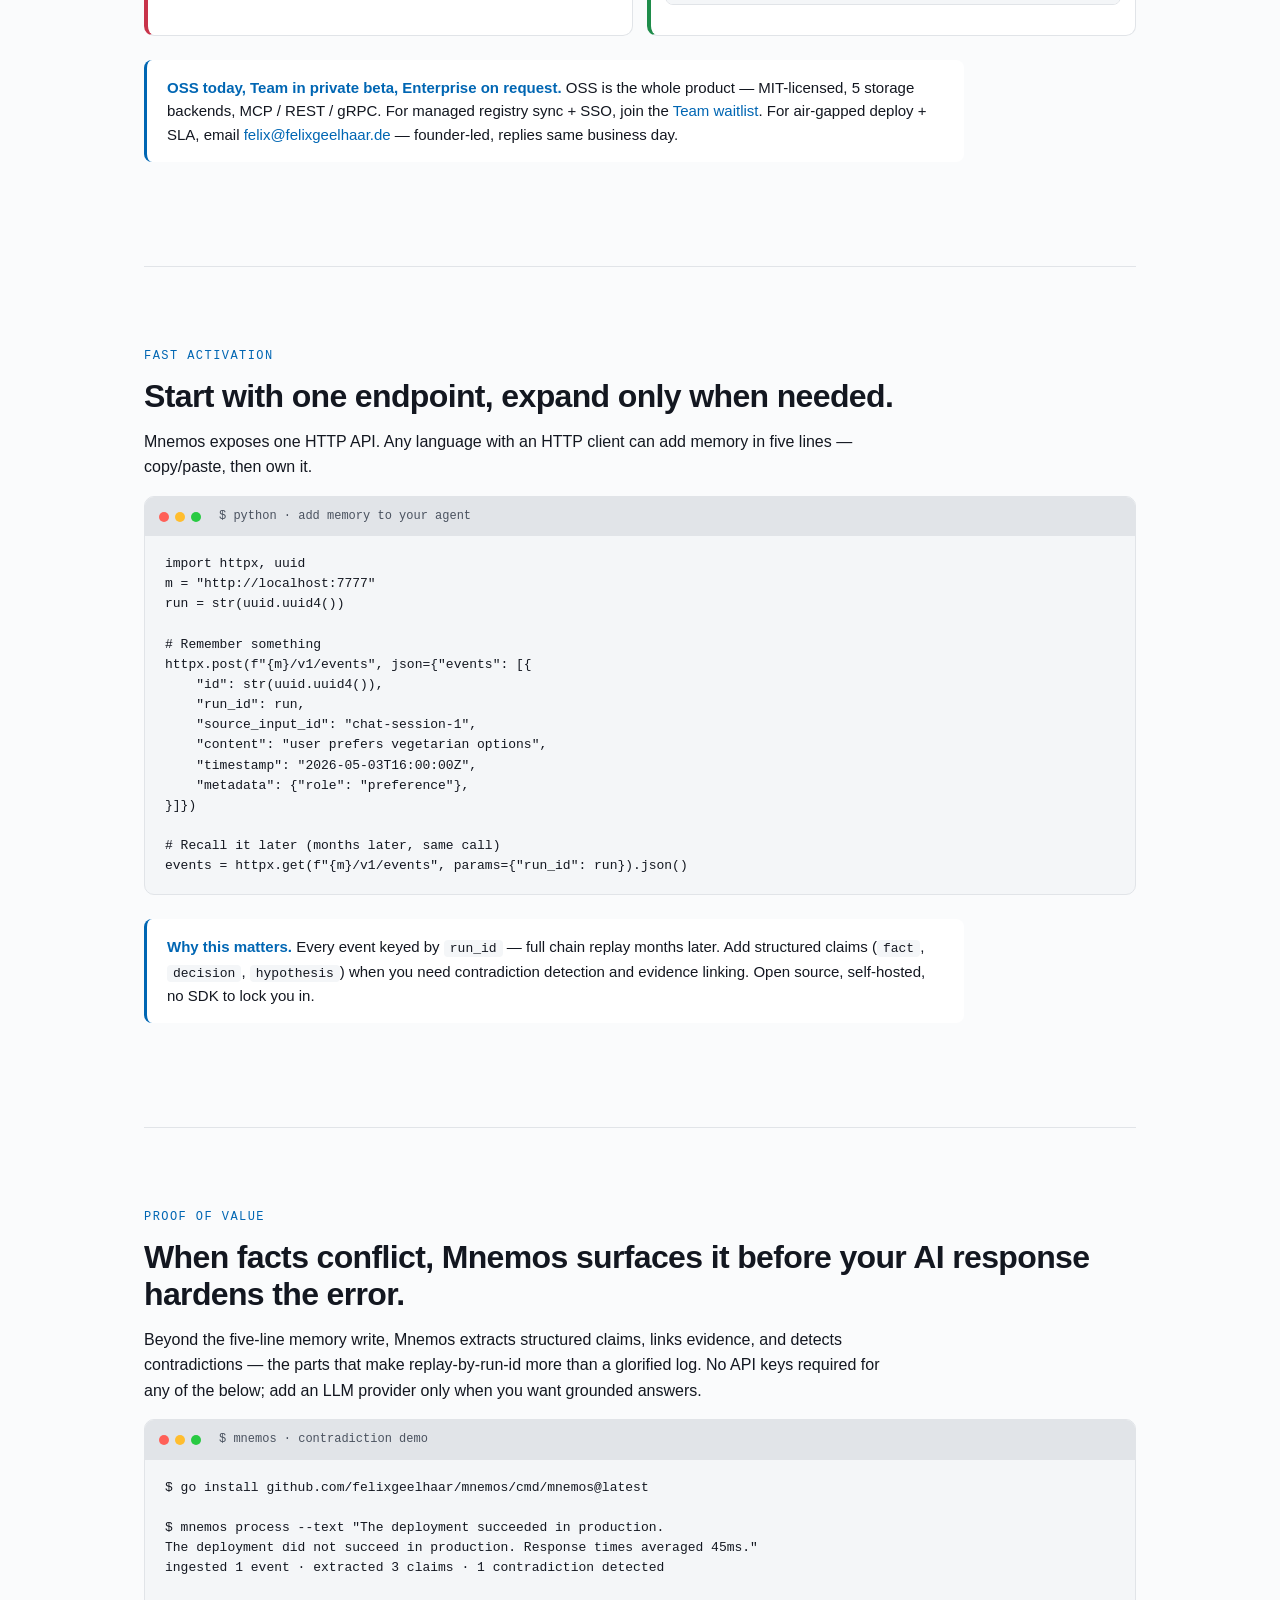
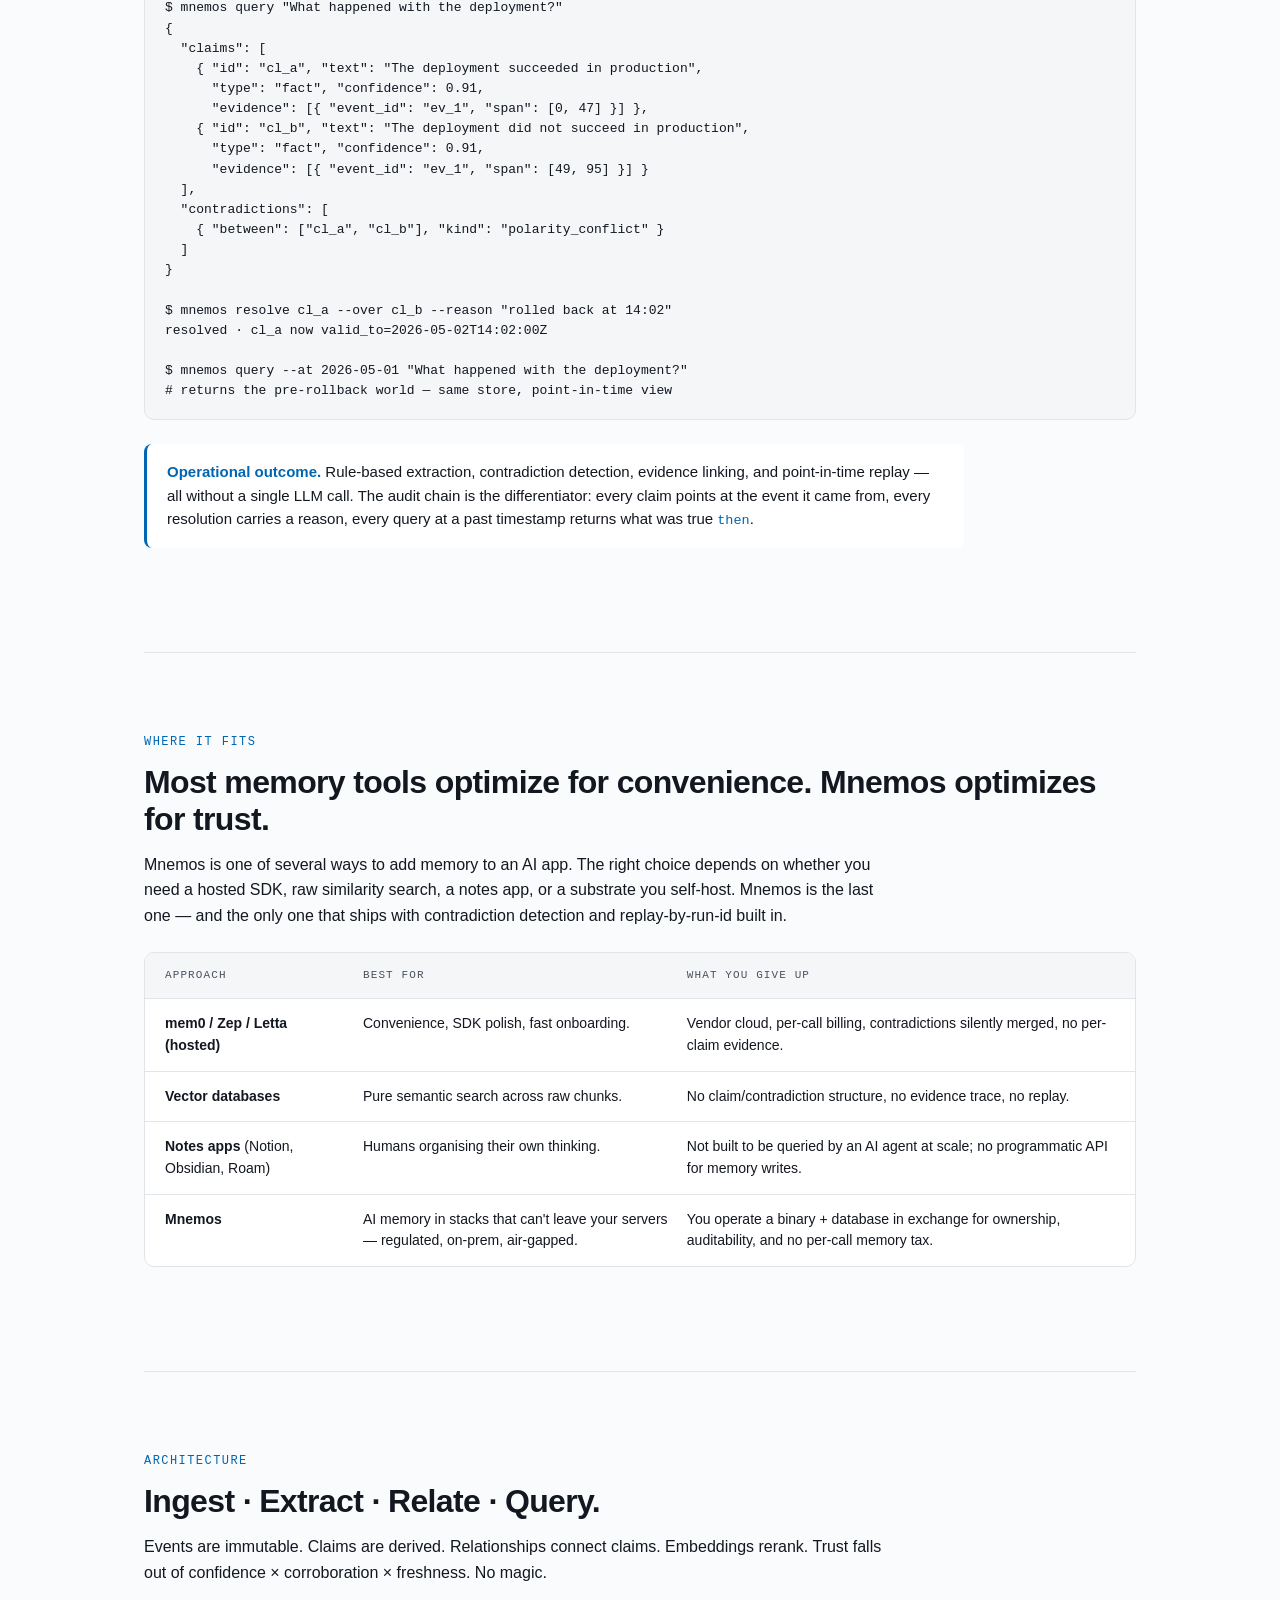
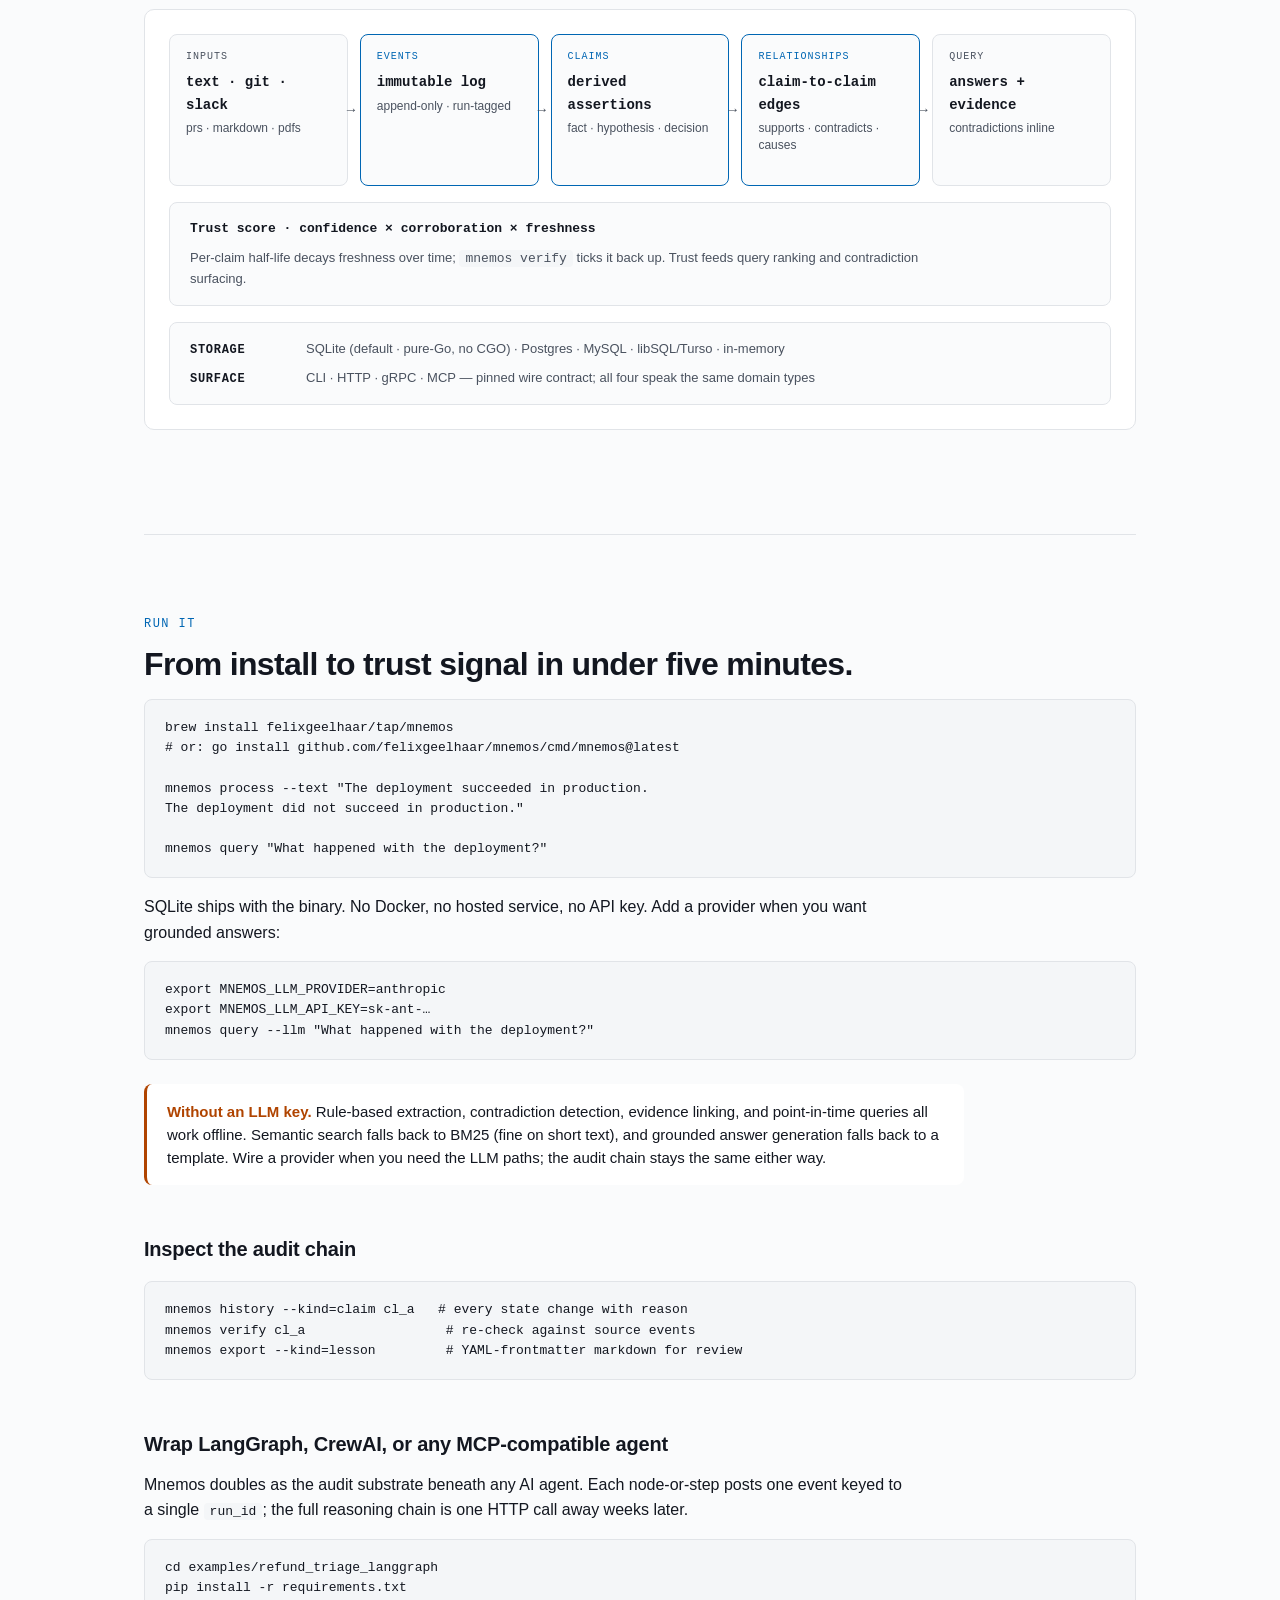
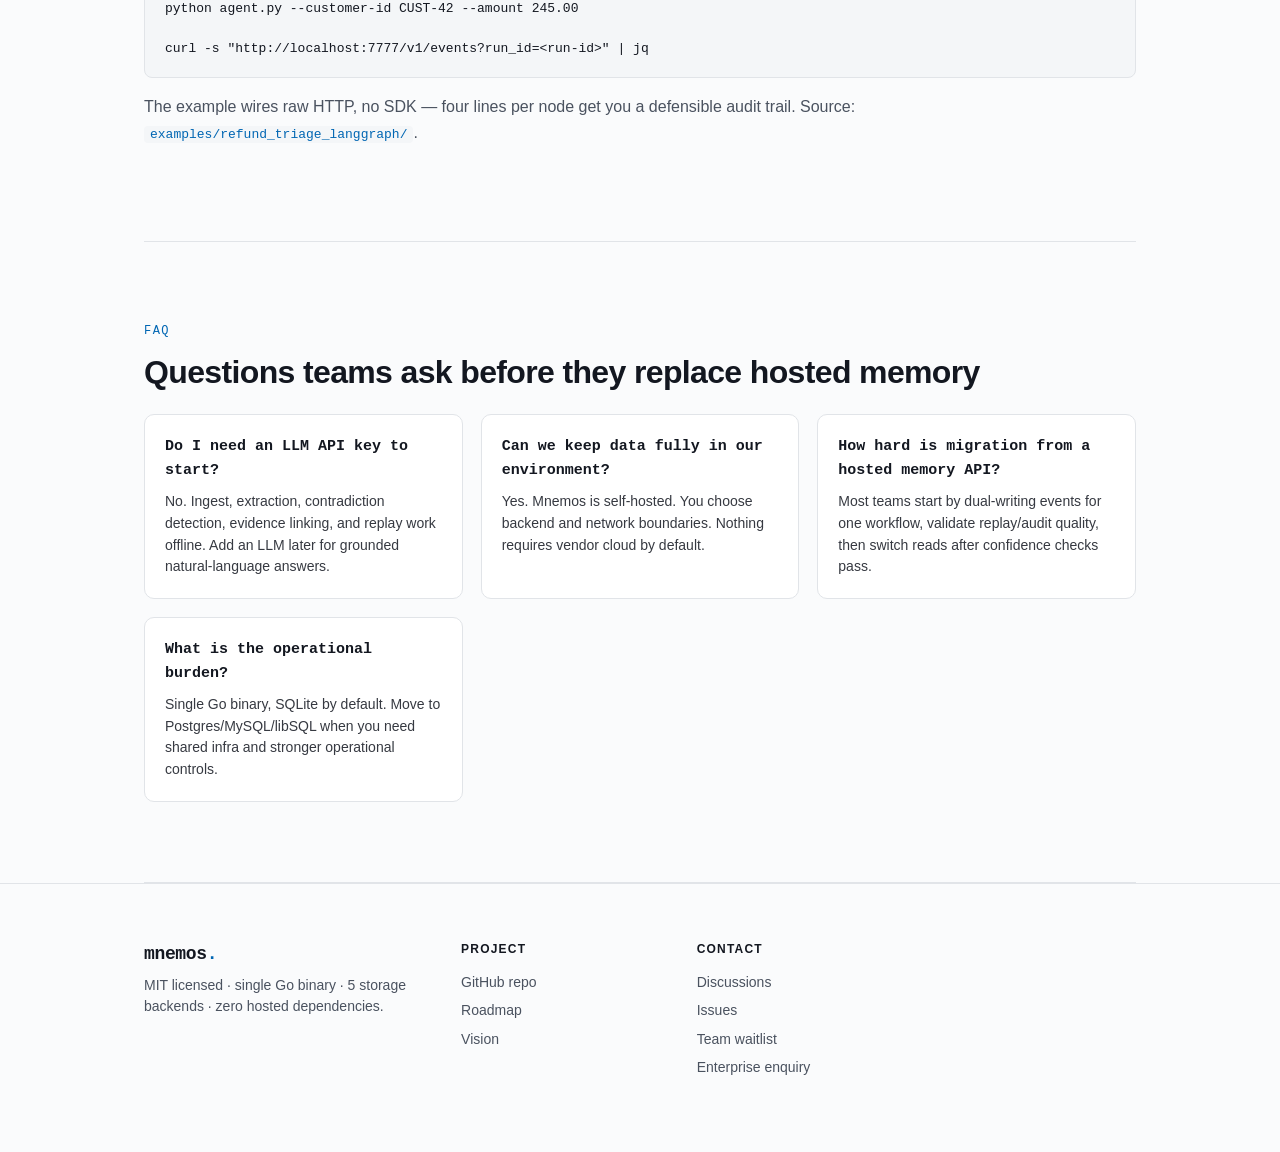
==== commit a8052f1a: "feat(landing): UX-driven sync — single message across docs/ and binary-served pages A UX-expert revi" ====
--- a/docs/index.html
+++ b/docs/index.html
@@ -3,10 +3,10 @@
 <head>
   <meta charset="UTF-8">
   <meta name="viewport" content="width=device-width, initial-scale=1.0">
-  <title>Mnemos — Self-hosted memory for AI apps</title>
-  <meta name="description" content="Self-hosted memory infrastructure for AI teams with strict data boundaries. Own your memory layer, replay decisions with evidence, and catch contradictions before they ship to users.">
-  <meta property="og:title" content="Mnemos — Self-hosted memory for AI apps">
-  <meta property="og:description" content="For teams building AI in regulated or private environments: self-hosted memory, evidence-linked claims, contradiction detection, and auditable replay.">
+  <title>Mnemos — Self-hosted memory + evidence layer for AI agents (MCP-native)</title>
+  <meta name="description" content="Self-hosted memory layer for AI agents. Returns every recall with citations, surfaces contradictions instead of silently overwriting them, drops into Claude Desktop, Cursor, or any MCP runtime in one config block.">
+  <meta property="og:title" content="Mnemos — Memory for AI agents that stays on your servers">
+  <meta property="og:description" content="Self-hosted memory + evidence layer for AI agents. Citations on every recall, contradictions returned in the query response, MCP-native integration with Claude Desktop / Cursor / LangGraph.">
   <link rel="stylesheet" href="styles.css">
 </head>
 <body>
@@ -30,13 +30,13 @@
 <main id="main" class="wrap">
 
 <section class="hero">
-  <p class="kicker">A new category: memory infrastructure for high-trust AI systems.</p>
-  <h1>Stop outsourcing memory. <span class="accent">Own the layer your AI depends on.</span></h1>
+  <p class="kicker">Self-hosted · MCP-native · MIT-licensed</p>
+  <h1>Memory for AI agents <span class="accent">that stays on your servers — and tells you when it's lying.</span></h1>
   <p class="lede">
-    Mnemos is self-hosted memory infrastructure for AI apps. Keep data
-    in your environment, preserve evidence per claim, surface contradictions
-    before the model answers, and replay decision history months later.
-    No managed vendor dependency required.
+    Mnemos is a self-hosted memory + evidence layer for AI agents. Every recall ships with citations,
+    every contradiction surfaces explicitly in the query response, and every byte stays on your
+    infrastructure. Drops into Claude Desktop, Cursor, LangGraph, or any MCP-compatible runtime
+    in one config block.
   </p>
   <div class="cta-row">
     <a class="cta primary" href="#run">Run demo now</a>
@@ -92,10 +92,13 @@
   </div>
 
   <div class="callout">
-    <strong>Design partner program.</strong>
-    If you're shipping AI in a regulated or high-risk workflow, email
-    <a href="mailto:felix.geelhaar@gmail.com?subject=Mnemos%20Design%20Partner">felix.geelhaar@gmail.com</a>
-    for a 30-minute architecture review and rollout plan.
+    <strong>OSS today, Team in private beta, Enterprise on request.</strong>
+    OSS is the whole product — MIT-licensed, 5 storage backends, MCP / REST / gRPC.
+    For managed registry sync + SSO, join the
+    <a href="mailto:felix@felixgeelhaar.de?subject=Mnemos%20Team%20waitlist">Team waitlist</a>.
+    For air-gapped deploy + SLA, email
+    <a href="mailto:felix@felixgeelhaar.de?subject=Mnemos%20Enterprise%20enquiry">felix@felixgeelhaar.de</a>
+    — founder-led, replies same business day.
   </div>
 </section>
 
@@ -211,9 +214,9 @@
       <span role="columnheader">What you give up</span>
     </div>
     <div class="vs-row" role="row">
-      <span role="cell"><strong>Hosted AI memory services</strong></span>
-      <span role="cell">Fast onboarding, consumer apps, no data residency constraints.</span>
-      <span role="cell">Vendor cloud lock-in, per-call billing, customer data leaves your infra.</span>
+      <span role="cell"><strong>mem0 / Zep / Letta (hosted)</strong></span>
+      <span role="cell">Convenience, SDK polish, fast onboarding.</span>
+      <span role="cell">Vendor cloud, per-call billing, contradictions silently merged, no per-claim evidence.</span>
     </div>
     <div class="vs-row" role="row">
       <span role="cell"><strong>Vector databases</strong></span>
@@ -357,22 +360,6 @@
   </div>
 </section>
 
-<section id="stack" aria-labelledby="stack-heading">
-  <p class="kicker">Related projects</p>
-  <h2 id="stack-heading">Mnemos is standalone, and composes with the wider cognitive stack.</h2>
-  <p>
-    Mnemos is a memory layer first. The same author maintains three
-    related services and a runtime that drives all four together.
-    None of them are required to use Mnemos.
-  </p>
-  <div class="cols">
-    <div class="card"><h3><a href="https://felixgeelhaar.github.io/chronos/">Chronos · time</a></h3><p>Pattern detection over time-series data. Typed signals, not threshold alerts.</p></div>
-    <div class="card"><h3><a href="https://felixgeelhaar.github.io/nous/">Nous · decisions</a></h3><p>Commitment extraction, risk evaluation, intervention generation.</p></div>
-    <div class="card"><h3><a href="https://felixgeelhaar.github.io/praxis/">Praxis · execution</a></h3><p>Three-verb action layer with idempotency and replay-from-audit.</p></div>
-    <div class="card"><h3><a href="https://felixgeelhaar.github.io/olymp/">Olymp · runtime</a></h3><p>Drives observe → understand → decide → act → learn end-to-end.</p></div>
-  </div>
-</section>
-
 </main>
 
 <footer>
@@ -390,20 +377,12 @@
       </ul>
     </div>
     <div>
-      <h4>Stack</h4>
-      <ul>
-        <li><a href="https://felixgeelhaar.github.io/chronos/">Chronos</a></li>
-        <li><a href="https://felixgeelhaar.github.io/nous/">Nous</a></li>
-        <li><a href="https://felixgeelhaar.github.io/praxis/">Praxis</a></li>
-        <li><a href="https://felixgeelhaar.github.io/olymp/">Olymp</a></li>
-      </ul>
-    </div>
-    <div>
       <h4>Contact</h4>
       <ul>
         <li><a href="https://github.com/felixgeelhaar/mnemos/discussions">Discussions</a></li>
         <li><a href="https://github.com/felixgeelhaar/mnemos/issues">Issues</a></li>
-        <li><a href="mailto:felix.geelhaar@gmail.com">Design partners →</a></li>
+        <li><a href="mailto:felix@felixgeelhaar.de?subject=Mnemos%20Team%20waitlist">Team waitlist</a></li>
+        <li><a href="mailto:felix@felixgeelhaar.de?subject=Mnemos%20Enterprise%20enquiry">Enterprise enquiry</a></li>
       </ul>
     </div>
   </div>
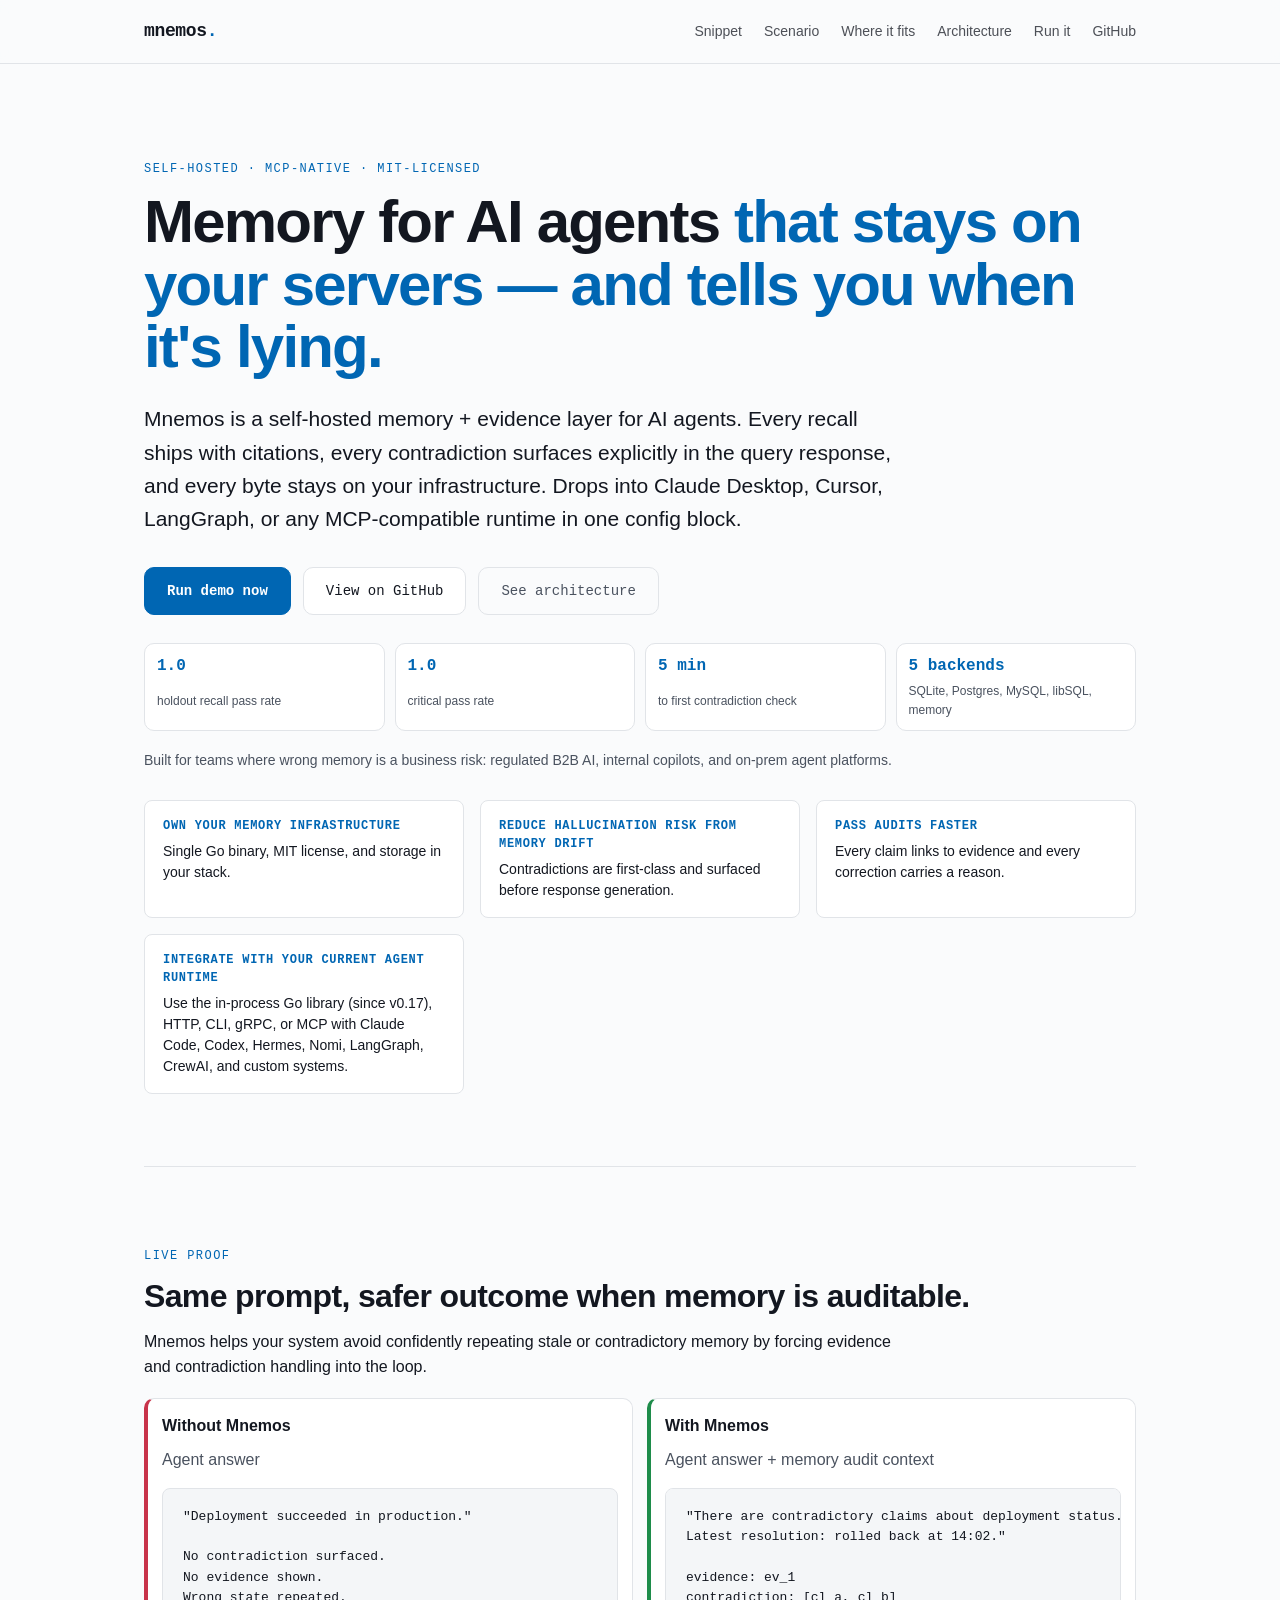
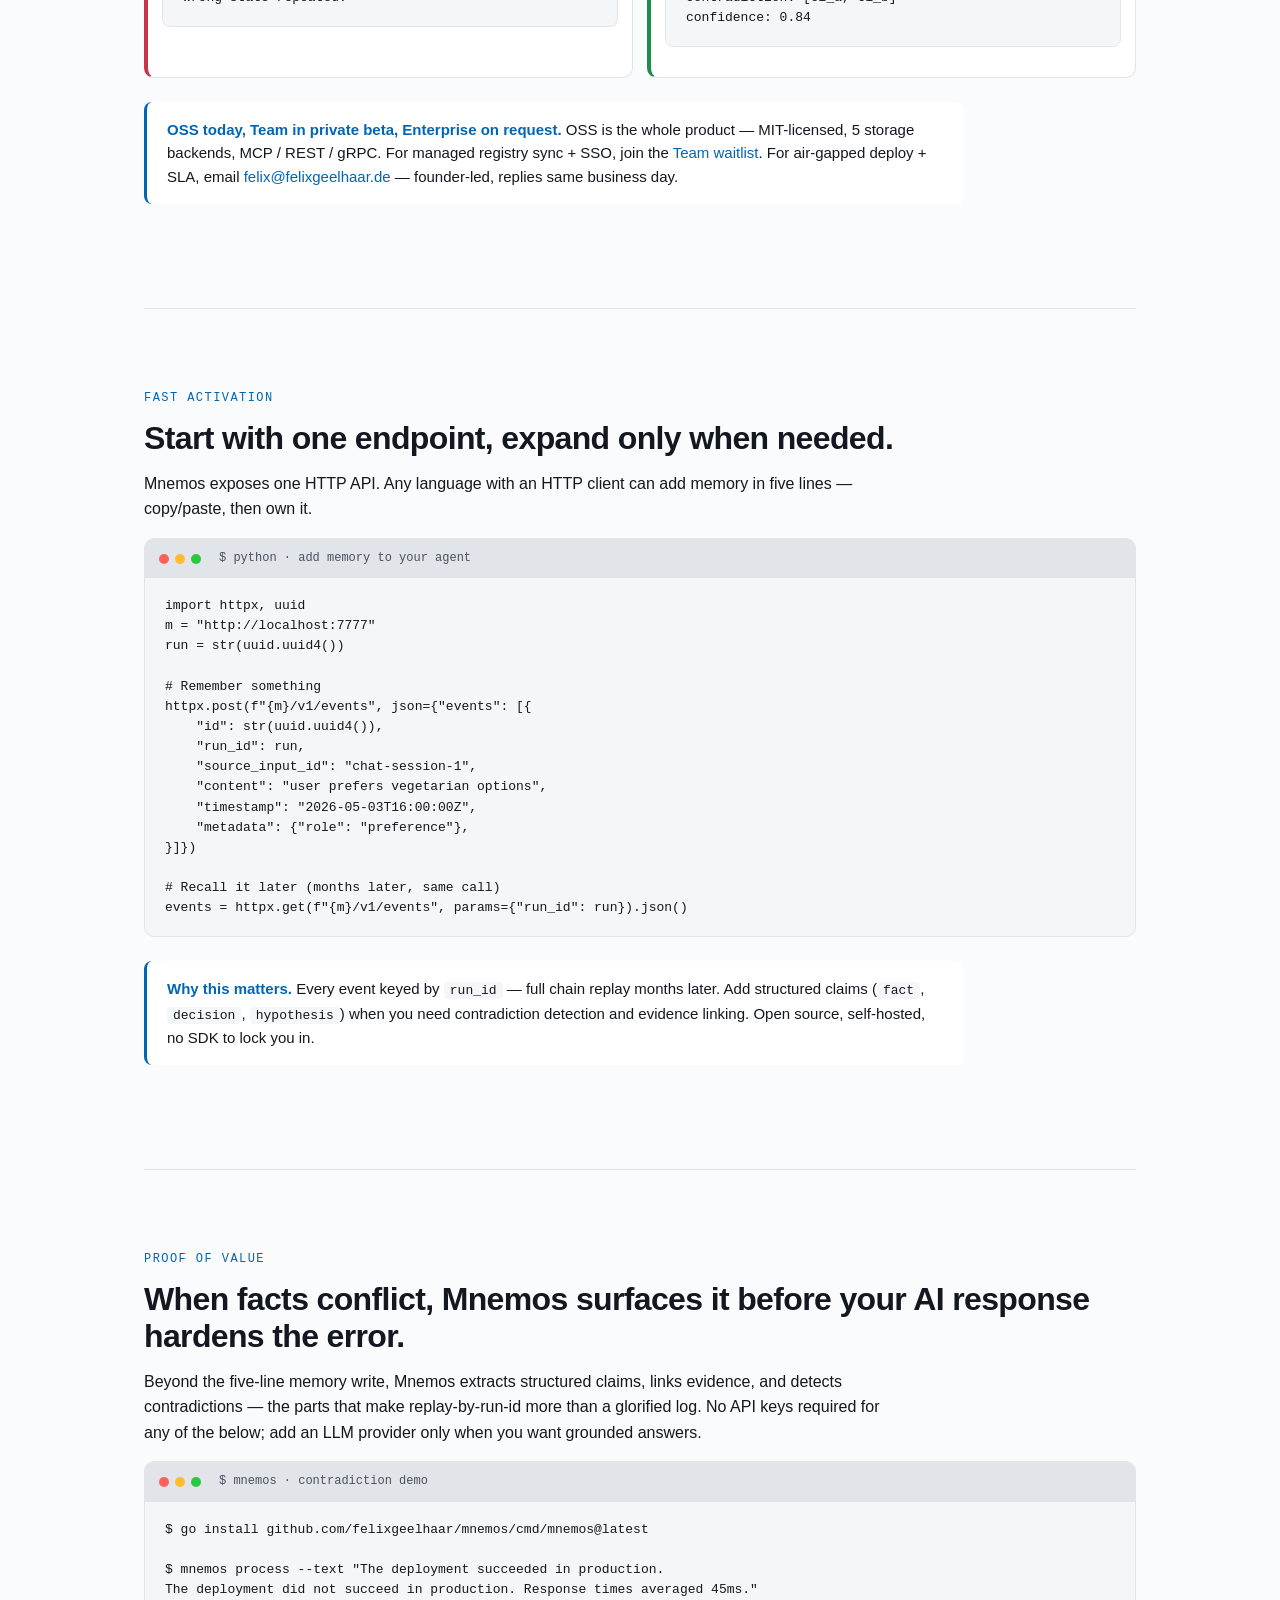
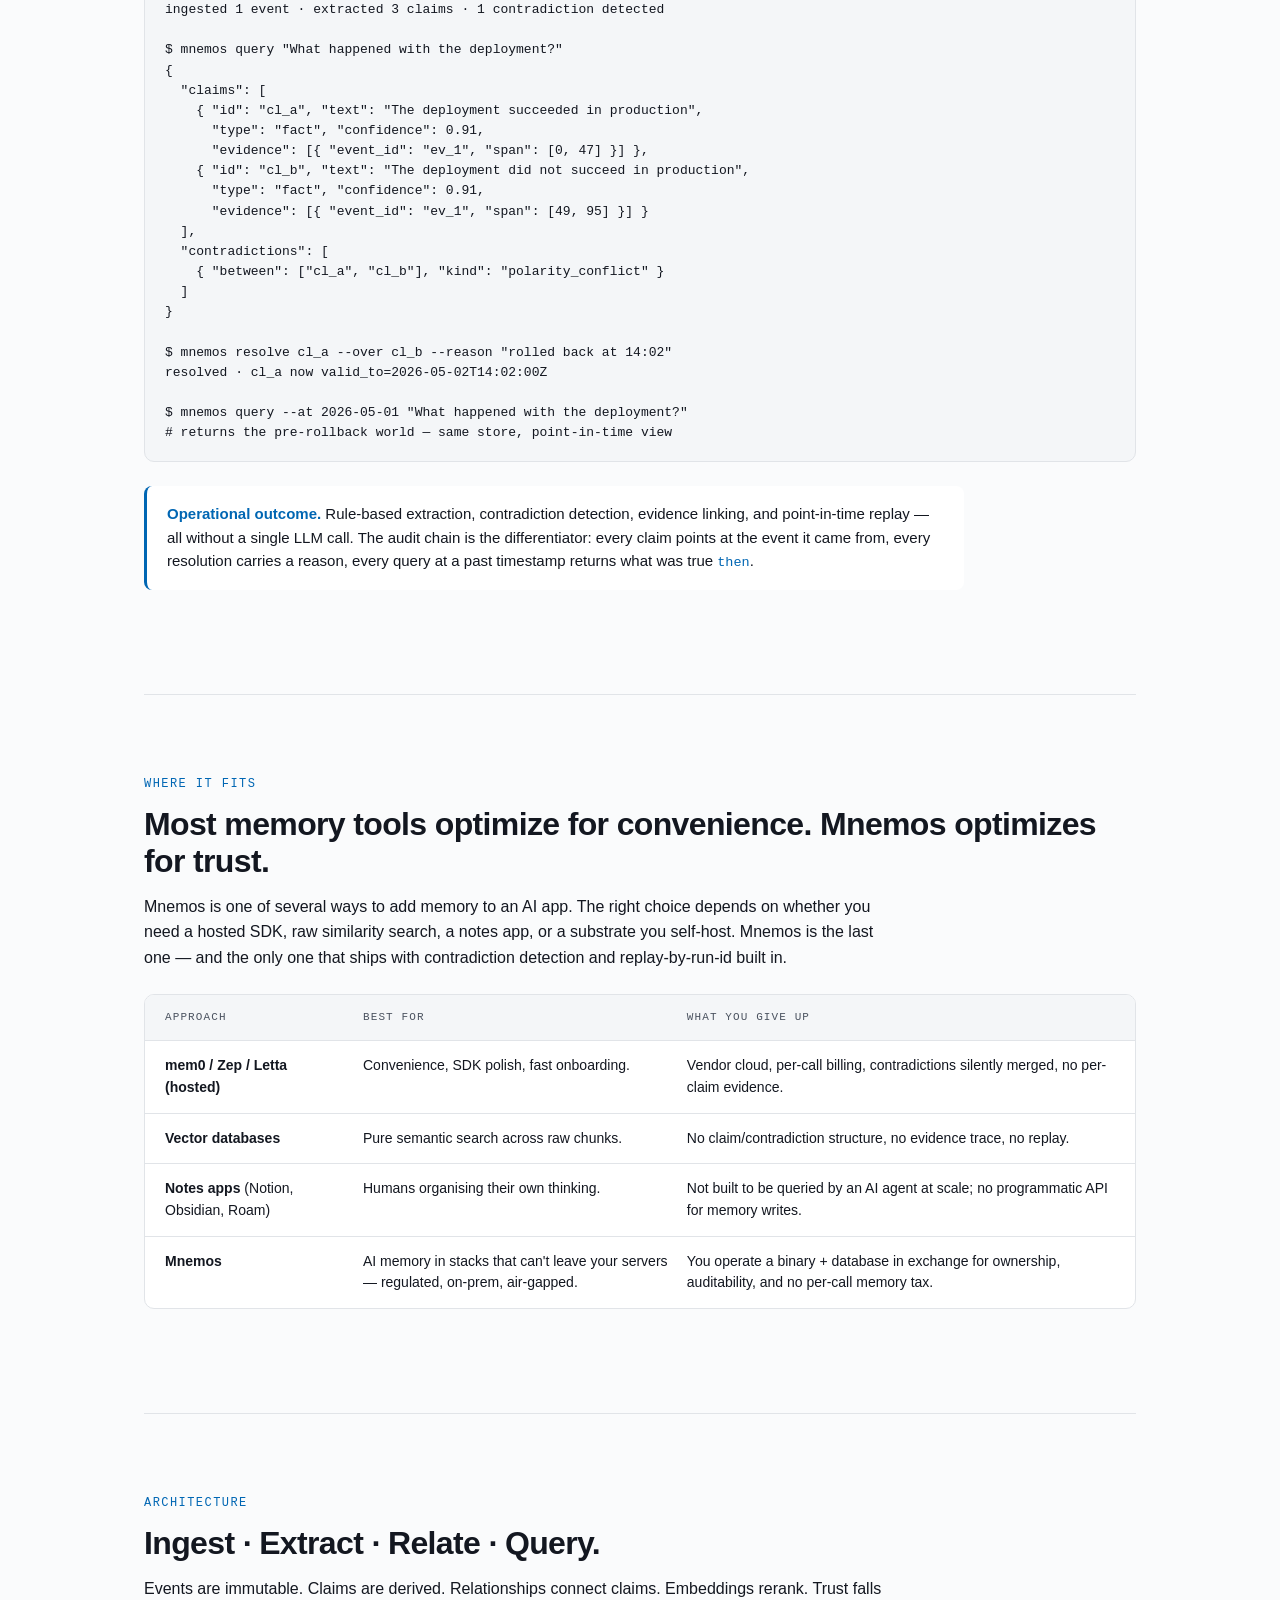
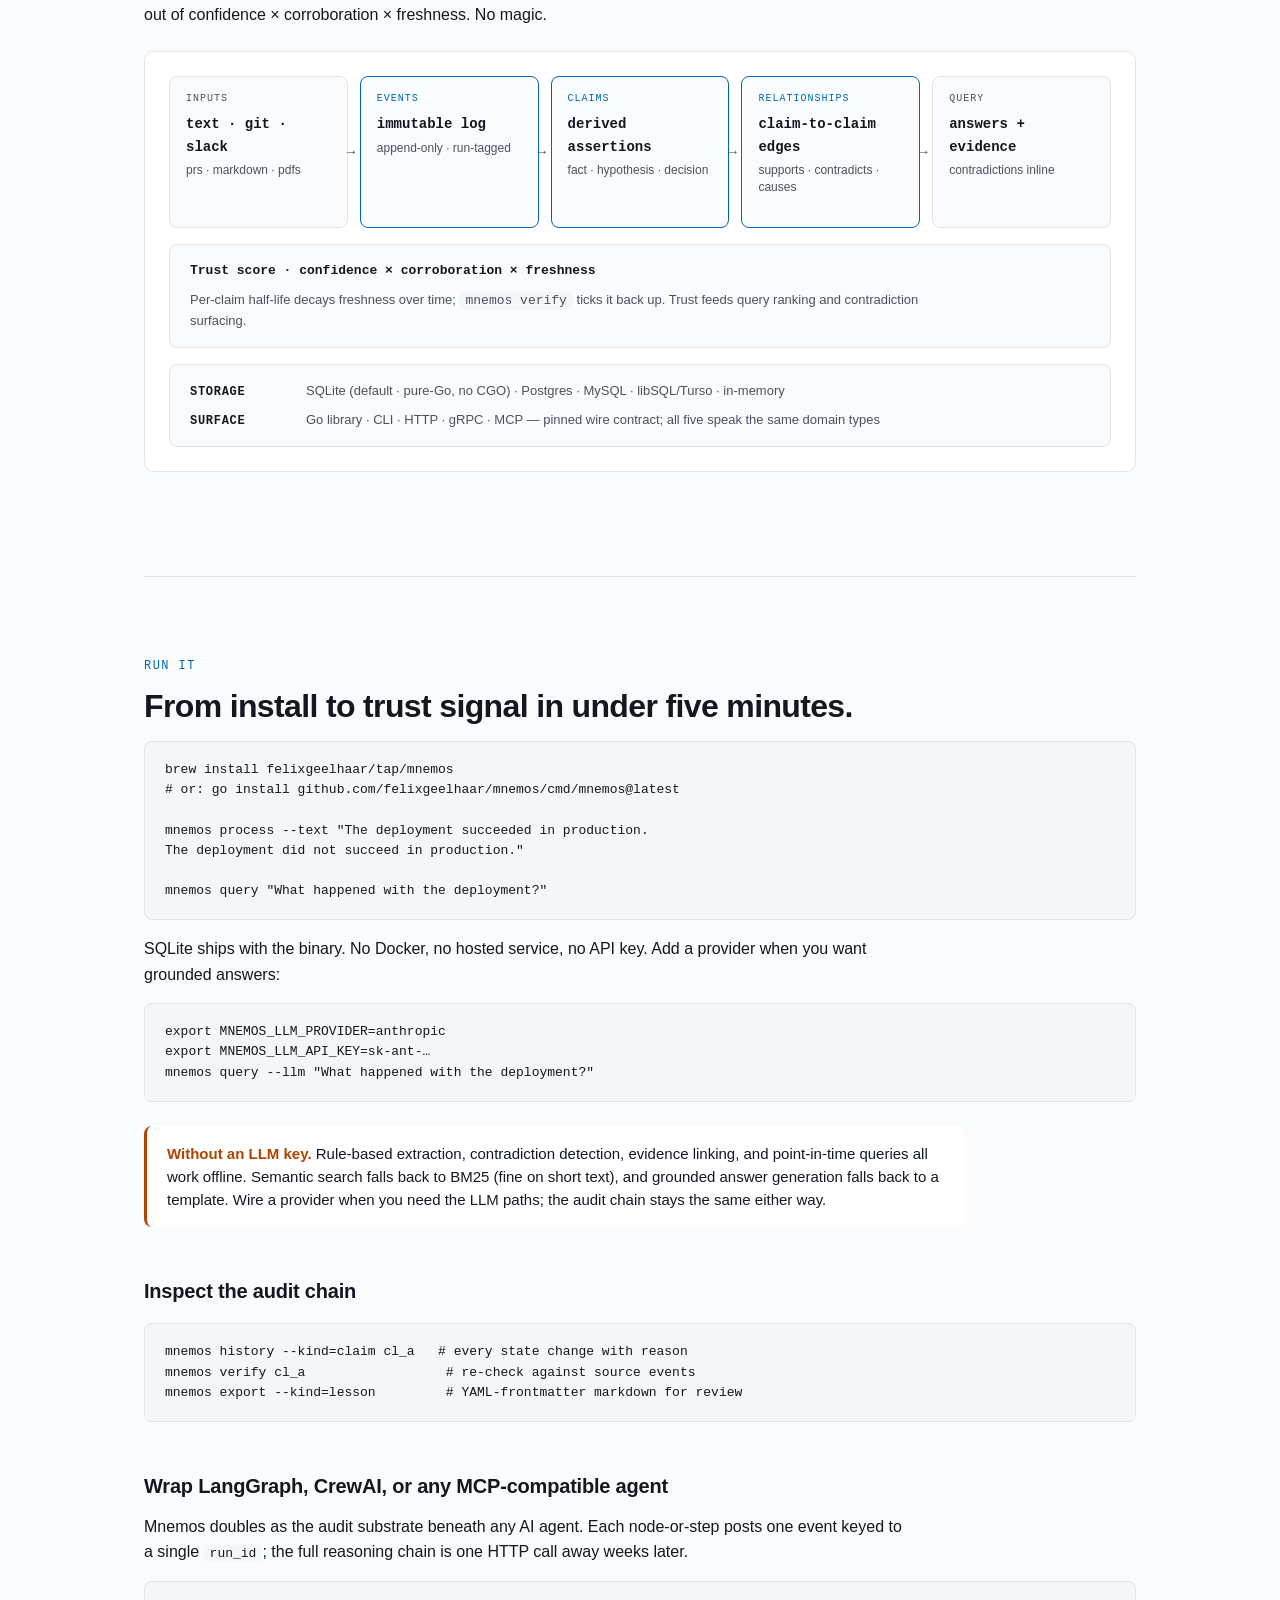
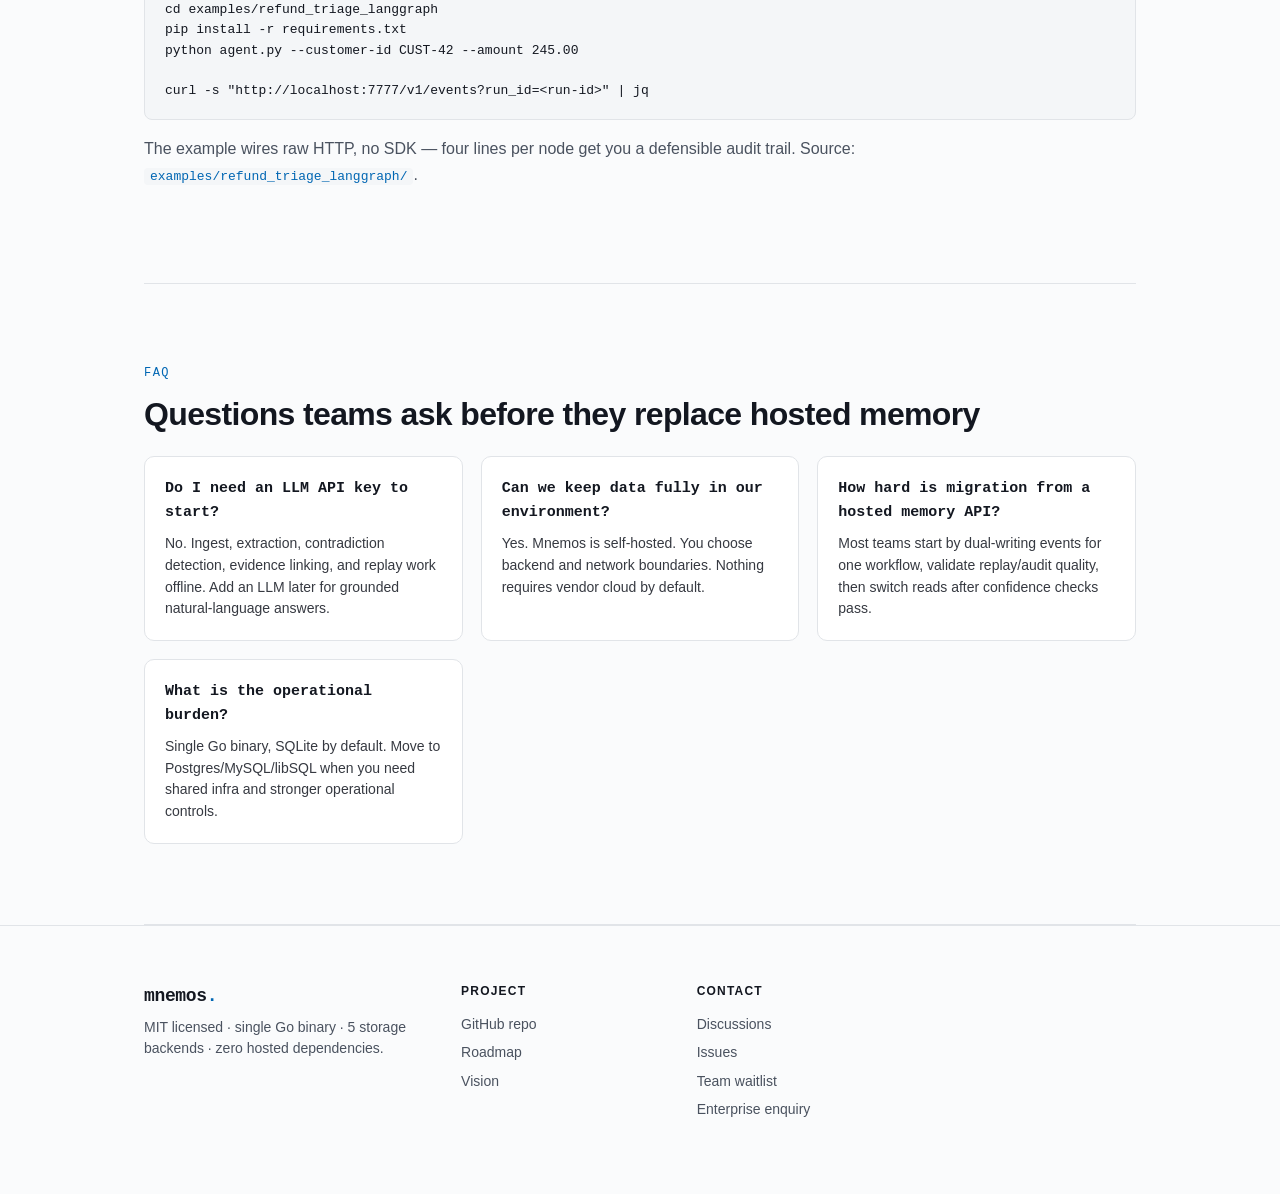
==== commit 667c0758: "docs(site): refresh GH Pages for v0.17.1 (#62) - docs/library.md: version banner now reads v0.17.0 (" ====
--- a/docs/index.html
+++ b/docs/index.html
@@ -58,7 +58,7 @@
     <div><p><strong>Own your memory infrastructure</strong>Single Go binary, MIT license, and storage in your stack.</p></div>
     <div><p><strong>Reduce hallucination risk from memory drift</strong>Contradictions are first-class and surfaced before response generation.</p></div>
     <div><p><strong>Pass audits faster</strong>Every claim links to evidence and every correction carries a reason.</p></div>
-    <div><p><strong>Integrate with your current agent runtime</strong>Use HTTP, CLI, gRPC, or MCP with LangGraph, CrewAI, and custom systems.</p></div>
+    <div><p><strong>Integrate with your current agent runtime</strong>Use the in-process Go library (since v0.17), HTTP, CLI, gRPC, or MCP with Claude Code, Codex, Hermes, Nomi, LangGraph, CrewAI, and custom systems.</p></div>
   </div>
 </section>
 
@@ -283,7 +283,7 @@
     <div class="pipe-band">
       <div class="row">
         <strong>Storage</strong><span>SQLite (default · pure-Go, no CGO) · Postgres · MySQL · libSQL/Turso · in-memory</span>
-        <strong>Surface</strong><span>CLI · HTTP · gRPC · MCP — pinned wire contract; all four speak the same domain types</span>
+        <strong>Surface</strong><span>Go library · CLI · HTTP · gRPC · MCP — pinned wire contract; all five speak the same domain types</span>
       </div>
     </div>
   </div>
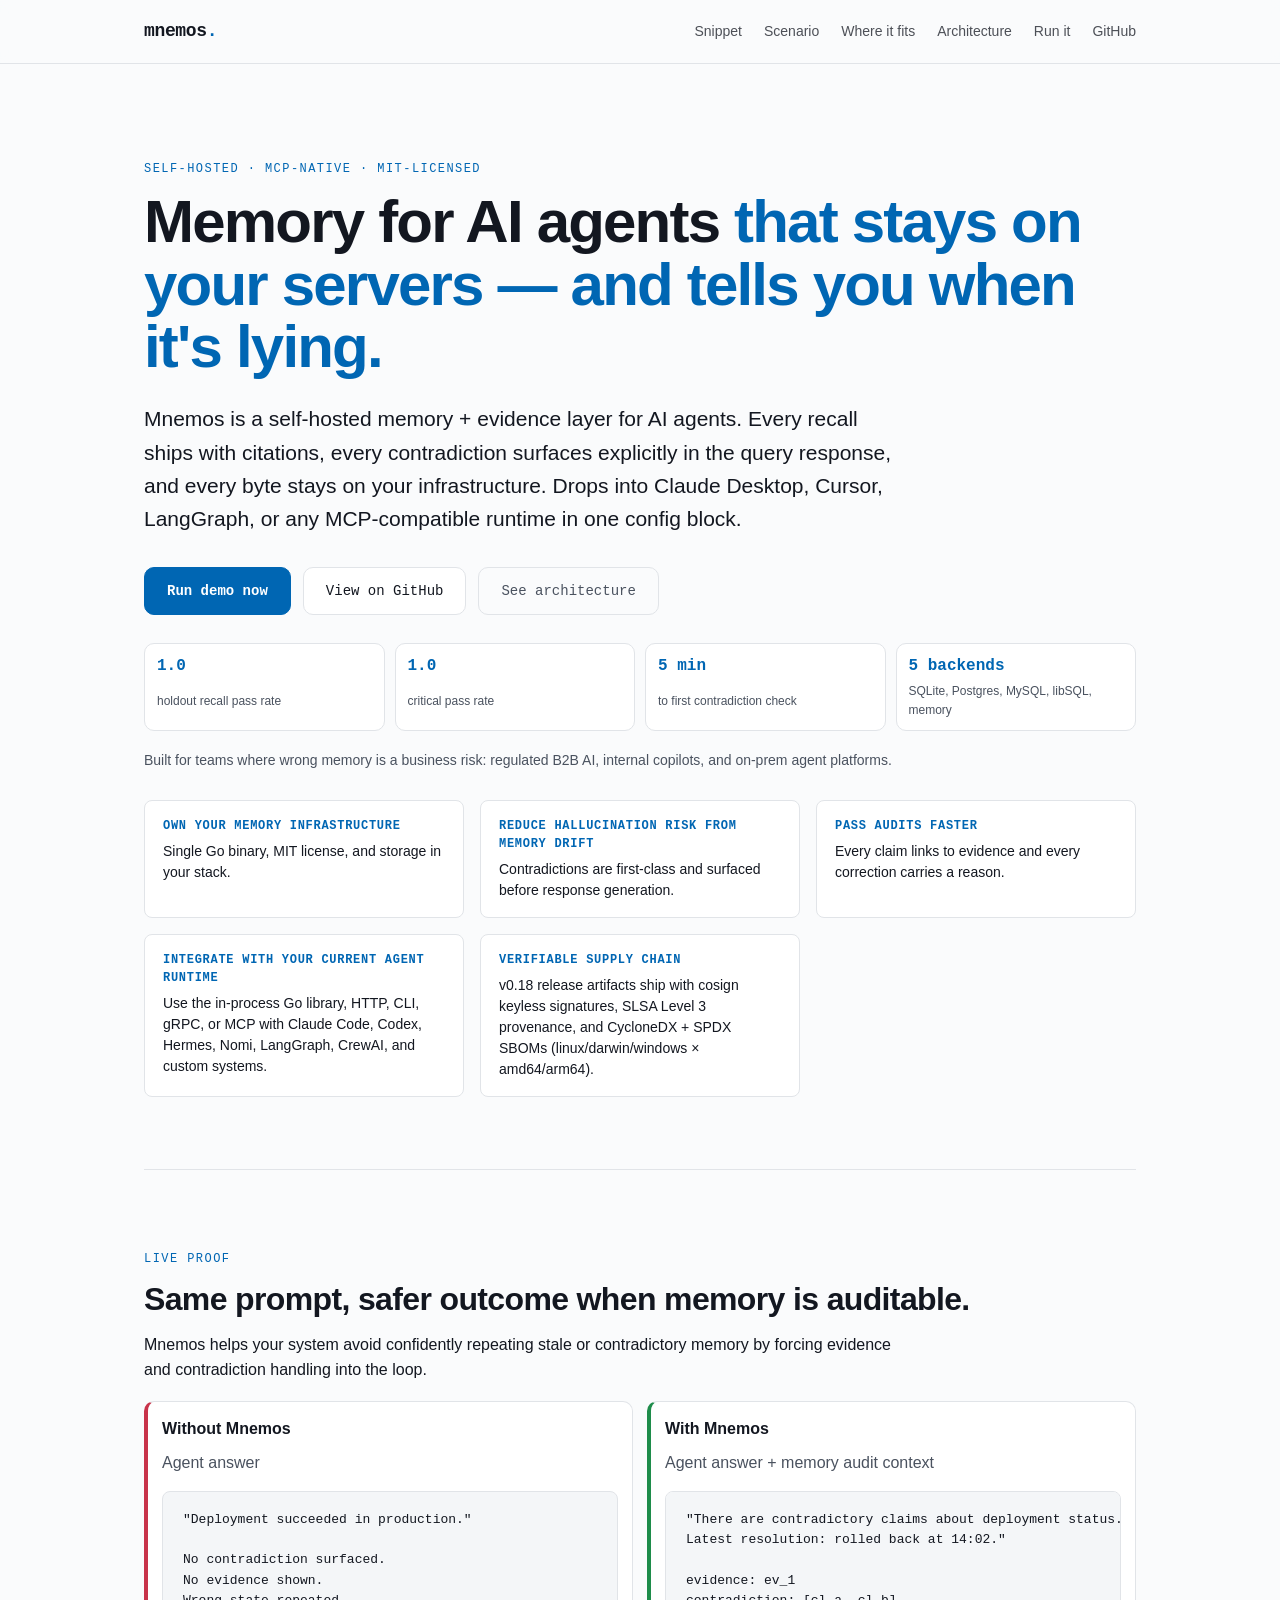
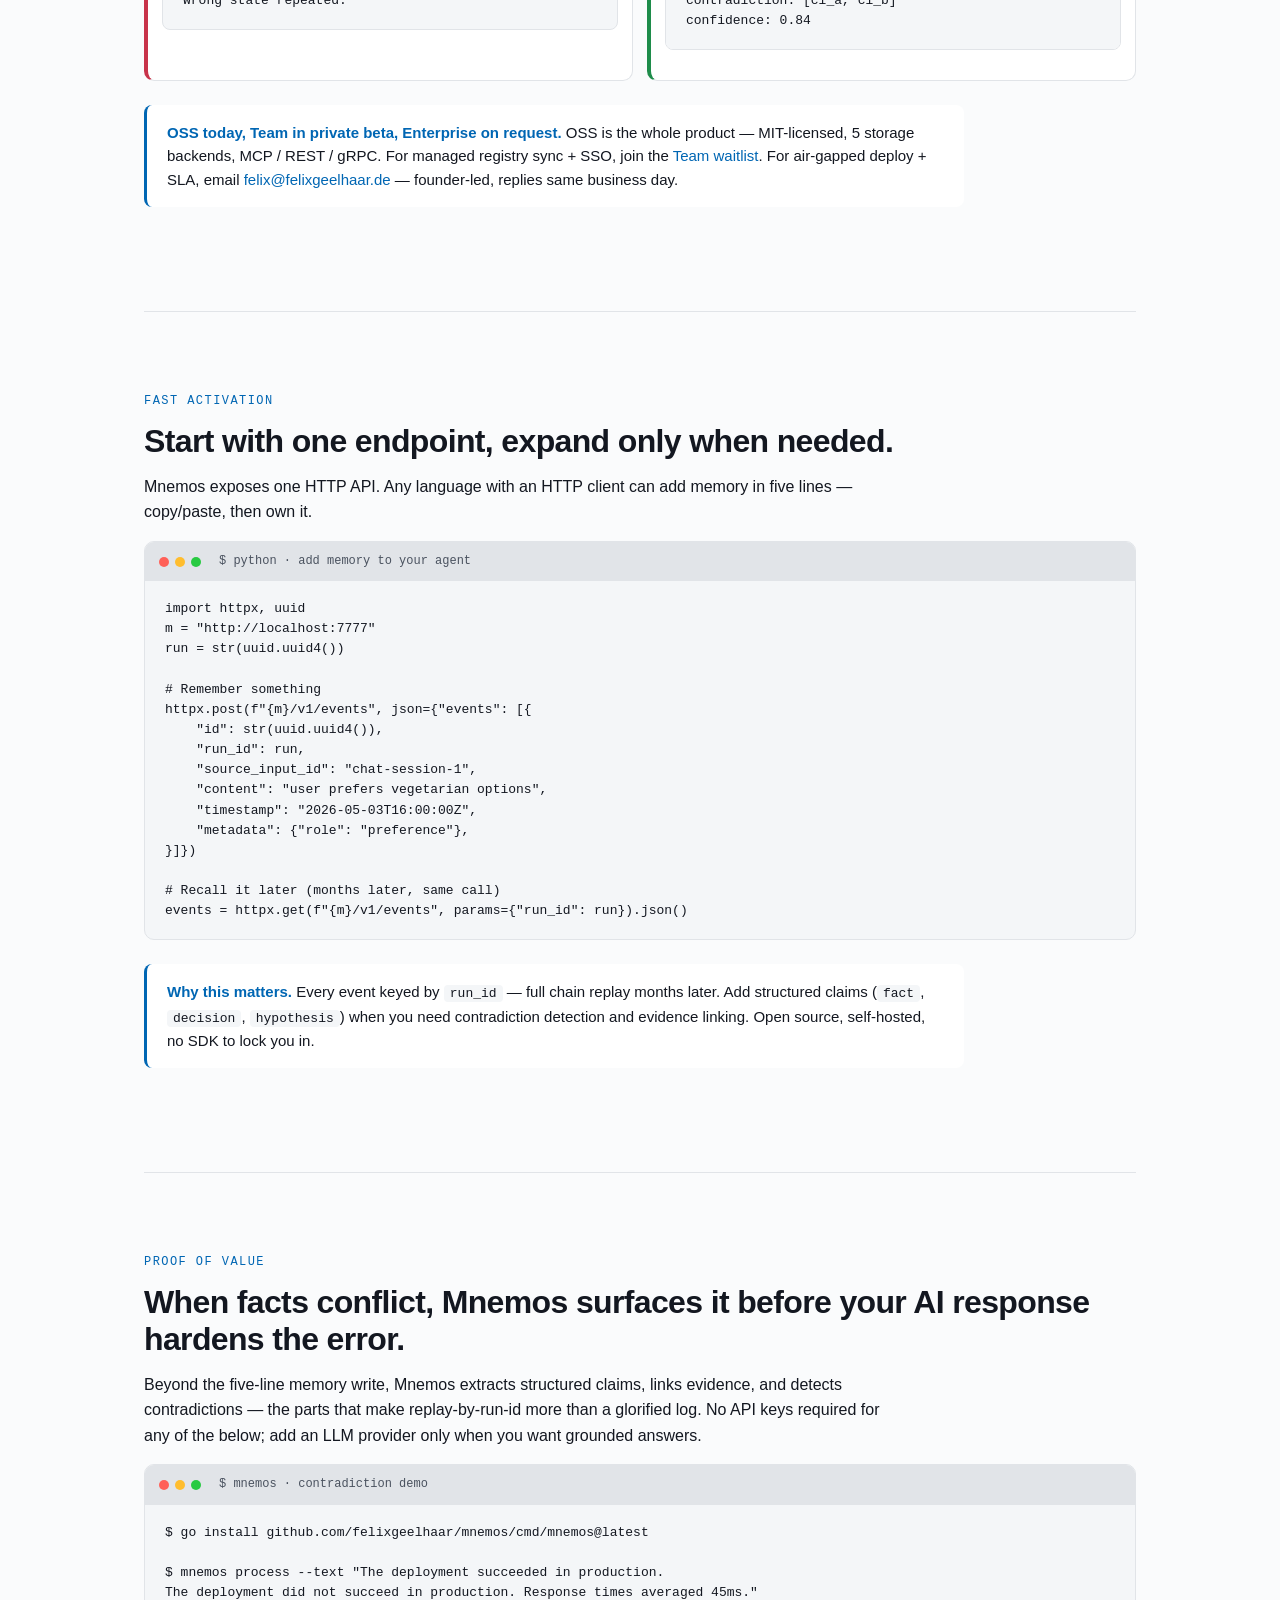
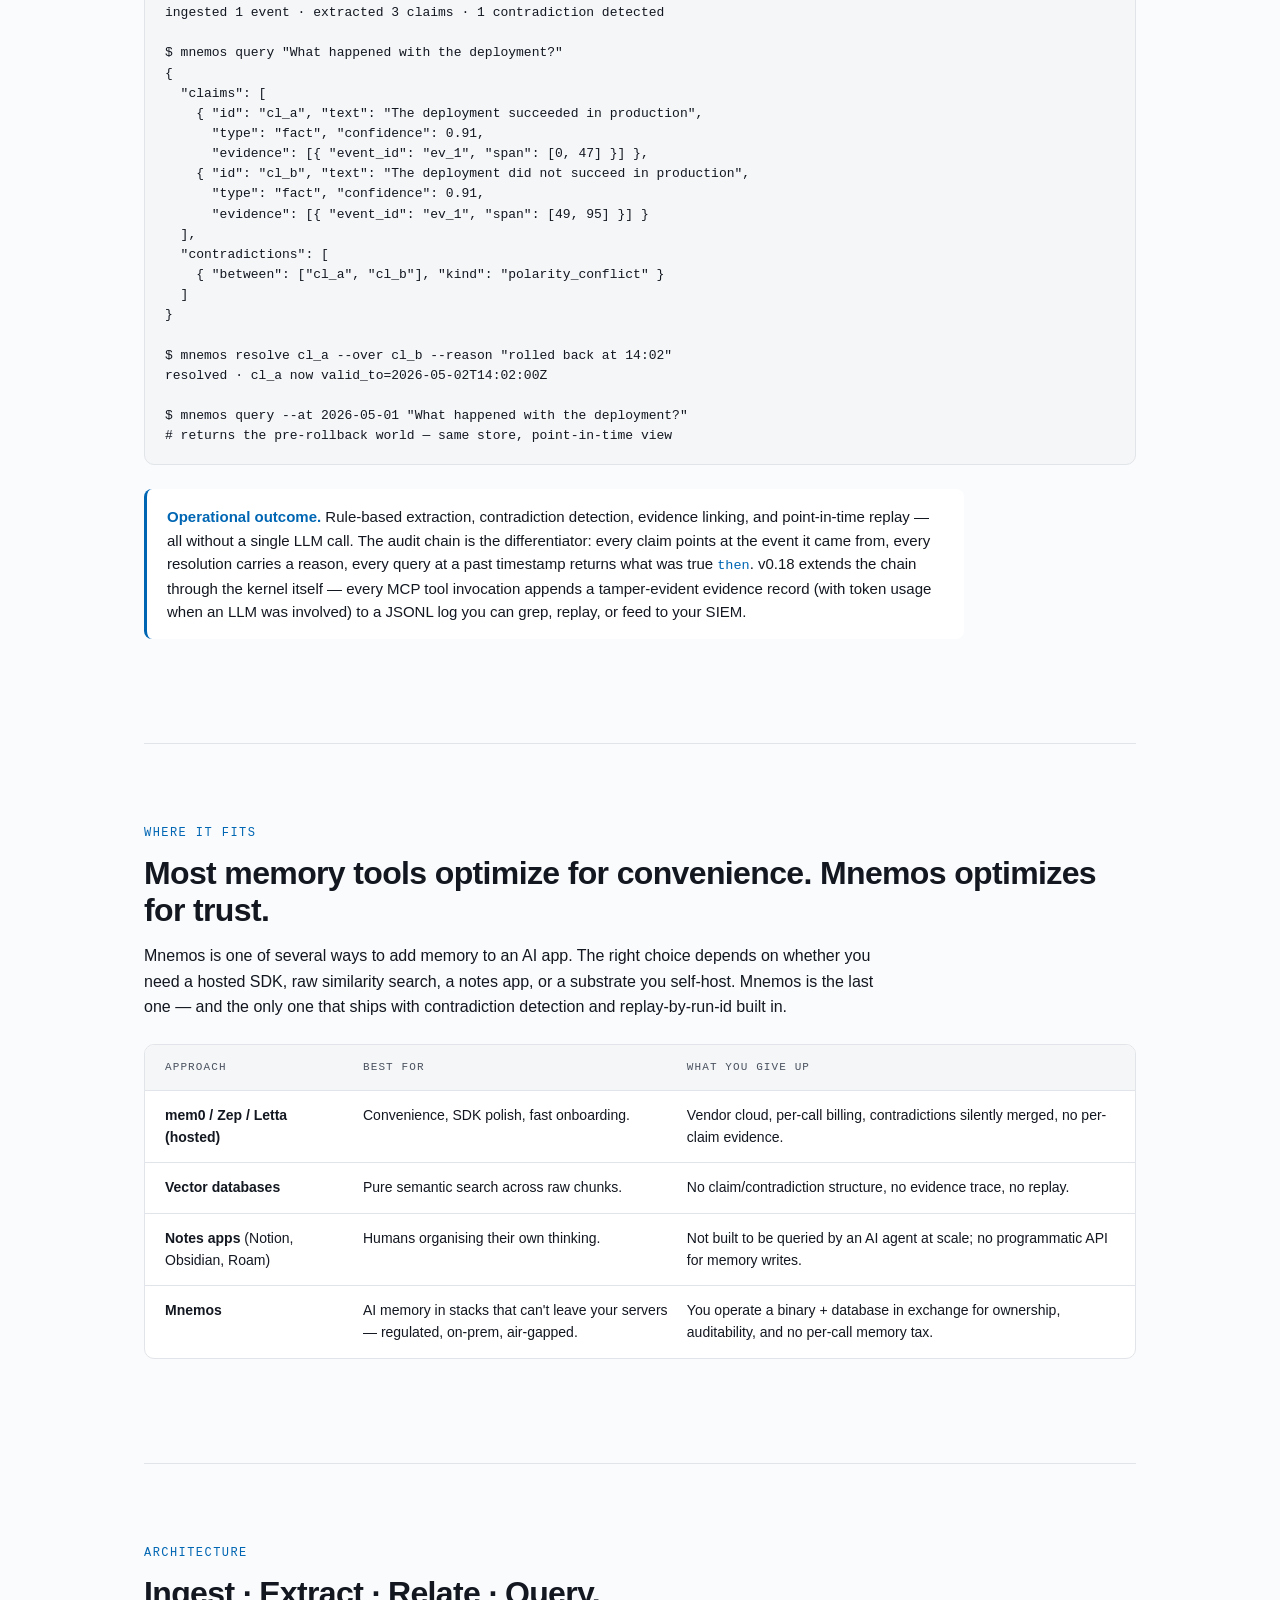
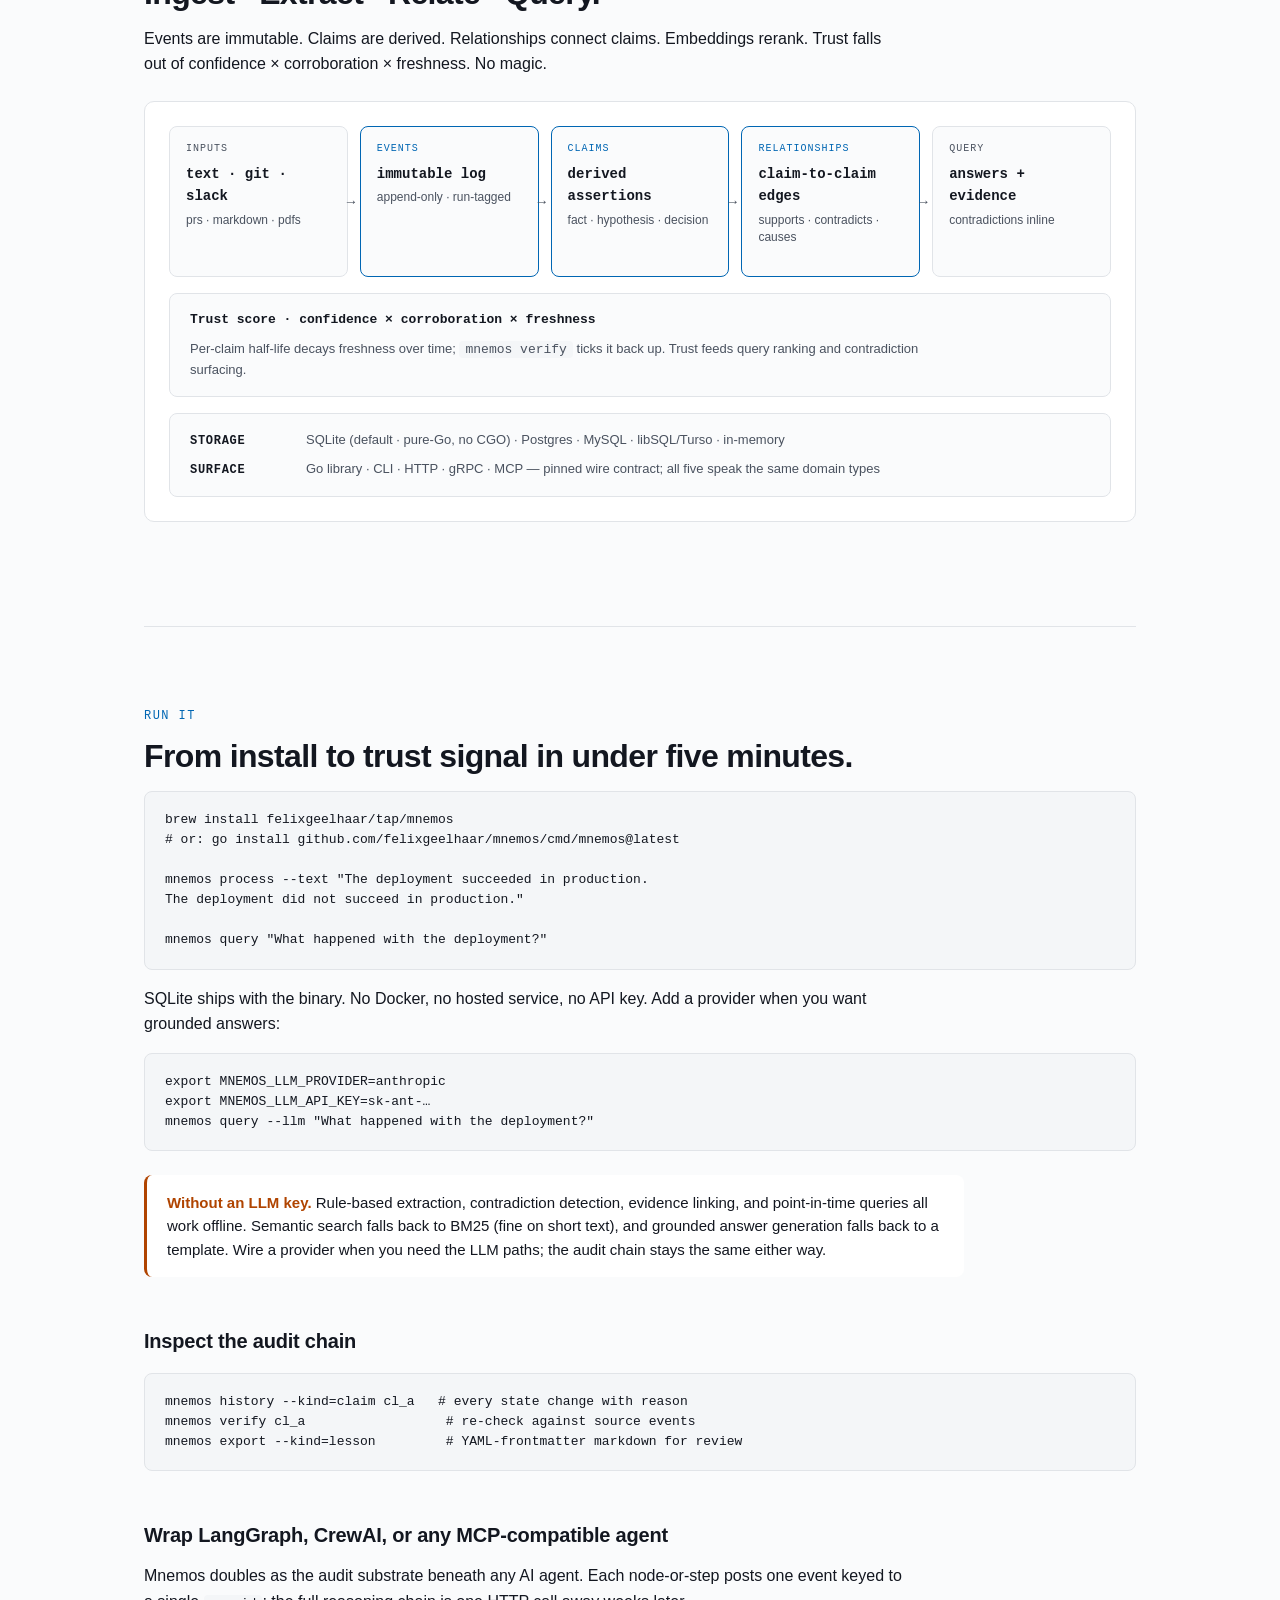
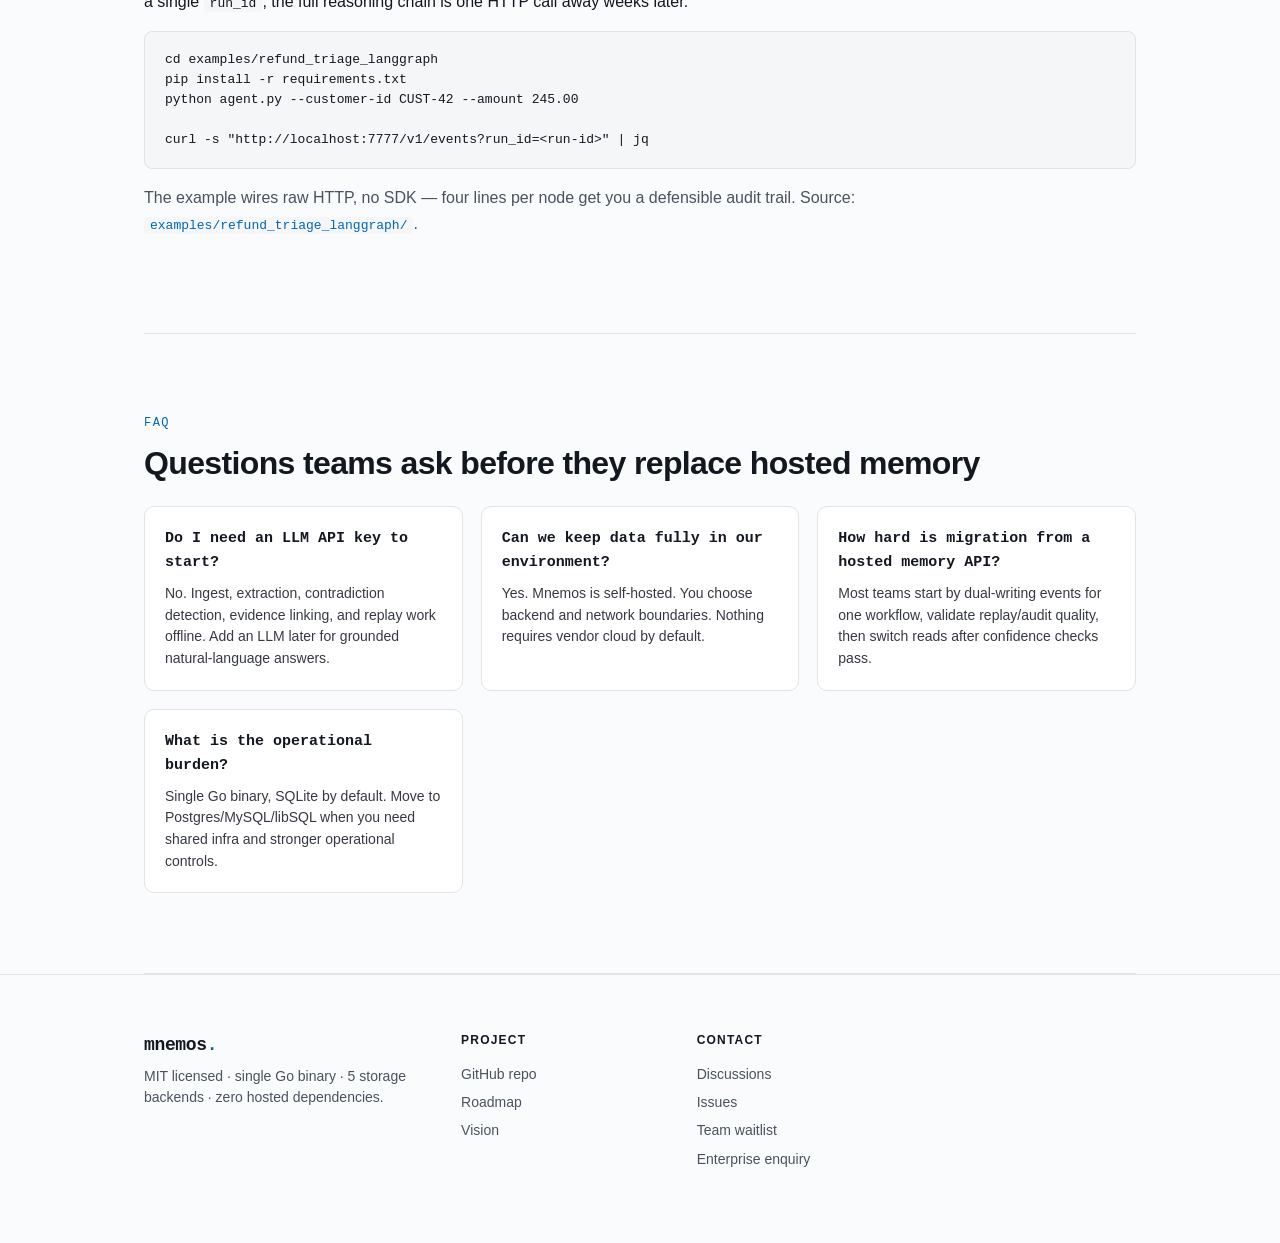
==== commit 95e3da16: "docs(site): refresh GH Pages for v0.18.0 Drop the version-tagged "(since v0.17)" call-out — the libr" ====
--- a/docs/index.html
+++ b/docs/index.html
@@ -58,7 +58,8 @@
     <div><p><strong>Own your memory infrastructure</strong>Single Go binary, MIT license, and storage in your stack.</p></div>
     <div><p><strong>Reduce hallucination risk from memory drift</strong>Contradictions are first-class and surfaced before response generation.</p></div>
     <div><p><strong>Pass audits faster</strong>Every claim links to evidence and every correction carries a reason.</p></div>
-    <div><p><strong>Integrate with your current agent runtime</strong>Use the in-process Go library (since v0.17), HTTP, CLI, gRPC, or MCP with Claude Code, Codex, Hermes, Nomi, LangGraph, CrewAI, and custom systems.</p></div>
+    <div><p><strong>Integrate with your current agent runtime</strong>Use the in-process Go library, HTTP, CLI, gRPC, or MCP with Claude Code, Codex, Hermes, Nomi, LangGraph, CrewAI, and custom systems.</p></div>
+    <div><p><strong>Verifiable supply chain</strong>v0.18 release artifacts ship with cosign keyless signatures, SLSA Level 3 provenance, and CycloneDX + SPDX SBOMs (linux/darwin/windows × amd64/arm64).</p></div>
   </div>
 </section>
 
@@ -193,7 +194,11 @@
     and point-in-time replay — all without a single LLM call. The
     audit chain is the differentiator: every claim points at the event
     it came from, every resolution carries a reason, every query at a
-    past timestamp returns what was true <em>then</em>.
+    past timestamp returns what was true <em>then</em>. v0.18 extends
+    the chain through the kernel itself — every MCP tool invocation
+    appends a tamper-evident evidence record (with token usage when an
+    LLM was involved) to a JSONL log you can grep, replay, or feed to
+    your SIEM.
   </div>
 </section>
 
